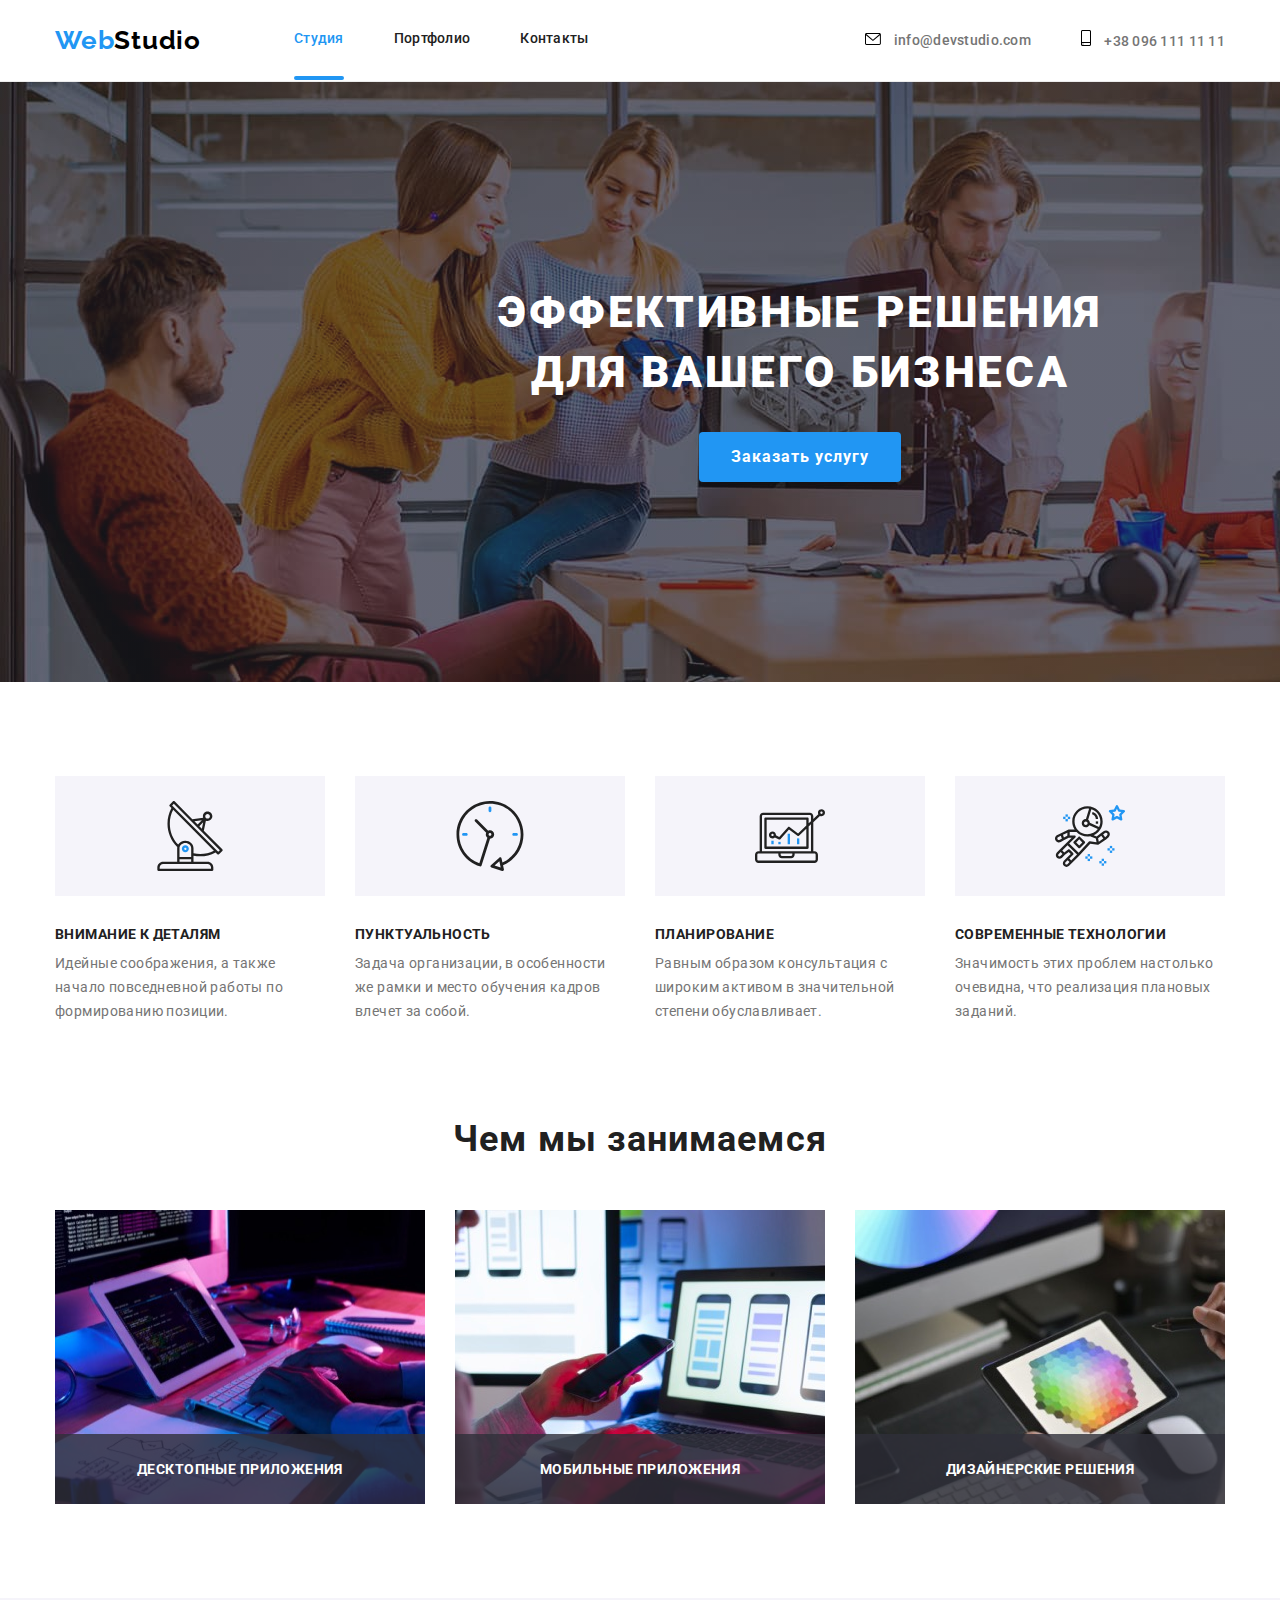
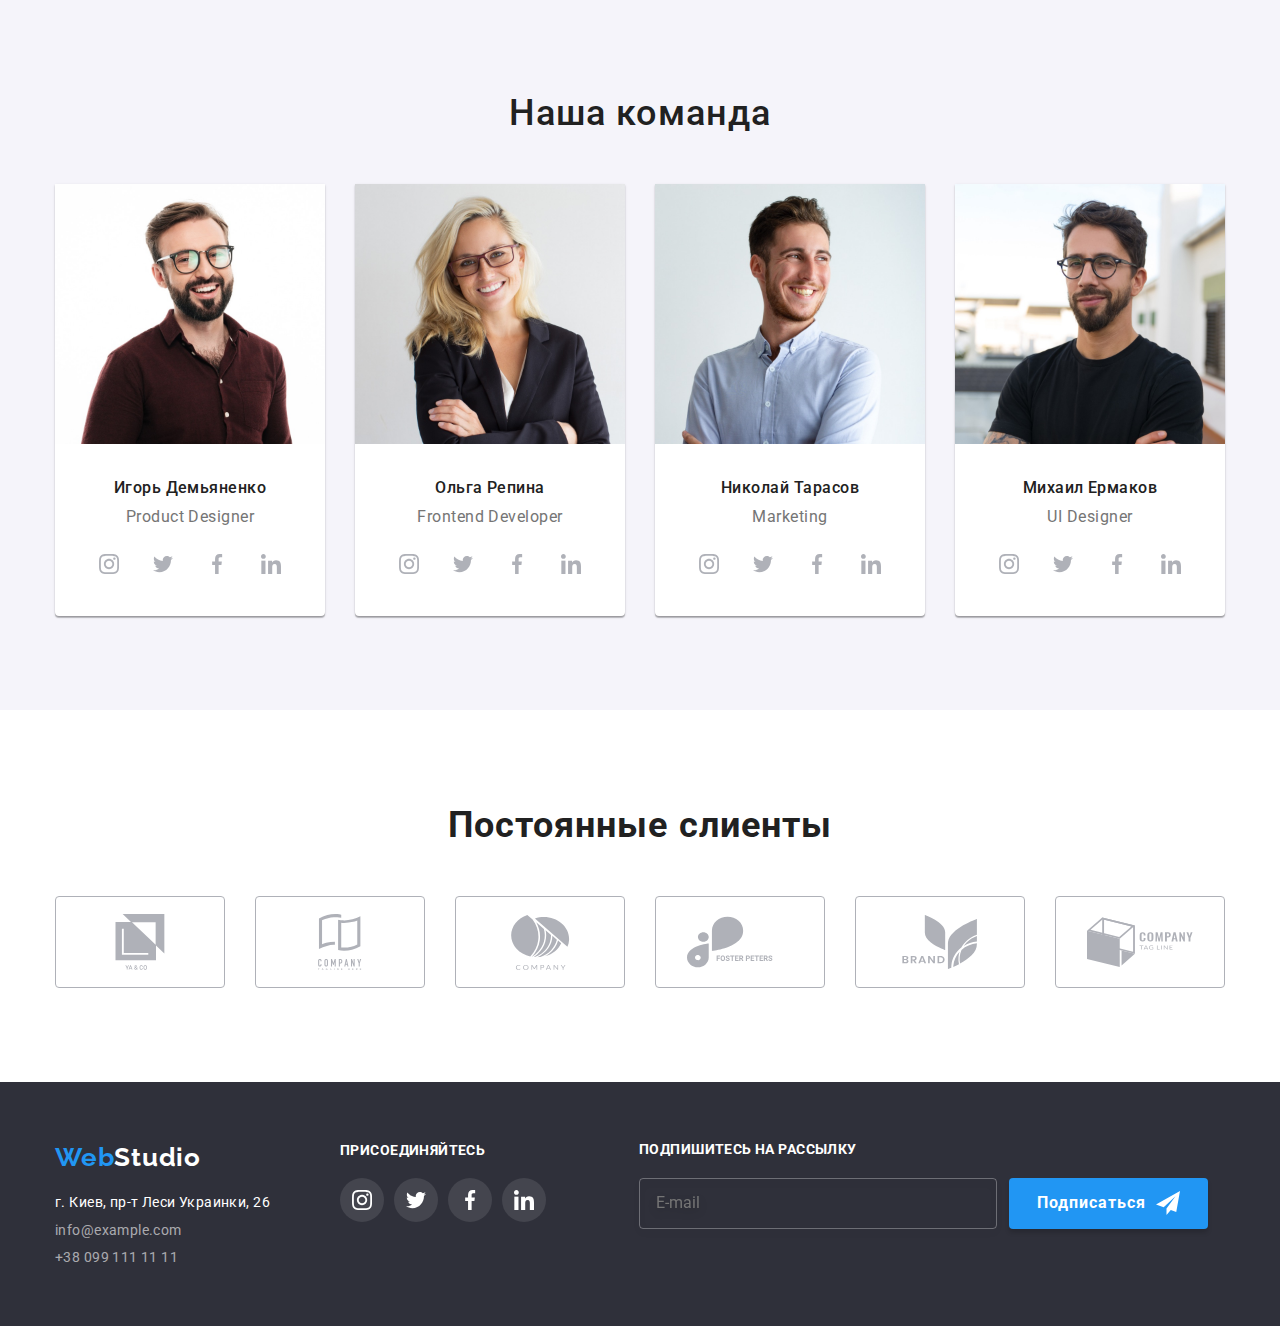
==== index.html @ 5ada660c "Added_All_Fotos" ====
<!DOCTYPE html>
<html lang="ru">
  <head>
    <meta charset="UTF-8" />
    <meta http-equiv="X-UA-Compatible" content="IE=edge" />
    <meta name="viewport" content="width=device-width, initial-scale=1.0" />
    <title>goit-markup-hw-06</title>
    <link
      rel="stylesheet"
      href="https://cdnjs.cloudflare.com/ajax/libs/modern-normalize/1.0.0/modern-normalize.min.css"
    />
    <link rel="preconnect" href="https://fonts.gstatic.com" />
    <link
      href="https://fonts.googleapis.com/css2?family=Raleway:wght@700&family=Roboto:wght@400;500;700;900&display=swap"
      rel="stylesheet"
    />
    <link rel="stylesheet" href="./css/styles.css" />
    <link rel="stylesheet" href="./css/main.min.css" />
  </head>
  <!-- <template class="my-icons">
    <svg class="icon">
      <use href="./images/icons.svg#icon-mail"></use>
    </svg>
    <svg class="icon">
      <use href="./images/icons.svg#icon-phone"></use>
    </svg>
    <svg class="icon">
      <use href="./images/icons.svg#icon-instagram"></use>
    </svg>
    <svg class="icon">
      <use href="./images/icons.svg#icon-twitter"></use>
    </svg>
    <svg class="icon">
      <use href="./images/icons.svg#icon-facebook"></use>
    </svg>
    <svg class="icon">
      <use href="./images/icons.svg#icon-linkedin"></use>
    </svg>
    <svg class="icon">
      <use href="./images/icons.svg#icon-antenna"></use>
    </svg>
    <svg class="icon">
      <use href="./images/icons.svg#icon-clock"></use>
    </svg>
    <svg class="icon">
      <use href="./images/icons.svg#icon-diagram"></use>
    </svg>
    <svg class="icon">
      <use href="./images/icons.svg#icon-astronaut"></use>
    </svg>
    <svg class="icon">
      <use href="./images/icons.svg#icon-yaco"></use>
    </svg>
    <svg class="icon">
      <use href="./images/icons.svg#icon-taglineHere"></use>
    </svg>
    <svg class="icon">
      <use href="./images/icons.svg#icon-company"></use>
    </svg>
    <svg class="icon">
      <use href="./images/icons.svg#icon-fosterPeters"></use>
    </svg>
    <svg class="icon">
      <use href="./images/icons.svg#icon-brand"></use>
    </svg>
    <svg class="icon">
      <use href="./images/icons.svg#icon-tagline"></use>
    </svg>
    <svg class="icon">
      <use href="./images/icons.svg#icon-close-modal"></use>
    </svg>
    <svg class="icon">
      <use href="./images/icons.svg#icon-name-modal"></use>
    </svg>
    <svg class="icon">
      <use href="./images/icons.svg#icon-phone-modal"></use>
    </svg>
    <svg class="icon">
      <use href="./images/icons.svg#icon-mail-modal"></use>
    </svg>
    <svg class="icon">
      <use href="./images/icons.svg#icon-square"></use>
    </svg>
    <svg class="icon">
      <use href="./images/icons.svg#icon-subscribe"></use>
    </svg>
  </template> -->
  <body>
    <header class="header">
      <div class="container header__container">
        <a href="#" class="logo header__logo logo__studio_color_black"
          ><span class="logo__first-part">Web</span>Studio</a
        >
        <nav>
          <ul class="nav__list aiming-transform">
            <li class="nav__item">
              <a href="" class="nav__link nav__link--current-page">Студия</a>
            </li>
            <li class="nav__item">
              <a href="./portfolio.html" class="nav__link">Портфолио</a>
            </li>
            <li class="nav__item">
              <a href="#" class="nav__link">Контакты</a>
            </li>
          </ul>
        </nav>
        <ul class="contacts__list aiming-transform">
          <li class="contacts__item">
            <a href="mailto:info@devstudio.com" class="contacts__link"
              ><svg class="contacts__icon" width="16px" height="12px">
                <use href="./images/icons/icons.svg#icon-mail"></use>
              </svg>
              info@devstudio.com</a
            >
          </li>
          <li class="contacts__item">
            <a href="tel:+380961111111" class="contacts__link"
              ><svg class="contacts__icon" width="10px" height="16px">
                <use href="./images/icons/icons.svg#icon-phone"></use>
              </svg>
              +38 096 111 11 11</a
            >
          </li>
        </ul>
      </div>
    </header>
    <main>
      <section class="hero">
        <div class="container">
          <h1 class="hero__title">Эффективные решения для вашего бизнеса</h1>
          <button
            class="primary-button primary-button--padding-hero aiming-transform"
            type="button"
            data-modal-open
          >
            Заказать услугу
          </button>
        </div>
      </section>
      <section class="features">
        <div class="container">
          <h2 class="visually-hidden">наши особенности</h2>
          <ul class="features__list">
            <li class="features__item">
              <div class="features__card">
                <svg class="features__icon" width="70px" height="70px">
                  <use href="./images/icons/icons.svg#icon-antenna"></use>
                </svg>
              </div>
              <h3 class="features__title">Внимание к деталям</h3>
              <p class="features__text">
                Идейные соображения, а также начало повседневной работы по формированию позиции.
              </p>
            </li>
            <li class="features__item">
              <div class="features__card">
                <svg class="features__icon" width="70px" height="70px">
                  <use href="./images/icons/icons.svg#icon-clock"></use>
                </svg>
              </div>
              <h3 class="features__title">Пунктуальность</h3>
              <p class="features__text">
                Задача организации, в особенности же рамки и место обучения кадров влечет за собой.
              </p>
            </li>
            <li class="features__item">
              <div class="features__card">
                <svg class="features__icon" width="70px" height="70px">
                  <use href="./images/icons/icons.svg#icon-diagram"></use>
                </svg>
              </div>
              <h3 class="features__title">Планирование</h3>
              <p class="features__text">
                Равным образом консультация с широким активом в значительной степени обуславливает.
              </p>
            </li>
            <li class="features__item">
              <div class="features__card">
                <svg class="features__icon" width="70px" height="70px">
                  <use href="./images/icons/icons.svg#icon-astronaut"></use>
                </svg>
              </div>
              <h3 class="features__title">Современные технологии</h3>
              <p class="features__text">
                Значимость этих проблем настолько очевидна, что реализация плановых заданий.
              </p>
            </li>
          </ul>
        </div>
      </section>
      <section class="about-us">
        <div class="container">
          <h2 class="about-us__title">Чем мы занимаемся</h2>
          <ul class="about-us__list">
            <li class="about-us__item">
              <img
                class="about-us__img"
                src="./images/desktop_1x/box1.jpg"
                alt="Десктопные приложения"
                width="370"
                height="294"
              />
              <p class="about-us__card-title">Десктопные приложения</p>
            </li>
            <li class="about-us__item">
              <img
                class="about-us__img"
                src="./images/desktop_1x/box2.jpg"
                alt="Мобильные приложения"
                width="370"
                height="294"
              />
              <p class="about-us__card-title">Мобильные приложения</p>
            </li>
            <li class="about-us__item">
              <img
                class="about-us__img"
                src="./images/desktop_1x/box3.jpg"
                alt="Дизайнерские решения"
                width="370"
                height="294"
              />
              <p class="about-us__card-title">Дизайнерские решения</p>
            </li>
          </ul>
        </div>
      </section>
      <section class="our-team">
        <div class="container">
          <h2 class="our-team__title">Наша команда</h2>
          <ul class="our-team__list">
            <li class="our-team__item">
              <img
                class="oua-team__img"
                src="./images/desktop_1x/igordemyanenko.jpg"
                alt="Игорь Демьяненко"
                width="270"
              />
              <div class="our-team__wrapper">
                <h3 class="our-team__name">Игорь Демьяненко</h3>
                <p class="our-team__prof">Product Designer</p>
                <ul class="social-icon-list">
                  <li class="social-icon-list__item">
                    <a
                      class="social-icon-list__icon social-icon-list__icon--light aiming-transform"
                      href=""
                    >
                      <svg width="20" height="20">
                        <use href="./images/icons/icons.svg#icon-instagram"></use>
                      </svg>
                    </a>
                  </li>
                  <li class="social-icon-list__item">
                    <a
                      class="social-icon-list__icon social-icon-list__icon--light aiming-transform"
                      href=""
                    >
                      <svg width="20" height="20">
                        <use href="./images/icons/icons.svg#icon-twitter"></use>
                      </svg>
                    </a>
                  </li>
                  <li class="social-icon-list__item">
                    <a
                      class="social-icon-list__icon social-icon-list__icon--light aiming-transform"
                      href=""
                    >
                      <svg width="20" height="20">
                        <use href="./images/icons/icons.svg#icon-facebook"></use>
                      </svg>
                    </a>
                  </li>
                  <li class="social-icon-list__item">
                    <a
                      class="social-icon-list__icon social-icon-list__icon--light aiming-transform"
                      href=""
                    >
                      <svg width="20" height="20">
                        <use href="./images/icons/icons.svg#icon-linkedin"></use>
                      </svg>
                    </a>
                  </li>
                </ul>
              </div>
            </li>
            <li class="our-team__item">
              <img
                class="oua-team__img"
                src="./images/desktop_1x/olgarepina.jpg"
                alt="Ольга Репина"
                width="270"
              />
              <div class="our-team__wrapper">
                <h3 class="our-team__name">Ольга Репина</h3>
                <p class="our-team__prof">Frontend Developer</p>
                <ul class="social-icon-list">
                  <li class="social-icon-list__item">
                    <a
                      class="social-icon-list__icon social-icon-list__icon--light aiming-transform"
                      href=""
                    >
                      <svg width="20" height="20">
                        <use href="./images/icons/icons.svg#icon-instagram"></use>
                      </svg>
                    </a>
                  </li>
                  <li class="social-icon-list__item">
                    <a
                      class="social-icon-list__icon social-icon-list__icon--light aiming-transform"
                      href=""
                    >
                      <svg width="20" height="20">
                        <use href="./images/icons/icons.svg#icon-twitter"></use>
                      </svg>
                    </a>
                  </li>
                  <li class="social-icon-list__item">
                    <a
                      class="social-icon-list__icon social-icon-list__icon--light aiming-transform"
                      href=""
                    >
                      <svg width="20" height="20">
                        <use href="./images/icons/icons.svg#icon-facebook"></use>
                      </svg>
                    </a>
                  </li>
                  <li class="social-icon-list__item">
                    <a
                      class="social-icon-list__icon social-icon-list__icon--light aiming-transform"
                      href=""
                    >
                      <svg width="20" height="20">
                        <use href="./images/icons/icons.svg#icon-linkedin"></use>
                      </svg>
                    </a>
                  </li>
                </ul>
              </div>
            </li>
            <li class="our-team__item">
              <img
                class="oua-team__img"
                src="./images/desktop_1x/nikolaytarasov.jpg"
                alt="Николай Тарасов"
                width="270"
              />
              <div class="our-team__wrapper">
                <h3 class="our-team__name">Николай Тарасов</h3>
                <p class="our-team__prof">Marketing</p>
                <ul class="social-icon-list">
                  <li class="social-icon-list__item">
                    <a
                      class="social-icon-list__icon social-icon-list__icon--light aiming-transform"
                      href=""
                    >
                      <svg width="20" height="20">
                        <use href="./images/icons/icons.svg#icon-instagram"></use>
                      </svg>
                    </a>
                  </li>
                  <li class="social-icon-list__item">
                    <a
                      class="social-icon-list__icon social-icon-list__icon--light aiming-transform"
                      href=""
                    >
                      <svg width="20" height="20">
                        <use href="./images/icons/icons.svg#icon-twitter"></use>
                      </svg>
                    </a>
                  </li>
                  <li class="social-icon-list__item">
                    <a
                      class="social-icon-list__icon social-icon-list__icon--light aiming-transform"
                      href=""
                    >
                      <svg width="20" height="20">
                        <use href="./images/icons/icons.svg#icon-facebook"></use>
                      </svg>
                    </a>
                  </li>
                  <li class="social-icon-list__item">
                    <a
                      class="social-icon-list__icon social-icon-list__icon--light aiming-transform"
                      href=""
                    >
                      <svg width="20" height="20">
                        <use href="./images/icons/icons.svg#icon-linkedin"></use>
                      </svg>
                    </a>
                  </li>
                </ul>
              </div>
            </li>
            <li class="our-team__item">
              <img
                class="oua-team__img"
                src="./images/desktop_1x/mikhailermakov.jpg"
                alt="Михаил Ермаков"
                width="270"
              />
              <div class="our-team__wrapper">
                <h3 class="our-team__name">Михаил Ермаков</h3>
                <p class="our-team__prof">UI Designer</p>
                <ul class="social-icon-list">
                  <li class="social-icon-list__item">
                    <a
                      class="social-icon-list__icon social-icon-list__icon--light aiming-transform"
                      href=""
                    >
                      <svg width="20" height="20">
                        <use href="./images/icons/icons.svg#icon-instagram"></use>
                      </svg>
                    </a>
                  </li>
                  <li class="social-icon-list__item">
                    <a
                      class="social-icon-list__icon social-icon-list__icon--light aiming-transform"
                      href=""
                    >
                      <svg width="20" height="20">
                        <use href="./images/icons/icons.svg#icon-twitter"></use>
                      </svg>
                    </a>
                  </li>
                  <li class="social-icon-list__item">
                    <a
                      class="social-icon-list__icon social-icon-list__icon--light aiming-transform"
                      href=""
                    >
                      <svg width="20" height="20">
                        <use href="./images/icons/icons.svg#icon-facebook"></use>
                      </svg>
                    </a>
                  </li>
                  <li class="social-icon-list__item">
                    <a
                      class="social-icon-list__icon social-icon-list__icon--light aiming-transform"
                      href=""
                    >
                      <svg width="20" height="20">
                        <use href="./images/icons/icons.svg#icon-linkedin"></use>
                      </svg>
                    </a>
                  </li>
                </ul>
              </div>
            </li>
          </ul>
        </div>
      </section>
      <section class="regular-customers">
        <div class="container">
          <h2 class="regular-customers__title">Постоянные слиенты</h2>
          <ul class="regular-customers__list">
            <li class="regular-customers__item">
              <a class="regular-customers__icon aiming-transform" href="">
                <svg width="106px" height="56px">
                  <use href="./images/icons/icons.svg#icon-yaco"></use>
                </svg>
              </a>
            </li>
            <li class="regular-customers__item">
              <a class="regular-customers__icon aiming-transform" href="">
                <svg width="106px" height="56px">
                  <use href="./images/icons/icons.svg#icon-taglineHere"></use>
                </svg>
              </a>
            </li>
            <li class="regular-customers__item">
              <a class="regular-customers__icon aiming-transform" href="">
                <svg width="106px" height="56px">
                  <use href="./images/icons/icons.svg#icon-company"></use>
                </svg>
              </a>
            </li>
            <li class="regular-customers__item">
              <a class="regular-customers__icon aiming-transform" href="">
                <svg width="106px" height="56px">
                  <use href="./images/icons/icons.svg#icon-fosterPeters"></use>
                </svg>
              </a>
            </li>
            <li class="regular-customers__item">
              <a class="regular-customers__icon aiming-transform" href="">
                <svg width="106px" height="56px">
                  <use href="./images/icons/icons.svg#icon-brand"></use>
                </svg>
              </a>
            </li>
            <li class="regular-customers__item">
              <a class="regular-customers__icon aiming-transform" href="">
                <svg width="106px" height="56px">
                  <use href="./images/icons/icons.svg#icon-tagline"></use>
                </svg>
              </a>
            </li>
          </ul>
        </div>
      </section>
    </main>
    <footer class="footer">
      <div class="container footer__container">
        <div class="footer-logo-contacts">
          <a href="#" class="logo footer__logo logo__studio_color_white"
            ><span class="logo__first-part">Web</span>Studio</a
          >
          <address class="footer-address">
            <ul class="footer__list">
              <li class="footer__item">
                <a
                  class="footer__link aiming-transform"
                  href="https://goo.gl/maps/GkJHz6BWag29Yt4w9"
                  target="_blank"
                  rel="noopener noreferrer"
                >
                  г. Киев, пр-т Леси Украинки, 26
                </a>
              </li>
              <li class="footer__item">
                <a
                  class="footer__link aiming-transform footer__link--transparency"
                  href="mailto:info@example.com"
                  >info@example.com</a
                >
              </li>
              <li class="footer__item">
                <a
                  class="footer__link aiming-transform footer__link--transparency"
                  href="tel:+380991111111"
                  >+38 099 111 11 11</a
                >
              </li>
            </ul>
          </address>
        </div>
        <div class="footer-social">
          <h3 class="footer-social__title">присоединяйтесь</h3>
          <ul class="social-icon-list">
            <li class="social-icon-list__item">
              <a
                class="social-icon-list__icon social-icon-list__icon--dark aiming-transform"
                href=""
              >
                <svg width="20" height="20">
                  <use href="./images/icons/icons.svg#icon-instagram"></use>
                </svg>
              </a>
            </li>
            <li class="social-icon-list__item">
              <a
                class="social-icon-list__icon social-icon-list__icon--dark aiming-transform"
                href=""
              >
                <svg width="20" height="20">
                  <use href="./images/icons/icons.svg#icon-twitter"></use>
                </svg>
              </a>
            </li>
            <li class="social-icon-list__item">
              <a
                class="social-icon-list__icon social-icon-list__icon--dark aiming-transform"
                href=""
              >
                <svg width="20" height="20">
                  <use href="./images/icons/icons.svg#icon-facebook"></use>
                </svg>
              </a>
            </li>
            <li class="social-icon-list__item">
              <a
                class="social-icon-list__icon social-icon-list__icon--dark aiming-transform"
                href=""
              >
                <svg width="20" height="20">
                  <use href="./images/icons/icons.svg#icon-linkedin"></use>
                </svg>
              </a>
            </li>
          </ul>
        </div>
        <form class="subscribe-form" action="#">
          <b class="subscribe-form__title">Подпишитесь на рассылку</b>
          <div class="subscribe-form__box">
            <label for="footer-user-meil"></label>
            <input
              class="subscribe-form__area-input"
              type="email"
              name="footer-user-meil"
              id="footer-user-meil"
              placeholder="E-mail"
              required
            />
            <button
              class="primary-button primary-button--padding-footer aiming-transform"
              type="submit"
            >
              Подписаться
              <svg class="subscribe-form__icon" width="24" height="24">
                <use href="./images/icons/icons.svg#icon-subscribe"></use>
              </svg>
            </button>
          </div>
        </form>
      </div>
    </footer>
    <div class="backdrop is-hidden" data-modal>
      <div class="backdrop__modal">
        <button class="button-close-modal" type="button" data-modal-close>
          <svg class="button-close-modal__icon">
            <use href="./images/icons/icons.svg#icon-close-modal"></use>
          </svg>
        </button>
        <form action="#" method="GET" class="contact-form" autocomplete="off">
          <b class="contact-form__title">Оставьте свои данные, мы вам перезвоним</b>
          <div class="contact-form__name">
            <label class="contact-form__label" for="user-name">Имя</label>
            <input
              class="contact-form__input"
              name="user-name"
              id="user-name"
              type="text"
              placeholder=""
              required
            />
            <svg class="contact-form__icon" width="12" height="12">
              <use href="./images/icons/icons.svg#icon-name-modal"></use>
            </svg>
          </div>
          <div class="contact-form__phone">
            <label class="contact-form__label" for="user-phone">Телефон</label>
            <input
              class="contact-form__input"
              name="user-phone"
              id="user-phone"
              type="tel"
              placeholder=""
              required
            />
            <svg class="contact-form__icon" width="14" height="14">
              <use href="./images/icons/icons.svg#icon-phone-modal"></use>
            </svg>
          </div>
          <div class="contact-form__email">
            <label class="contact-form__label" for="user-email">Почта</label>
            <input
              class="contact-form__input"
              name="user-email"
              id="user-email"
              type="email"
              placeholder=""
              required
            />
            <svg class="contact-form__icon" width="16" height="12">
              <use href="./images/icons/icons.svg#icon-mail-modal"></use>
            </svg>
          </div>
          <div class="contact-form__textarea">
            <label class="contact-form__label">Коментарий</label>
            <textarea
              class="contact-form__coment"
              name="user-coment"
              placeholder="Введите текст"
            ></textarea>
          </div>
          <div class="contact-form-checkbox">
            <label class="contact-form-checkbox__agreement">
              <input
                class="contact-form-checkbox__checkbox"
                type="checkbox"
                name="agreement"
                required
              />
              <span class="contact-form-checkbox__icon aiming-transform"></span>
              Соглашаюсь с рассылкой и принимаю
              <a class="contact-form-checkbox__link-policy-conf" href="#">Условия договора</a>
            </label>
          </div>
          <div class="button-send">
            <button class="primary-button primary-button--padding-moodal-form" type="submit">
              Отправить
            </button>
          </div>
        </form>
      </div>
    </div>
    <script src="./js/modal.js"></script>
  </body>
</html>
---- css/styles.css ----

---- css/main.min.css ----
:root{--black-color: #000;--aiming-color: #2196f3;--main-text-color: #212121;--description-text-color: #757575;--background-color: #2f303a;--body-color: #ffffff;--border-line-color: #eeeeee;--background-button-hover: #188ce8;--background-color-our-team-section: #f5f4fa;--header-border-color: #ececec;--social-lincs-client-color: #afb1b8;--main-fonts: "Roboto", sans-serif;--logo-fonts: "Raleway", sans-serif;--cubic: cubic-bezier(0.4, 0, 0.2, 1)}html{box-sizing:border-box}*,*::before,*::after{box-sizing:inherit}body{font-family:var(--main-fonts);font-style:normal;color:var(--main-text-color)}ul{list-style:none;margin:0;padding:0}a{text-decoration:none}h1,h2,h3,h4,h5,h6,p{margin:0}input{font-family:inherit}.container{width:1200px;margin:0 auto;padding:0 15px}section{padding:94px 0;margin:0 auto}.visually-hidden{position:absolute;clip:rect(0 0 0 0);width:1px;height:1px;margin:-1px}.aiming-transform{transition-property:color, fill, background-color, border, box-shadow, opacity, transform;transition-duration:250ms;transition-timing-function:var(--cubic)}.features__card,.about-us__card-title,.social-icon-list__icon,.regular-customers__icon,.contact-form-checkbox__agreement,.contact-form-checkbox__checkbox:checked+.contact-form-checkbox__icon,.button-send,.button-close-modal,.primary-button{display:flex;align-items:center;justify-content:center}.header{display:flex;align-items:center;padding-top:25px;padding-bottom:25px;border-bottom:1px solid var(--header-border-color)}.header__container{display:flex;align-items:center;justify-content:space-between}.header__logo{margin-right:93px}.nav__list{display:flex;justify-content:space-between}.nav__item:not(:last-child){margin-right:50px}.nav__link{font-style:normal;font-weight:500;font-size:14px;line-height:1.143;letter-spacing:.02em;color:var(--main-text-color)}.nav__link:hover,.nav__link:focus{color:var(--aiming-color)}.contacts__list{display:flex;justify-content:space-between;margin-left:auto;align-items:center}.contacts__item:not(:last-child){margin-right:50px}.contacts__icon{margin-right:10px}.contacts__link{font-style:normal;font-weight:500;font-size:14px;line-height:1.143;letter-spacing:.02em;color:var(--description-text-color)}.contacts__link .contacts__icon,.contacts__link .contacts__icon{transition:250ms var(--cubic)}.contacts__link:hover .contacts__icon,.contacts__link:focus .contacts__icon{fill:var(--aiming-color)}.contacts__link:hover,.contacts__link:focus{color:var(--aiming-color)}.logo{font-family:var(--logo-fonts);font-style:normal;font-weight:700;font-size:26px;line-height:1.192;letter-spacing:.03em}.logo__first-part{color:var(--aiming-color)}.header__logo{margin-right:93px}.footer__logo{margin-bottom:20px}.logo__studio_color_black{color:var(--black-color)}.logo__studio_color_white{color:var(--body-color)}.nav__link--current-page{color:var(--aiming-color)}.nav__link--current-page::after{display:flex;content:'';width:100%;border:2px solid;border-radius:2px;background:var(--body-color);margin-right:20px;color:var(--aiming-color);position:relative;top:28px}.hero{text-align:center;padding-top:200px;padding-bottom:200px;width:1600px;margin-left:auto;margin-right:auto;background-color:var(--background-color);background-size:contain;background-position:center;background-repeat:no-repeat;background-image:linear-gradient(rgba(47,48,58,0.4), rgba(47,48,58,0.4)),url("../images/desktop_1x/heroBackground.jpg")}.hero__title{align-items:center;font-weight:900;font-size:44px;line-height:1.364;letter-spacing:.06em;text-align:center;text-transform:uppercase;margin:auto auto 30px auto;width:696px;color:var(--body-color)}.features{padding-bottom:0px}.features__list{display:flex;justify-content:space-between}.features__item{flex-basis:calc((100% - 90px) / 4)}.features__card{margin-bottom:30px;height:120px;box-sizing:border-box;background-color:var(--background-color-our-team-section)}.features__title{font-weight:700;font-size:14px;line-height:1.143;letter-spacing:.03em;margin-bottom:10px;color:var(--main-text-color);text-transform:uppercase}.features__text{font-weight:400;font-size:14px;line-height:1.714;letter-spacing:.03em;color:var(--description-text-color)}.about-us__title{font-weight:700;font-size:36px;line-height:1.167;letter-spacing:.03em;text-align:center;color:var(--main-text-color);margin-bottom:50px}.about-us__list{display:flex;justify-content:space-between;padding-left:0px;flex-wrap:wrap}.about-us__item{flex-basis:calc((100% - 60px) / 3);position:relative}.about-us__img{display:block}.about-us__card-title{position:absolute;bottom:0;margin:0;width:100%;height:70px;font-weight:700;font-size:14px;line-height:1.172;letter-spacing:.03em;text-transform:uppercase;color:var(--body-color);background-color:rgba(47,48,58,0.8)}.our-team{background-color:var(--background-color-our-team-section)}.our-team__title{font-weight:500;font-size:36px;line-height:1.167;letter-spacing:.03em;text-align:center;margin-bottom:50px}.our-team__list{display:flex;justify-content:space-between;flex-wrap:wrap}.our-team__item{flex-basis:calc((100% - 90px) / 4);background-color:var(--body-color);box-shadow:0px 1px 3px rgba(0,0,0,0.12),0px 1px 1px rgba(0,0,0,0.14),0px 2px 1px rgba(0,0,0,0.2);border-radius:0px 0px 4px 4px}.our-team__wrapper{padding-top:30px;padding-bottom:30px}.our-team__name{font-weight:500;font-size:16px;line-height:1.187;letter-spacing:.03em;text-align:center;margin-bottom:10px}.our-team__prof{font-weight:400;font-size:16px;line-height:1.187;letter-spacing:.03em;text-align:center;color:var(--description-text-color);margin-bottom:16px}.social-icon-list{margin:0 auto;display:flex;justify-content:center}.social-icon-list__item:not(:last-child){margin-right:10px}.social-icon-list__icon{width:44px;height:44px;border-radius:50%}.social-icon-list__icon--light{fill:var(--social-lincs-client-color);background-color:var(--body-color)}.social-icon-list__icon--light:hover,.social-icon-list__icon--light:focus{background-color:var(--aiming-color);fill:var(--body-color)}.social-icon-list__icon--dark{fill:var(--body-color);background-color:rgba(255,255,255,0.1)}.social-icon-list__icon--dark:hover,.social-icon-list__icon--dark:focus{background-color:var(--aiming-color)}.regular-customers__title{font-weight:700;font-size:36px;line-height:1.167;letter-spacing:.03em;text-align:center;margin-bottom:50px}.regular-customers__list{display:flex;justify-content:center}.regular-customers__item:not(:last-child){margin-right:30px}.regular-customers__icon{box-sizing:border-box;border:1px solid var(--social-lincs-client-color);border-radius:4px;fill:var(--social-lincs-client-color);width:170px;height:92px}.regular-customers__icon:hover,.regular-customers__icon:focus{border:1px solid var(--aiming-color);fill:var(--aiming-color)}.footer{background-color:var(--background-color);padding-top:60px;padding-bottom:60px}.footer__container{display:flex;align-items:flex-start}.footer-logo-contacts{display:flex;align-items:flex-start;flex-direction:column;margin-right:70px}.footer__item:not(:last-child){margin-bottom:9px}.footer__link{font-style:normal;font-family:var(--main-fonts);color:var(--body-color);font-weight:400;font-size:14px;line-height:1.143;letter-spacing:.03em}.footer__link:hover,.footer__link:focus{color:var(--aiming-color)}.footer__link--transparency{color:rgba(255,255,255,0.6)}.footer-social{margin-right:93px}.footer-social__title{font-weight:700;font-size:14px;line-height:1.143;letter-spacing:.03em;text-transform:uppercase;width:145px;color:var(--body-color);margin-bottom:20px}.contact-form{text-align:left;padding:40px}.contact-form__title{display:inline-block;text-align:center;margin-bottom:12px;font-weight:700;font-size:20px;line-height:1.15;letter-spacing:.03em;text-align:center}.contact-form-label{font-weight:400;font-size:12px;line-height:1.16;letter-spacing:.01em;color:var(--description-text-color);margin-bottom:4px;text-align:left}.contact-form__name,.contact-form__phone,.contact-form__email{position:relative;margin-bottom:10px}.contact-form__textarea{margin-bottom:20px}.contact-form-checkbox{margin-bottom:30px}.contact-form__icon{position:absolute;top:65%;left:15px;transform:translateY(-50%)}.contact-form__input{display:block;width:100%;height:40px;margin:0;padding:14px 42px;border:1px solid rgba(33,33,33,0.2);border-radius:4px;outline:none}.contact-form__input:focus{border-color:var(--aiming-color)}.contact-form__input:focus+.contact-form__icon{fill:var(--aiming-color)}.contact-form__coment{width:100%;min-height:120px;padding:12px 16px;resize:none;font-weight:400;font-size:14px;line-height:1.14;letter-spacing:.01em;border:1px solid rgba(33,33,33,0.2);border-radius:4px;outline:none}.contact-form__coment:focus{border-color:var(--aiming-color)}.contact-form-checkbox__agreement{font-weight:400;font-size:14px;line-height:1.71;letter-spacing:.03em;color:var(--text-color)}.contact-form-checkbox__agreement:hover .contact-form-checkbox__icon,.contact-form-checkbox__agreement:focus .contact-form-checkbox__icon{border-color:var(--aiming-color)}.contact-form-checkbox__checkbox{position:absolute;width:1px;height:1px;margin:-1px;border:0;padding:0;clip:rect(0 0 0 0);overflow:hidden;outline:none}.contact-form-checkbox__checkbox:checked+.contact-form-checkbox__icon{border-color:transparent;background-color:var(--aiming-color);background-image:url(../images/icons/agreement.svg);background-size:contain;background-origin:border-box;background-repeat:no-repeat}.contact-form-checkbox__checkbox:focus+.contact-form-checkbox__icon{border-color:var(--aiming-color)}.contact-form-checkbox__icon{display:inline-block;width:16px;height:15px;border:2px solid var(--main-text-color);border-radius:2px;margin-right:7px;cursor:pointer}.contact-form-checkbox__link-policy-conf{display:inline-block;font-weight:400;font-size:14px;line-height:1.71;letter-spacing:.03em;text-decoration-line:underline;color:var(--aiming-color);margin-left:4px;cursor:pointer}.portfolio-button__list{display:flex;justify-content:center;margin-bottom:50px}.portfolio-button__item:not(:last-child){margin-right:8px}.portfolio-card__list{display:flex;flex-wrap:wrap}.portfolio-card__item{display:flex;background:var(--body-color);flex-basis:calc((100% - 60px) / 3);margin-bottom:30px}.portfolio-card__item:nth-child(3n-2){margin-right:30px}.portfolio-card__item:nth-child(3n-1){margin-right:30px}.portfolio-card__item:nth-last-child(-n+4){margin-bottom:0px}.portfolio-card__link{transition:box-shadow 250ms var(--cubic)}.portfolio-card__link:hover,.portfolio-card__link:focus{box-shadow:0px 1px 1px rgba(0,0,0,0.12),0px 4px 4px rgba(0,0,0,0.06),1px 4px 6px rgba(0,0,0,0.16)}.portfolio-card__link:hover .portfolio-card-hover-wrapper,.portfolio-card__link:focus .portfolio-card-hover-wrapper{opacity:1;transform:translate(0%);transition:transform 250ms var(--cubic)}.portfolio-card__thumb{position:relative;overflow:hidden}.portfolio-card__img{display:block;flex-basis:370px;height:auto}.portfolio-card__caption{padding:20px 24px;border-right:1px solid var(--border-line-color);border-bottom:1px solid var(--border-line-color);border-left:1px solid var(--border-line-color)}.portfolio-card__title{font-weight:700;font-size:18px;line-height:2;letter-spacing:.06em;color:var(--main-text-color);margin-bottom:4px}.portfolio-card__text{font-weight:400;font-size:16px;line-height:1.875;letter-spacing:.03em;color:var(--description-text-color)}.portfolio-card-hover-wrapper{position:absolute;width:100%;height:100%;top:0;background-color:rgba(33,150,243,0.9);padding:63px 24px;transform:translateY(100%);opacity:0}.portfolio-card-list__item .portfolio-card-hover-wrapper__text{font-weight:400;font-size:18px;line-height:1.556;letter-spacing:.03em;color:var(--body-color)}.backdrop{position:fixed;top:0;left:0;width:100%;height:100%;background:rgba(0,0,0,0.2);visibility:visible;opacity:1;transition:opacity 250ms var(--cubic) visibility 250ms var(--cubic)}.backdrop__modal{position:absolute;top:50%;left:50%;transform:translate(-50%, -50%);width:528px;min-height:581px;background-color:var(--body-color);box-shadow:0px 1px 3px rgba(0,0,0,0.12),0px 1px 1px rgba(0,0,0,0.14),0px 2px 1px rgba(0,0,0,0.2);border-radius:4px}.backdrop__modal .button-close-modal{position:absolute;top:8px;right:8px}.backdrop.is-hidden{visibility:hidden;opacity:0;pointer-events:none;transition:opacity 250ms var(--cubic) visibility 250ms var(--cubic)}.button-close-modal{width:30px;height:30px;border:1px solid rgba(0,0,0,0.1);box-sizing:border-box;border-radius:50%;background-color:var(--body-color)}.button-close-modal__icon{width:18px;height:18px;transition:fill 250ms var(--cubic)}.button-close-modal:hover .button-close-modal__icon,.button-close-modal:focus .button-close-modal__icon{fill:var(--aiming-color)}.subscribe-form__title{display:block;margin-bottom:20px;font-weight:700;font-size:14px;line-height:1.14;letter-spacing:.03em;text-transform:uppercase;color:var(--body-color)}.subscribe-form__box{display:flex}.subscribe-form__area-input{width:358px;padding:15px 16px;margin-right:12px;border:1px solid rgba(255,255,255,0.3);filter:drop-shadow(0px 4px 4px rgba(0,0,0,0.15));border-radius:4px;color:var(--body-color);background-color:transparent;cursor:pointer;outline:none}.subscribe-form__area-input:focus{border-color:var(--aiming-color)}.subscribe-form__icon{fill:var(--body-color);margin-left:10px}.primary-button{font-weight:700;font-size:16px;line-height:1.875;letter-spacing:.06em;background-color:var(--aiming-color);color:var(--body-color);box-shadow:0px 4px 4px rgba(0,0,0,0.15);border:none;border-radius:4px;cursor:pointer}.primary-button:hover,.primary-button:focus{background-color:var(--background-button-hover)}.primary-button--padding-hero{padding:10px 32px;display:inline-block}.primary-button--padding-footer{padding:10px 28px}.primary-button--padding-moodal-form{padding:10px 55px}.button-portfolio{display:flex;font-weight:500;font-size:16px;line-height:1.625;letter-spacing:.03em;padding:6px 22px;background-color:var(--background-color-our-team-section);border:none;border-radius:4px;cursor:pointer}.button-portfolio:hover,.button-portfolio:focus{background-color:var(--aiming-color);color:var(--body-color);box-shadow:0px 3px 1px rgba(0,0,0,0.1),0px 1px 2px rgba(0,0,0,0.08),0px 2px 2px rgba(0,0,0,0.12)}
/*# sourceMappingURL=main.min.css.map */
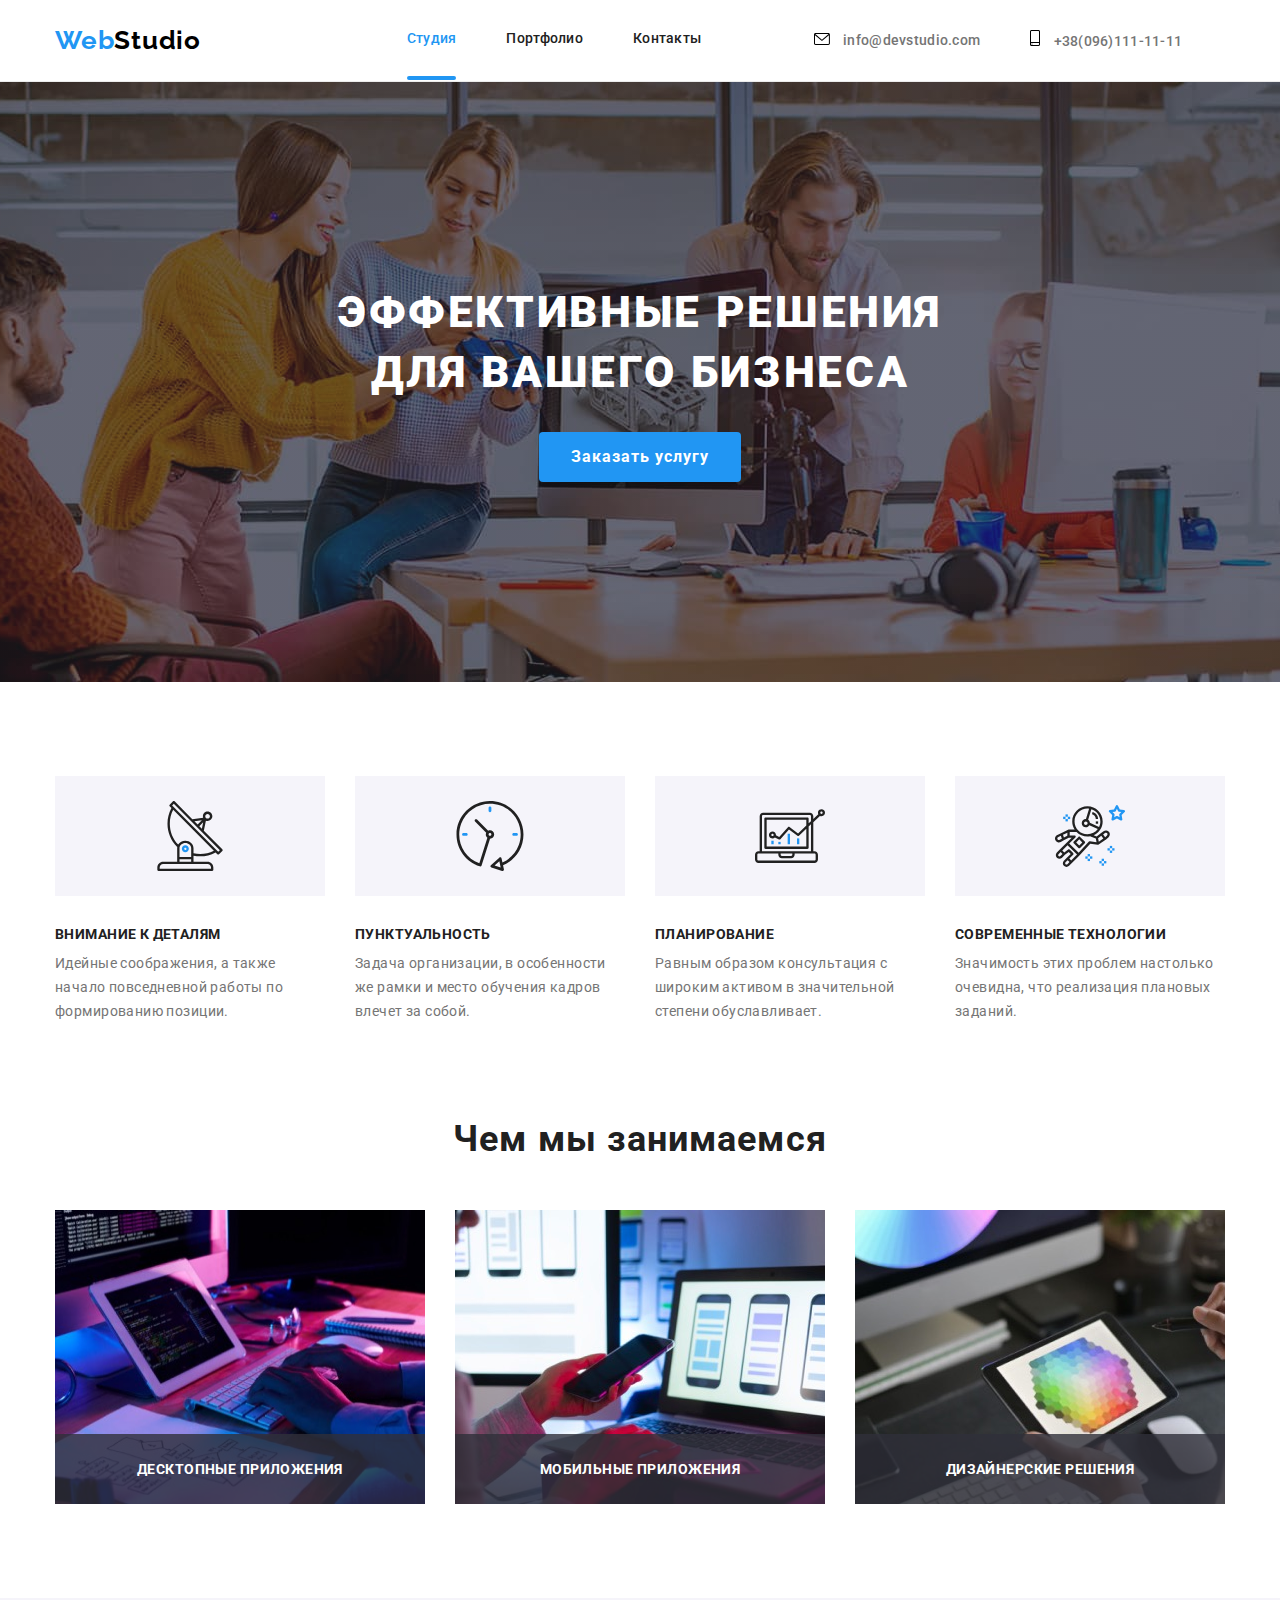
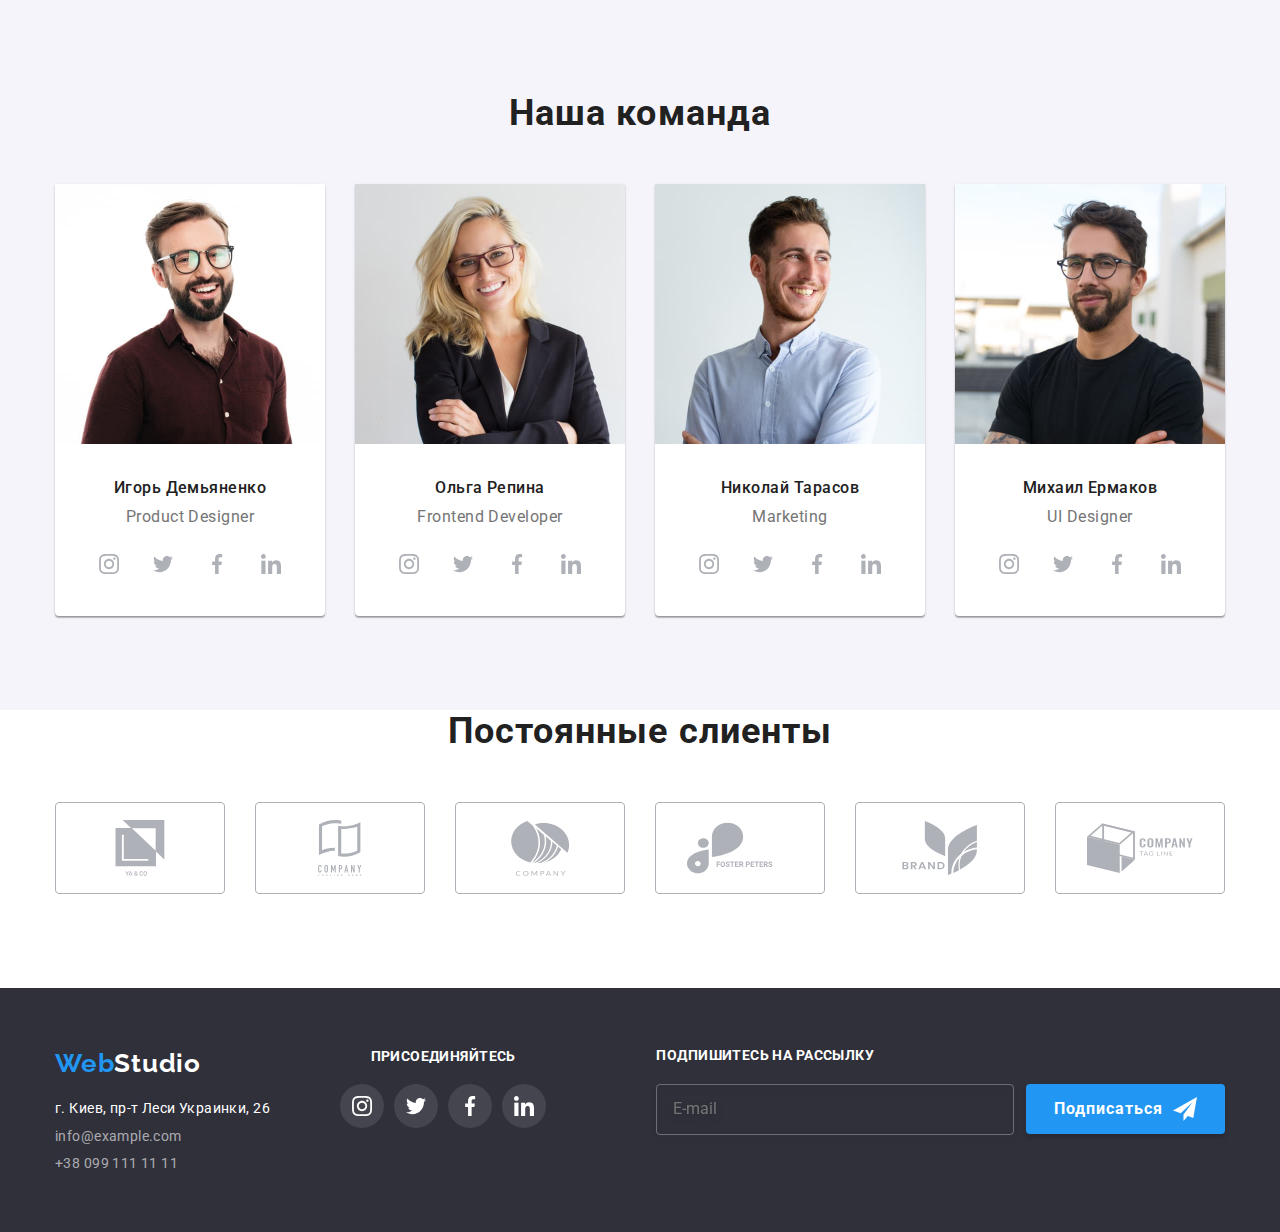
==== commit e760c36f: "reaches_the_goal_hw8_v1" ====
--- a/index.html
+++ b/index.html
@@ -84,6 +84,9 @@
     <svg class="icon">
       <use href="./images/icons.svg#icon-subscribe"></use>
     </svg>
+    <svg class="icon">
+      <use href="./images/icons.svg#icon-menu_open"></use>
+    </svg>
   </template> -->
   <body>
     <header class="header">
@@ -118,10 +121,65 @@
               ><svg class="contacts__icon" width="10px" height="16px">
                 <use href="./images/icons/icons.svg#icon-phone"></use>
               </svg>
-              +38 096 111 11 11</a
+              +38(096)111-11-11</a
             >
           </li>
         </ul>
+        <div class="container__button-open">
+          <button class="button-menu-open" type="button">
+            <svg class="button-menu-open__icon">
+              <use href="./images/icons/icons.svg#icon-menu_open"></use>
+            </svg>
+          </button>
+        </div>
+      </div>
+      <div class="mobile-nav is-hidden">
+        <div class="container mobile-nav__container">
+          <button class="button-close-mobile" type="button">
+            <svg class="button-close-mobile__icon">
+              <use href="./images/icons/icons.svg#icon-close-modal"></use>
+            </svg>
+          </button>
+          <nav>
+            <ul class="mobile-nav__list">
+              <li class="mobile-nav__item">
+                <a href="" class="mobile-nav__link mobile-nav__link--current-page">Студия</a>
+              </li>
+              <li class="mobile-nav__item">
+                <a href="./portfolio.html" class="mobile-nav__link">Портфолио</a>
+              </li>
+              <li class="mobile-nav__item">
+                <a href="" class="mobile-nav__link">Контакты</a>
+              </li>
+            </ul>
+          </nav>
+          <div class="mobile-contacts-social">
+            <ul class="mobile-contacts__list">
+              <li class="mobile-contacts__item">
+                <a href="tel:+380961111111" class="mobile-contacts__link"> +38(096)111-11-11</a>
+              </li>
+              <li class="mobile-contacts__item">
+                <a href="mailto:info@devstudio.com" class="mobile-contacts__link">
+                  info@devstudio.com</a
+                >
+              </li>
+            </ul>
+            <ul class="mobile-social__list">
+              <li class="mobile-social__item">
+                <a href="" class="mobile-social__link">Instagram</a>
+              </li>
+              <li class="mobile-social__item">
+                <a href="" class="mobile-social__link">Twitter</a>
+              </li>
+              <li class="mobile-social__item">
+                <a href="" class="mobile-social__link">Facebook</a>
+              </li>
+              <li class="mobile-social__item">
+                <a href="" class="mobile-social__link">LinkedIn</a>
+              </li>
+            </ul>
+          </div>
+        </div>
       </div>
     </header>
     <main>
@@ -230,12 +288,38 @@
           <h2 class="our-team__title">Наша команда</h2>
           <ul class="our-team__list">
             <li class="our-team__item">
-              <img
-                class="oua-team__img"
-                src="./images/desktop_1x/igordemyanenko.jpg"
-                alt="Игорь Демьяненко"
-                width="270"
-              />
+              <picture>
+                <source
+                  srcset="
+                    ./images/desktop_1x/igordemyanenko.jpg 1x,
+                    ./images/desktop_2x/igordemyanenko.jpg 2x
+                  "
+                  media="(min-width: 1200px)"
+                  type="image/jpeg"
+                />
+                <source
+                  srcset="
+                    ./images/tablet_1x/igordemyanenko.jpg 1x,
+                    ./images/tablet_2x/igordemyanenko.jpg 2x
+                  "
+                  media="(min-width: 768px)"
+                  type="image/jpeg"
+                />
+                <source
+                  srcset="
+                    ./images/mobile_1x/igordemyanenko.jpg 1x,
+                    ./images/mobile_2x/igordemyanenko.jpg 2x
+                  "
+                  media="(min-width: 480px)"
+                  type="image/jpeg"
+                />
+                <img
+                  class="oua-team__img"
+                  src="./images/desktop_1x/igordemyanenko.jpg"
+                  alt="Игорь Демьяненко"
+                  width="270"
+                />
+              </picture>
               <div class="our-team__wrapper">
                 <h3 class="our-team__name">Игорь Демьяненко</h3>
                 <p class="our-team__prof">Product Designer</p>
@@ -284,12 +368,44 @@
               </div>
             </li>
             <li class="our-team__item">
-              <img
+              <picture>
+                <source
+                  srcset="
+                    ./images/desktop_1x/olgarepina.jpg 1x,
+                    ./images/desktop_2x/olgarepina.jpg 2x
+                  "
+                  media="(min-width: 1200px)"
+                  type="image/jpeg"
+                />
+                <source
+                  srcset="
+                    ./images/tablet_1x/olgarepina.jpg 1x,
+                    ./images/tablet_2x/olgarepina.jpg 2x
+                  "
+                  media="(min-width: 768px)"
+                  type="image/jpeg"
+                />
+                <source
+                  srcset="
+                    ./images/mobile_1x/olgarepina.jpg 1x,
+                    ./images/mobile_2x/olgarepina.jpg 2x
+                  "
+                  media="(min-width: 480px)"
+                  type="image/jpeg"
+                />
+                <img
+                  class="oua-team__img"
+                  src="./images/desktop_1x/olgarepina.jpg"
+                  alt="Ольга Репина"
+                  width="270"
+                />
+              </picture>
+              <!-- <img
                 class="oua-team__img"
                 src="./images/desktop_1x/olgarepina.jpg"
                 alt="Ольга Репина"
                 width="270"
-              />
+              /> -->
               <div class="our-team__wrapper">
                 <h3 class="our-team__name">Ольга Репина</h3>
                 <p class="our-team__prof">Frontend Developer</p>
@@ -338,12 +454,45 @@
               </div>
             </li>
             <li class="our-team__item">
-              <img
+              <picture>
+                <source
+                  srcset="
+                    ./images/desktop_1x/nikolaytarasov.jpg 1x,
+                    ./images/desktop_2x/nikolaytarasov.jpg 2x
+                  "
+                  media="(min-width: 1200px)"
+                  type="image/jpeg"
+                />
+                <source
+                  srcset="
+                    ./images/tablet_1x/nikolaytarasov.jpg 1x,
+                    ./images/tablet_2x/nikolaytarasov.jpg 2x
+                  "
+                  media="(min-width: 768px)"
+                  type="image/jpeg"
+                />
+                <source
+                  srcset="
+                    ./images/mobile_1x/nikolaytarasov.jpg 1x,
+                    ./images/mobile_2x/nikolaytarasov.jpg 2x
+                  "
+                  media="(min-width: 480px)"
+                  type="image/jpeg"
+                  sizes="(min-width: 480px)"
+                />
+                <img
+                  class="oua-team__img"
+                  src="./images/desktop_1x/nikolaytarasov.jpg"
+                  alt="Николай Тарасов"
+                  width="270"
+                />
+              </picture>
+              <!-- <img
                 class="oua-team__img"
                 src="./images/desktop_1x/nikolaytarasov.jpg"
                 alt="Николай Тарасов"
                 width="270"
-              />
+              /> -->
               <div class="our-team__wrapper">
                 <h3 class="our-team__name">Николай Тарасов</h3>
                 <p class="our-team__prof">Marketing</p>
@@ -392,12 +541,45 @@
               </div>
             </li>
             <li class="our-team__item">
-              <img
+              <picture>
+                <source
+                  srcset="
+                    ./images/desktop_1x/mikhailermakov.jpg 1x,
+                    ./images/desktop_2x/mikhailermakov.jpg 2x
+                  "
+                  media="(min-width: 1200px)"
+                  type="image/jpeg"
+                />
+                <source
+                  srcset="
+                    ./images/tablet_1x/mikhailermakov.jpg 1x,
+                    ./images/tablet_2x/mikhailermakov.jpg 2x
+                  "
+                  media="(min-width: 768px)"
+                  type="image/jpeg"
+                />
+                <source
+                  srcset="
+                    ./images/mobile_1x/mikhailermakov.jpg 1x,
+                    ./images/mobile_2x/mikhailermakov.jpg 2x
+                  "
+                  media="(min-width: 480px)"
+                  type="image/jpeg"
+                  sizes="(min-width: 480px)"
+                />
+                <img
+                  class="oua-team__img"
+                  src="./images/desktop_1x/mikhailermakov.jpg"
+                  alt="Михаил Ермаков"
+                  width="270"
+                />
+              </picture>
+              <!-- <img
                 class="oua-team__img"
                 src="./images/desktop_1x/mikhailermakov.jpg"
                 alt="Михаил Ермаков"
                 width="270"
-              />
+              /> -->
               <div class="our-team__wrapper">
                 <h3 class="our-team__name">Михаил Ермаков</h3>
                 <p class="our-team__prof">UI Designer</p>
@@ -500,83 +682,85 @@
     </main>
     <footer class="footer">
       <div class="container footer__container">
-        <div class="footer-logo-contacts">
-          <a href="#" class="logo footer__logo logo__studio_color_white"
-            ><span class="logo__first-part">Web</span>Studio</a
-          >
-          <address class="footer-address">
-            <ul class="footer__list">
-              <li class="footer__item">
+        <div class="logo-contacts-social">
+          <div class="footer-logo-contacts">
+            <a href="#" class="logo footer__logo logo__studio_color_white"
+              ><span class="logo__first-part">Web</span>Studio</a
+            >
+            <address class="footer-address">
+              <ul class="footer__list">
+                <li class="footer__item">
+                  <a
+                    class="footer__link aiming-transform"
+                    href="https://goo.gl/maps/GkJHz6BWag29Yt4w9"
+                    target="_blank"
+                    rel="noopener noreferrer"
+                  >
+                    г. Киев, пр-т Леси Украинки, 26
+                  </a>
+                </li>
+                <li class="footer__item">
+                  <a
+                    class="footer__link aiming-transform footer__link--transparency"
+                    href="mailto:info@example.com"
+                    >info@example.com</a
+                  >
+                </li>
+                <li class="footer__item">
+                  <a
+                    class="footer__link aiming-transform footer__link--transparency"
+                    href="tel:+380991111111"
+                    >+38 099 111 11 11</a
+                  >
+                </li>
+              </ul>
+            </address>
+          </div>
+          <div class="footer-social">
+            <h3 class="footer-social__title">присоединяйтесь</h3>
+            <ul class="social-icon-list">
+              <li class="social-icon-list__item">
                 <a
-                  class="footer__link aiming-transform"
-                  href="https://goo.gl/maps/GkJHz6BWag29Yt4w9"
-                  target="_blank"
-                  rel="noopener noreferrer"
+                  class="social-icon-list__icon social-icon-list__icon--dark aiming-transform"
+                  href=""
                 >
-                  г. Киев, пр-т Леси Украинки, 26
+                  <svg width="20" height="20">
+                    <use href="./images/icons/icons.svg#icon-instagram"></use>
+                  </svg>
                 </a>
               </li>
-              <li class="footer__item">
+              <li class="social-icon-list__item">
                 <a
-                  class="footer__link aiming-transform footer__link--transparency"
-                  href="mailto:info@example.com"
-                  >info@example.com</a
+                  class="social-icon-list__icon social-icon-list__icon--dark aiming-transform"
+                  href=""
                 >
-              </li>
-              <li class="footer__item">
+                  <svg width="20" height="20">
+                    <use href="./images/icons/icons.svg#icon-twitter"></use>
+                  </svg>
+                </a>
+              </li>
+              <li class="social-icon-list__item">
                 <a
-                  class="footer__link aiming-transform footer__link--transparency"
-                  href="tel:+380991111111"
-                  >+38 099 111 11 11</a
+                  class="social-icon-list__icon social-icon-list__icon--dark aiming-transform"
+                  href=""
                 >
+                  <svg width="20" height="20">
+                    <use href="./images/icons/icons.svg#icon-facebook"></use>
+                  </svg>
+                </a>
+              </li>
+              <li class="social-icon-list__item">
+                <a
+                  class="social-icon-list__icon social-icon-list__icon--dark aiming-transform"
+                  href=""
+                >
+                  <svg width="20" height="20">
+                    <use href="./images/icons/icons.svg#icon-linkedin"></use>
+                  </svg>
+                </a>
               </li>
             </ul>
-          </address>
-        </div>
-        <div class="footer-social">
-          <h3 class="footer-social__title">присоединяйтесь</h3>
-          <ul class="social-icon-list">
-            <li class="social-icon-list__item">
-              <a
-                class="social-icon-list__icon social-icon-list__icon--dark aiming-transform"
-                href=""
-              >
-                <svg width="20" height="20">
-                  <use href="./images/icons/icons.svg#icon-instagram"></use>
-                </svg>
-              </a>
-            </li>
-            <li class="social-icon-list__item">
-              <a
-                class="social-icon-list__icon social-icon-list__icon--dark aiming-transform"
-                href=""
-              >
-                <svg width="20" height="20">
-                  <use href="./images/icons/icons.svg#icon-twitter"></use>
-                </svg>
-              </a>
-            </li>
-            <li class="social-icon-list__item">
-              <a
-                class="social-icon-list__icon social-icon-list__icon--dark aiming-transform"
-                href=""
-              >
-                <svg width="20" height="20">
-                  <use href="./images/icons/icons.svg#icon-facebook"></use>
-                </svg>
-              </a>
-            </li>
-            <li class="social-icon-list__item">
-              <a
-                class="social-icon-list__icon social-icon-list__icon--dark aiming-transform"
-                href=""
-              >
-                <svg width="20" height="20">
-                  <use href="./images/icons/icons.svg#icon-linkedin"></use>
-                </svg>
-              </a>
-            </li>
-          </ul>
+          </div>
         </div>
         <form class="subscribe-form" action="#">
           <b class="subscribe-form__title">Подпишитесь на рассылку</b>
@@ -671,7 +855,7 @@
                 required
               />
               <span class="contact-form-checkbox__icon aiming-transform"></span>
-              Соглашаюсь с рассылкой и принимаю
+              <p class="contact-form-checkbox__title">Соглашаюсь с рассылкой и принимаю</p>
               <a class="contact-form-checkbox__link-policy-conf" href="#">Условия договора</a>
             </label>
           </div>
@@ -684,5 +868,6 @@
       </div>
     </div>
     <script src="./js/modal.js"></script>
+    <script src="./js/menu.js"></script>
   </body>
 </html>
--- a/css/main.min.css
+++ b/css/main.min.css
@@ -1,2 +1,2 @@
-:root{--black-color: #000;--aiming-color: #2196f3;--main-text-color: #212121;--description-text-color: #757575;--background-color: #2f303a;--body-color: #ffffff;--border-line-color: #eeeeee;--background-button-hover: #188ce8;--background-color-our-team-section: #f5f4fa;--header-border-color: #ececec;--social-lincs-client-color: #afb1b8;--main-fonts: "Roboto", sans-serif;--logo-fonts: "Raleway", sans-serif;--cubic: cubic-bezier(0.4, 0, 0.2, 1)}html{box-sizing:border-box}*,*::before,*::after{box-sizing:inherit}body{font-family:var(--main-fonts);font-style:normal;color:var(--main-text-color)}ul{list-style:none;margin:0;padding:0}a{text-decoration:none}h1,h2,h3,h4,h5,h6,p{margin:0}input{font-family:inherit}.container{width:1200px;margin:0 auto;padding:0 15px}section{padding:94px 0;margin:0 auto}.visually-hidden{position:absolute;clip:rect(0 0 0 0);width:1px;height:1px;margin:-1px}.aiming-transform{transition-property:color, fill, background-color, border, box-shadow, opacity, transform;transition-duration:250ms;transition-timing-function:var(--cubic)}.features__card,.about-us__card-title,.social-icon-list__icon,.regular-customers__icon,.contact-form-checkbox__agreement,.contact-form-checkbox__checkbox:checked+.contact-form-checkbox__icon,.button-send,.button-close-modal,.primary-button{display:flex;align-items:center;justify-content:center}.header{display:flex;align-items:center;padding-top:25px;padding-bottom:25px;border-bottom:1px solid var(--header-border-color)}.header__container{display:flex;align-items:center;justify-content:space-between}.header__logo{margin-right:93px}.nav__list{display:flex;justify-content:space-between}.nav__item:not(:last-child){margin-right:50px}.nav__link{font-style:normal;font-weight:500;font-size:14px;line-height:1.143;letter-spacing:.02em;color:var(--main-text-color)}.nav__link:hover,.nav__link:focus{color:var(--aiming-color)}.contacts__list{display:flex;justify-content:space-between;margin-left:auto;align-items:center}.contacts__item:not(:last-child){margin-right:50px}.contacts__icon{margin-right:10px}.contacts__link{font-style:normal;font-weight:500;font-size:14px;line-height:1.143;letter-spacing:.02em;color:var(--description-text-color)}.contacts__link .contacts__icon,.contacts__link .contacts__icon{transition:250ms var(--cubic)}.contacts__link:hover .contacts__icon,.contacts__link:focus .contacts__icon{fill:var(--aiming-color)}.contacts__link:hover,.contacts__link:focus{color:var(--aiming-color)}.logo{font-family:var(--logo-fonts);font-style:normal;font-weight:700;font-size:26px;line-height:1.192;letter-spacing:.03em}.logo__first-part{color:var(--aiming-color)}.header__logo{margin-right:93px}.footer__logo{margin-bottom:20px}.logo__studio_color_black{color:var(--black-color)}.logo__studio_color_white{color:var(--body-color)}.nav__link--current-page{color:var(--aiming-color)}.nav__link--current-page::after{display:flex;content:'';width:100%;border:2px solid;border-radius:2px;background:var(--body-color);margin-right:20px;color:var(--aiming-color);position:relative;top:28px}.hero{text-align:center;padding-top:200px;padding-bottom:200px;width:1600px;margin-left:auto;margin-right:auto;background-color:var(--background-color);background-size:contain;background-position:center;background-repeat:no-repeat;background-image:linear-gradient(rgba(47,48,58,0.4), rgba(47,48,58,0.4)),url("../images/desktop_1x/heroBackground.jpg")}.hero__title{align-items:center;font-weight:900;font-size:44px;line-height:1.364;letter-spacing:.06em;text-align:center;text-transform:uppercase;margin:auto auto 30px auto;width:696px;color:var(--body-color)}.features{padding-bottom:0px}.features__list{display:flex;justify-content:space-between}.features__item{flex-basis:calc((100% - 90px) / 4)}.features__card{margin-bottom:30px;height:120px;box-sizing:border-box;background-color:var(--background-color-our-team-section)}.features__title{font-weight:700;font-size:14px;line-height:1.143;letter-spacing:.03em;margin-bottom:10px;color:var(--main-text-color);text-transform:uppercase}.features__text{font-weight:400;font-size:14px;line-height:1.714;letter-spacing:.03em;color:var(--description-text-color)}.about-us__title{font-weight:700;font-size:36px;line-height:1.167;letter-spacing:.03em;text-align:center;color:var(--main-text-color);margin-bottom:50px}.about-us__list{display:flex;justify-content:space-between;padding-left:0px;flex-wrap:wrap}.about-us__item{flex-basis:calc((100% - 60px) / 3);position:relative}.about-us__img{display:block}.about-us__card-title{position:absolute;bottom:0;margin:0;width:100%;height:70px;font-weight:700;font-size:14px;line-height:1.172;letter-spacing:.03em;text-transform:uppercase;color:var(--body-color);background-color:rgba(47,48,58,0.8)}.our-team{background-color:var(--background-color-our-team-section)}.our-team__title{font-weight:500;font-size:36px;line-height:1.167;letter-spacing:.03em;text-align:center;margin-bottom:50px}.our-team__list{display:flex;justify-content:space-between;flex-wrap:wrap}.our-team__item{flex-basis:calc((100% - 90px) / 4);background-color:var(--body-color);box-shadow:0px 1px 3px rgba(0,0,0,0.12),0px 1px 1px rgba(0,0,0,0.14),0px 2px 1px rgba(0,0,0,0.2);border-radius:0px 0px 4px 4px}.our-team__wrapper{padding-top:30px;padding-bottom:30px}.our-team__name{font-weight:500;font-size:16px;line-height:1.187;letter-spacing:.03em;text-align:center;margin-bottom:10px}.our-team__prof{font-weight:400;font-size:16px;line-height:1.187;letter-spacing:.03em;text-align:center;color:var(--description-text-color);margin-bottom:16px}.social-icon-list{margin:0 auto;display:flex;justify-content:center}.social-icon-list__item:not(:last-child){margin-right:10px}.social-icon-list__icon{width:44px;height:44px;border-radius:50%}.social-icon-list__icon--light{fill:var(--social-lincs-client-color);background-color:var(--body-color)}.social-icon-list__icon--light:hover,.social-icon-list__icon--light:focus{background-color:var(--aiming-color);fill:var(--body-color)}.social-icon-list__icon--dark{fill:var(--body-color);background-color:rgba(255,255,255,0.1)}.social-icon-list__icon--dark:hover,.social-icon-list__icon--dark:focus{background-color:var(--aiming-color)}.regular-customers__title{font-weight:700;font-size:36px;line-height:1.167;letter-spacing:.03em;text-align:center;margin-bottom:50px}.regular-customers__list{display:flex;justify-content:center}.regular-customers__item:not(:last-child){margin-right:30px}.regular-customers__icon{box-sizing:border-box;border:1px solid var(--social-lincs-client-color);border-radius:4px;fill:var(--social-lincs-client-color);width:170px;height:92px}.regular-customers__icon:hover,.regular-customers__icon:focus{border:1px solid var(--aiming-color);fill:var(--aiming-color)}.footer{background-color:var(--background-color);padding-top:60px;padding-bottom:60px}.footer__container{display:flex;align-items:flex-start}.footer-logo-contacts{display:flex;align-items:flex-start;flex-direction:column;margin-right:70px}.footer__item:not(:last-child){margin-bottom:9px}.footer__link{font-style:normal;font-family:var(--main-fonts);color:var(--body-color);font-weight:400;font-size:14px;line-height:1.143;letter-spacing:.03em}.footer__link:hover,.footer__link:focus{color:var(--aiming-color)}.footer__link--transparency{color:rgba(255,255,255,0.6)}.footer-social{margin-right:93px}.footer-social__title{font-weight:700;font-size:14px;line-height:1.143;letter-spacing:.03em;text-transform:uppercase;width:145px;color:var(--body-color);margin-bottom:20px}.contact-form{text-align:left;padding:40px}.contact-form__title{display:inline-block;text-align:center;margin-bottom:12px;font-weight:700;font-size:20px;line-height:1.15;letter-spacing:.03em;text-align:center}.contact-form-label{font-weight:400;font-size:12px;line-height:1.16;letter-spacing:.01em;color:var(--description-text-color);margin-bottom:4px;text-align:left}.contact-form__name,.contact-form__phone,.contact-form__email{position:relative;margin-bottom:10px}.contact-form__textarea{margin-bottom:20px}.contact-form-checkbox{margin-bottom:30px}.contact-form__icon{position:absolute;top:65%;left:15px;transform:translateY(-50%)}.contact-form__input{display:block;width:100%;height:40px;margin:0;padding:14px 42px;border:1px solid rgba(33,33,33,0.2);border-radius:4px;outline:none}.contact-form__input:focus{border-color:var(--aiming-color)}.contact-form__input:focus+.contact-form__icon{fill:var(--aiming-color)}.contact-form__coment{width:100%;min-height:120px;padding:12px 16px;resize:none;font-weight:400;font-size:14px;line-height:1.14;letter-spacing:.01em;border:1px solid rgba(33,33,33,0.2);border-radius:4px;outline:none}.contact-form__coment:focus{border-color:var(--aiming-color)}.contact-form-checkbox__agreement{font-weight:400;font-size:14px;line-height:1.71;letter-spacing:.03em;color:var(--text-color)}.contact-form-checkbox__agreement:hover .contact-form-checkbox__icon,.contact-form-checkbox__agreement:focus .contact-form-checkbox__icon{border-color:var(--aiming-color)}.contact-form-checkbox__checkbox{position:absolute;width:1px;height:1px;margin:-1px;border:0;padding:0;clip:rect(0 0 0 0);overflow:hidden;outline:none}.contact-form-checkbox__checkbox:checked+.contact-form-checkbox__icon{border-color:transparent;background-color:var(--aiming-color);background-image:url(../images/icons/agreement.svg);background-size:contain;background-origin:border-box;background-repeat:no-repeat}.contact-form-checkbox__checkbox:focus+.contact-form-checkbox__icon{border-color:var(--aiming-color)}.contact-form-checkbox__icon{display:inline-block;width:16px;height:15px;border:2px solid var(--main-text-color);border-radius:2px;margin-right:7px;cursor:pointer}.contact-form-checkbox__link-policy-conf{display:inline-block;font-weight:400;font-size:14px;line-height:1.71;letter-spacing:.03em;text-decoration-line:underline;color:var(--aiming-color);margin-left:4px;cursor:pointer}.portfolio-button__list{display:flex;justify-content:center;margin-bottom:50px}.portfolio-button__item:not(:last-child){margin-right:8px}.portfolio-card__list{display:flex;flex-wrap:wrap}.portfolio-card__item{display:flex;background:var(--body-color);flex-basis:calc((100% - 60px) / 3);margin-bottom:30px}.portfolio-card__item:nth-child(3n-2){margin-right:30px}.portfolio-card__item:nth-child(3n-1){margin-right:30px}.portfolio-card__item:nth-last-child(-n+4){margin-bottom:0px}.portfolio-card__link{transition:box-shadow 250ms var(--cubic)}.portfolio-card__link:hover,.portfolio-card__link:focus{box-shadow:0px 1px 1px rgba(0,0,0,0.12),0px 4px 4px rgba(0,0,0,0.06),1px 4px 6px rgba(0,0,0,0.16)}.portfolio-card__link:hover .portfolio-card-hover-wrapper,.portfolio-card__link:focus .portfolio-card-hover-wrapper{opacity:1;transform:translate(0%);transition:transform 250ms var(--cubic)}.portfolio-card__thumb{position:relative;overflow:hidden}.portfolio-card__img{display:block;flex-basis:370px;height:auto}.portfolio-card__caption{padding:20px 24px;border-right:1px solid var(--border-line-color);border-bottom:1px solid var(--border-line-color);border-left:1px solid var(--border-line-color)}.portfolio-card__title{font-weight:700;font-size:18px;line-height:2;letter-spacing:.06em;color:var(--main-text-color);margin-bottom:4px}.portfolio-card__text{font-weight:400;font-size:16px;line-height:1.875;letter-spacing:.03em;color:var(--description-text-color)}.portfolio-card-hover-wrapper{position:absolute;width:100%;height:100%;top:0;background-color:rgba(33,150,243,0.9);padding:63px 24px;transform:translateY(100%);opacity:0}.portfolio-card-list__item .portfolio-card-hover-wrapper__text{font-weight:400;font-size:18px;line-height:1.556;letter-spacing:.03em;color:var(--body-color)}.backdrop{position:fixed;top:0;left:0;width:100%;height:100%;background:rgba(0,0,0,0.2);visibility:visible;opacity:1;transition:opacity 250ms var(--cubic) visibility 250ms var(--cubic)}.backdrop__modal{position:absolute;top:50%;left:50%;transform:translate(-50%, -50%);width:528px;min-height:581px;background-color:var(--body-color);box-shadow:0px 1px 3px rgba(0,0,0,0.12),0px 1px 1px rgba(0,0,0,0.14),0px 2px 1px rgba(0,0,0,0.2);border-radius:4px}.backdrop__modal .button-close-modal{position:absolute;top:8px;right:8px}.backdrop.is-hidden{visibility:hidden;opacity:0;pointer-events:none;transition:opacity 250ms var(--cubic) visibility 250ms var(--cubic)}.button-close-modal{width:30px;height:30px;border:1px solid rgba(0,0,0,0.1);box-sizing:border-box;border-radius:50%;background-color:var(--body-color)}.button-close-modal__icon{width:18px;height:18px;transition:fill 250ms var(--cubic)}.button-close-modal:hover .button-close-modal__icon,.button-close-modal:focus .button-close-modal__icon{fill:var(--aiming-color)}.subscribe-form__title{display:block;margin-bottom:20px;font-weight:700;font-size:14px;line-height:1.14;letter-spacing:.03em;text-transform:uppercase;color:var(--body-color)}.subscribe-form__box{display:flex}.subscribe-form__area-input{width:358px;padding:15px 16px;margin-right:12px;border:1px solid rgba(255,255,255,0.3);filter:drop-shadow(0px 4px 4px rgba(0,0,0,0.15));border-radius:4px;color:var(--body-color);background-color:transparent;cursor:pointer;outline:none}.subscribe-form__area-input:focus{border-color:var(--aiming-color)}.subscribe-form__icon{fill:var(--body-color);margin-left:10px}.primary-button{font-weight:700;font-size:16px;line-height:1.875;letter-spacing:.06em;background-color:var(--aiming-color);color:var(--body-color);box-shadow:0px 4px 4px rgba(0,0,0,0.15);border:none;border-radius:4px;cursor:pointer}.primary-button:hover,.primary-button:focus{background-color:var(--background-button-hover)}.primary-button--padding-hero{padding:10px 32px;display:inline-block}.primary-button--padding-footer{padding:10px 28px}.primary-button--padding-moodal-form{padding:10px 55px}.button-portfolio{display:flex;font-weight:500;font-size:16px;line-height:1.625;letter-spacing:.03em;padding:6px 22px;background-color:var(--background-color-our-team-section);border:none;border-radius:4px;cursor:pointer}.button-portfolio:hover,.button-portfolio:focus{background-color:var(--aiming-color);color:var(--body-color);box-shadow:0px 3px 1px rgba(0,0,0,0.1),0px 1px 2px rgba(0,0,0,0.08),0px 2px 2px rgba(0,0,0,0.12)}
+:root{--black-color: #000;--aiming-color: #2196f3;--main-text-color: #212121;--description-text-color: #757575;--background-color: #2f303a;--body-color: #ffffff;--border-line-color: #eeeeee;--background-button-hover: #188ce8;--background-color-our-team-section: #f5f4fa;--header-border-color: #ececec;--social-lincs-client-color: #afb1b8;--main-fonts: "Roboto", sans-serif;--logo-fonts: "Raleway", sans-serif;--cubic: cubic-bezier(0.4, 0, 0.2, 1)}html{-webkit-box-sizing:border-box;box-sizing:border-box}*,*::before,*::after{-webkit-box-sizing:inherit;box-sizing:inherit}body{font-family:var(--main-fonts);font-style:normal;color:var(--main-text-color)}ul{list-style:none;margin:0;padding:0}a{text-decoration:none}h1,h2,h3,h4,h5,h6,p{margin:0}input{font-family:inherit}.container{width:100%;margin:0 auto;padding:0 15px}@media screen and (min-width: 480px){.container{max-width:480px}}@media screen and (min-width: 768px){.container{max-width:768px}}@media screen and (min-width: 1200px){.container{max-width:1200px}}section{margin-bottom:60px;margin-right:auto;margin-left:auto}@media screen and (min-width: 768px){section{margin-bottom:60px}}@media screen and (min-width: 1200px){section{margin-bottom:94px}}.visually-hidden{position:absolute;clip:rect(0 0 0 0);width:1px;height:1px;margin:-1px}.aiming-transform{-webkit-transition-property:color, fill, background-color, border, opacity, -webkit-box-shadow, -webkit-transform;transition-property:color, fill, background-color, border, opacity, -webkit-box-shadow, -webkit-transform;transition-property:color, fill, background-color, border, box-shadow, opacity, transform;transition-property:color, fill, background-color, border, box-shadow, opacity, transform, -webkit-box-shadow, -webkit-transform;-webkit-transition-duration:250ms;transition-duration:250ms;-webkit-transition-timing-function:var(--cubic);transition-timing-function:var(--cubic)}.button-menu-open,.button-close-mobile,.features__card,.about-us__card-title,.social-icon-list__icon,.regular-customers__icon,.contact-form-checkbox__agreement,.contact-form-checkbox__checkbox:checked+.contact-form-checkbox__icon,.button-send,.button-close-modal,.primary-button{display:-webkit-box;display:-ms-flexbox;display:flex;-webkit-box-align:center;-ms-flex-align:center;align-items:center;-webkit-box-pack:center;-ms-flex-pack:center;justify-content:center}.header{display:-webkit-box;display:-ms-flexbox;display:flex;-webkit-box-align:center;-ms-flex-align:center;align-items:center;padding-top:16px;padding-bottom:16px;border-bottom:1px solid var(--header-border-color)}@media screen and (min-width: 768px){.header{-webkit-box-pack:justify;-ms-flex-pack:justify;justify-content:space-between;padding-top:15px;padding-bottom:15px;margin:0 auto}}@media screen and (min-width: 1200px){.header{padding-top:25px;padding-bottom:25px}}.header__container{display:-webkit-box;display:-ms-flexbox;display:flex;-webkit-box-align:center;-ms-flex-align:center;align-items:center;-webkit-box-pack:justify;-ms-flex-pack:justify;justify-content:space-between}@media screen and (min-width: 768px){.header__container{width:100%}}@media screen and (min-width: 1200px){.header__container{width:100%}}.nav__list{display:none}@media screen and (min-width: 768px){.nav__list{display:-webkit-box;display:-ms-flexbox;display:flex;-webkit-box-pack:justify;-ms-flex-pack:justify;justify-content:space-between}}@media screen and (min-width: 1200px){.nav__list{display:-webkit-box;display:-ms-flexbox;display:flex;-webkit-box-pack:justify;-ms-flex-pack:justify;justify-content:space-between}}.nav__item:not(:last-child){margin-right:50px}.nav__link{font-style:normal;font-weight:500;font-size:14px;line-height:1.143;letter-spacing:.02em;color:var(--main-text-color)}.nav__link:hover,.nav__link:focus{color:var(--aiming-color)}.contacts__list{display:none;width:163px}@media screen and (min-width: 768px){.contacts__list{display:-webkit-box;display:-ms-flexbox;display:flex;-ms-flex-wrap:wrap;flex-wrap:wrap}}@media screen and (min-width: 1200px){.contacts__list{display:-webkit-box;display:-ms-flexbox;display:flex;-webkit-box-pack:justify;-ms-flex-pack:justify;justify-content:space-between;-webkit-box-align:center;-ms-flex-align:center;align-items:center;width:auto}}.contacts__item:not(:last-child){margin-bottom:10px}@media screen and (min-width: 1200px){.contacts__item:not(:last-child){margin-bottom:0;margin-right:50px}}@media screen and (min-width: 768px){.contacts__icon{margin-right:8px}}@media screen and (min-width: 1200px){.contacts__icon{margin-right:10px}}.contacts__link{font-style:normal;font-weight:500;font-size:14px;line-height:1.143;letter-spacing:.02em;color:var(--description-text-color)}.contacts__link .contacts__icon,.contacts__link .contacts__icon{-webkit-transition:250ms var(--cubic);transition:250ms var(--cubic)}.contacts__link:hover .contacts__icon,.contacts__link:focus .contacts__icon{fill:var(--aiming-color)}.contacts__link:hover,.contacts__link:focus{color:var(--aiming-color)}@media screen and (min-width: 768px){.container__button-open{margin-left:-70px}}@media screen and (min-width: 1200px){.container__button-open{margin-bottom:0}}.button-menu-open{-webkit-box-sizing:border-box;box-sizing:border-box;background-color:var(--body-color);border:none;width:40px;height:40px}@media screen and (min-width: 768px){.button-menu-open{display:none}}.button-menu-open__icon{width:24px;height:16px;-webkit-transition:fill 250ms var(--cubic);transition:fill 250ms var(--cubic)}.button-menu-open:hover .button-menu-open__icon,.button-menu-open:focus .button-menu-open__icon{fill:var(--aiming-color)}.button-close-mobile{width:40px;height:40px;-webkit-box-sizing:border-box;box-sizing:border-box;border:none;background-color:var(--body-color)}.button-close-mobile__icon{width:18px;height:18px;-webkit-transition:fill 250ms var(--cubic);transition:fill 250ms var(--cubic)}.button-close-mobile:hover .button-close-mobile__icon,.button-close-mobile:focus .button-close-mobile__icon{fill:var(--aiming-color)}.mobile-nav.is-hidden{visibility:hidden;opacity:0;pointer-events:none;-webkit-transition:opacity 250ms var(--cubic) visibility 250ms var(--cubic);transition:opacity 250ms var(--cubic) visibility 250ms var(--cubic)}.mobile-nav__container{position:relative;display:-webkit-box;display:-ms-flexbox;display:flex;-webkit-box-orient:vertical;-webkit-box-direction:normal;-ms-flex-direction:column;flex-direction:column;-webkit-box-pack:justify;-ms-flex-pack:justify;justify-content:space-between;position:fixed;height:100%}.mobile-nav{position:absolute;background-color:var(--body-color);top:0;width:100vw;height:100vh;margin-bottom:auto;z-index:1}.mobile-nav .button-close-mobile{position:absolute;top:15px;right:10px}.mobile-nav__list{padding-top:48px;padding-left:25px}.mobile-nav__item{margin-bottom:35px}.mobile-nav__link{font-style:normal;font-weight:500;font-size:40px;line-height:1.175;letter-spacing:.02em;color:var(--main-text-color)}.mobile-nav__link:hover,.mobile-nav__link:focus{color:var(--aiming-color)}.mobile-contacts__list{padding-left:25px;margin-bottom:64px}.mobile-contacts__item{margin-bottom:32px}.mobile-contacts__link{text-decoration:none;font-style:normal;font-weight:500;font-size:24px;line-height:1.167;letter-spacing:.02em;color:var(--main-text-color)}.mobile-contacts__link:hover,.mobile-contacts__link:focus{color:var(--aiming-color)}.mobile-social__list{display:-webkit-box;display:-ms-flexbox;display:flex;margin-bottom:40px;margin-left:15px;-ms-flex-wrap:wrap;flex-wrap:wrap}.mobile-social__item{margin-left:10px;margin-bottom:10px;padding-right:10px;border-right:1px solid rgba(33,33,33,0.2)}.mobile-social__item:last-child{border-right:none}.mobile-social__link{-webkit-box-sizing:border-box;box-sizing:border-box;display:inline-block;text-decoration:none;font-style:normal;font-weight:500;font-size:18px;line-height:1.222;letter-spacing:.02em;color:var(--aiming-color)}.mobile-nav__link--current-page{color:var(--aiming-color)}.logo{font-family:var(--logo-fonts);font-style:normal;font-weight:700;font-size:24px;line-height:1.192;letter-spacing:.03em}@media screen and (min-width: 1200px){.logo{font-weight:700;font-size:26px;line-height:1.192;letter-spacing:.03em}}.logo__first-part{color:var(--aiming-color)}@media screen and (min-width: 768px){.header__logo{margin-right:30px}}@media screen and (min-width: 1200px){.header__logo{margin-right:93px}}.footer__logo{display:block;margin-bottom:20px}.logo__studio_color_black{color:var(--black-color)}.logo__studio_color_white{color:var(--body-color)}.nav__link--current-page{color:var(--aiming-color)}.nav__link--current-page::after{display:-webkit-box;display:-ms-flexbox;display:flex;content:'';width:100%;border:2px solid;border-radius:2px;background:var(--body-color);margin-right:20px;color:var(--aiming-color);position:relative;top:28px}.hero{text-align:center;padding-top:200px;padding-bottom:200px;margin-right:auto;margin-left:auto;background-color:var(--background-color);background-size:cover;background-position:center;background-repeat:no-repeat}@media screen and (min-device-pixel-ratio: 1), (-webkit-min-device-pixel-ratio: 1), screen and (-webkit-min-device-pixel-ratio: 1), screen and (min-resolution: 96dpi), screen and (min-resolution: 1dppx){.hero{background-image:-webkit-gradient(linear, left top, left bottom, from(rgba(47,48,58,0.4)), to(rgba(47,48,58,0.4))),url("../images/mobile_1x/heroBackground.jpg");background-image:linear-gradient(rgba(47,48,58,0.4), rgba(47,48,58,0.4)),url("../images/mobile_1x/heroBackground.jpg")}}@media screen and (min-device-pixel-ratio: 1) and (min-width: 768px), (-webkit-min-device-pixel-ratio: 1), screen and (-webkit-min-device-pixel-ratio: 1), screen and (min-resolution: 96dpi), screen and (min-resolution: 1dppx){.hero{background-image:-webkit-gradient(linear, left top, left bottom, from(rgba(47,48,58,0.4)), to(rgba(47,48,58,0.4))),url("../images/tablet_1x/heroBackground.jpg");background-image:linear-gradient(rgba(47,48,58,0.4), rgba(47,48,58,0.4)),url("../images/tablet_1x/heroBackground.jpg")}}@media screen and (min-device-pixel-ratio: 1) and (min-width: 1200px), (-webkit-min-device-pixel-ratio: 1), screen and (-webkit-min-device-pixel-ratio: 1), screen and (min-resolution: 96dpi), screen and (min-resolution: 1dppx){.hero{background-image:-webkit-gradient(linear, left top, left bottom, from(rgba(47,48,58,0.4)), to(rgba(47,48,58,0.4))),url("../images/desktop_1x/heroBackground.jpg");background-image:linear-gradient(rgba(47,48,58,0.4), rgba(47,48,58,0.4)),url("../images/desktop_1x/heroBackground.jpg")}}.hero__title{font-weight:900;font-size:26px;line-height:1.615;letter-spacing:.06em;-webkit-box-align:center;-ms-flex-align:center;align-items:center;text-align:center;text-transform:uppercase;width:100%;margin:auto auto 30px auto;color:var(--body-color)}@media screen and (min-width: 480px){.hero__title{width:360px}}@media screen and (min-width: 768px){.hero__title{width:360px}}@media screen and (min-width: 1200px){.hero__title{font-weight:900;font-size:44px;line-height:1.364;letter-spacing:.06em;width:696px}}.features__list{margin-bottom:-30px}@media screen and (min-width: 768px){.features__list{display:-webkit-box;display:-ms-flexbox;display:flex;-ms-flex-wrap:wrap;flex-wrap:wrap;margin-left:-30px}}.features__item{width:100%;margin-bottom:30px}@media screen and (min-width: 768px){.features__item{-ms-flex-preferred-size:calc((100% - 60px) / 2);flex-basis:calc((100% - 60px) / 2);margin-left:30px}}@media screen and (min-width: 1200px){.features__item{-ms-flex-preferred-size:calc((100% - 120px) / 4);flex-basis:calc((100% - 120px) / 4);margin-left:30px}}.features__card{margin-bottom:30px;height:120px;-webkit-box-sizing:border-box;box-sizing:border-box;background-color:var(--background-color-our-team-section)}.features__title{font-weight:700;font-size:14px;line-height:1.143;letter-spacing:.03em;margin-bottom:10px;color:var(--main-text-color);text-transform:uppercase}@media screen and (min-width: 768px){.features__title{text-align:center}}@media screen and (min-width: 1200px){.features__title{text-align:left}}.features__text{font-weight:400;font-size:14px;line-height:1.714;letter-spacing:.03em;color:var(--description-text-color)}.about-us{display:none}@media screen and (min-width: 768px){.about-us{display:none}}@media screen and (min-width: 1200px){.about-us{display:block}}.about-us__title{font-weight:700;font-size:36px;line-height:1.167;letter-spacing:.03em;text-align:center;color:var(--main-text-color);margin-bottom:50px}.about-us__list{display:-webkit-box;display:-ms-flexbox;display:flex;-webkit-box-pack:justify;-ms-flex-pack:justify;justify-content:space-between;padding-left:0px;-ms-flex-wrap:wrap;flex-wrap:wrap}.about-us__item{-ms-flex-preferred-size:calc((100% - 60px) / 3);flex-basis:calc((100% - 60px) / 3);position:relative}.about-us__img{display:block}.about-us__card-title{position:absolute;bottom:0;margin:0;width:100%;height:70px;font-weight:700;font-size:14px;line-height:1.172;letter-spacing:.03em;text-transform:uppercase;color:var(--body-color);background-color:rgba(47,48,58,0.8)}.our-team{margin-bottom:0;padding-top:60px;padding-bottom:60px;background-color:var(--background-color-our-team-section)}@media screen and (min-width: 768px){.our-team{margin-bottom:0;padding-top:60px;padding-bottom:60px}}@media screen and (min-width: 1200px){.our-team{margin-bottom:0;padding-top:94px;padding-bottom:94px}}.our-team__title{font-weight:700;font-size:28px;line-height:1.179;letter-spacing:.03em;margin-bottom:30px;text-align:center}@media screen and (min-width: 1200px){.our-team__title{font-weight:700;font-size:36px;line-height:1.167;letter-spacing:.03em;margin-bottom:50px}}.our-team__list{margin-bottom:-30px}@media screen and (min-width: 768px){.our-team__list{display:-webkit-box;display:-ms-flexbox;display:flex;-ms-flex-wrap:wrap;flex-wrap:wrap;margin-left:-30px}}.our-team__item{margin-bottom:30px;background-color:var(--body-color);-webkit-box-shadow:0px 1px 3px rgba(0,0,0,0.12),0px 1px 1px rgba(0,0,0,0.14),0px 2px 1px rgba(0,0,0,0.2);box-shadow:0px 1px 3px rgba(0,0,0,0.12),0px 1px 1px rgba(0,0,0,0.14),0px 2px 1px rgba(0,0,0,0.2);border-radius:0px 0px 4px 4px}@media screen and (min-width: 768px){.our-team__item{-ms-flex-preferred-size:calc((100% - 60px)/2);flex-basis:calc((100% - 60px)/2);margin-left:30px}}@media screen and (min-width: 1200px){.our-team__item{-ms-flex-preferred-size:calc((100% - 120px)/4);flex-basis:calc((100% - 120px)/4);margin-left:30px}}.our-team__wrapper{padding-top:30px;padding-bottom:30px}.our-team__name{font-weight:500;font-size:16px;line-height:1.187;letter-spacing:.03em;text-align:center;margin-bottom:10px}.our-team__prof{font-weight:400;font-size:16px;line-height:1.187;letter-spacing:.03em;text-align:center;color:var(--description-text-color);margin-bottom:16px}.social-icon-list{margin:0 auto;display:-webkit-box;display:-ms-flexbox;display:flex;-webkit-box-pack:center;-ms-flex-pack:center;justify-content:center}.social-icon-list__item:not(:last-child){margin-right:10px}.social-icon-list__icon{width:44px;height:44px;border-radius:50%}.social-icon-list__icon--light{fill:var(--social-lincs-client-color);background-color:var(--body-color)}.social-icon-list__icon--light:hover,.social-icon-list__icon--light:focus{background-color:var(--aiming-color);fill:var(--body-color)}.social-icon-list__icon--dark{fill:var(--body-color);background-color:rgba(255,255,255,0.1)}.social-icon-list__icon--dark:hover,.social-icon-list__icon--dark:focus{background-color:var(--aiming-color)}.regular-customers__title{font-weight:700;font-size:36px;line-height:1.167;letter-spacing:.03em;text-align:center;margin-bottom:30px}@media screen and (min-width: 768px){.regular-customers__title{margin-bottom:30px}}@media screen and (min-width: 1200px){.regular-customers__title{margin-bottom:50px}}.regular-customers__list{display:-webkit-box;display:-ms-flexbox;display:flex;-ms-flex-wrap:wrap;flex-wrap:wrap;margin-right:-30px;margin-bottom:-30px}@media screen and (min-width: 768px){.regular-customers__list{display:-webkit-box;display:-ms-flexbox;display:flex}}@media screen and (min-width: 1200px){.regular-customers__list{display:-webkit-box;display:-ms-flexbox;display:flex}}.regular-customers__item{margin-right:30px;margin-bottom:30px;-ms-flex-preferred-size:calc((100% - 60px) / 2);flex-basis:calc((100% - 60px) / 2)}@media screen and (min-width: 768px){.regular-customers__item{-ms-flex-preferred-size:calc((100% - 90px) / 3);flex-basis:calc((100% - 90px) / 3)}}@media screen and (min-width: 1200px){.regular-customers__item{-ms-flex-preferred-size:calc((100% - 180px) / 6);flex-basis:calc((100% - 180px) / 6)}}.regular-customers__icon{-webkit-box-sizing:border-box;box-sizing:border-box;border:1px solid var(--social-lincs-client-color);border-radius:4px;fill:var(--social-lincs-client-color);width:100%;height:92px}.regular-customers__icon:hover,.regular-customers__icon:focus{border:1px solid var(--aiming-color);fill:var(--aiming-color)}.footer{background-color:var(--background-color);padding-top:60px;padding-bottom:60px}@media screen and (min-width: 1200px){.footer__container{display:-webkit-box;display:-ms-flexbox;display:flex;-webkit-box-pack:justify;-ms-flex-pack:justify;justify-content:space-between}}@media screen and (min-width: 768px){.logo-contacts-social{display:-webkit-box;display:-ms-flexbox;display:flex;-ms-flex-pack:distribute;justify-content:space-around}}@media screen and (min-width: 1200px){.logo-contacts-social{display:-webkit-box;display:-ms-flexbox;display:flex;-webkit-box-align:start;-ms-flex-align:start;align-items:flex-start}}.footer-logo-contacts{text-align:center;margin-bottom:60px}@media screen and (min-width: 768px){.footer-logo-contacts{text-align:center}}@media screen and (min-width: 1200px){.footer-logo-contacts{display:-webkit-box;display:-ms-flexbox;display:flex;-webkit-box-align:start;-ms-flex-align:start;align-items:flex-start;-webkit-box-orient:vertical;-webkit-box-direction:normal;-ms-flex-direction:column;flex-direction:column;text-align:start;margin-right:70px;margin-bottom:0px}}.footer__item:not(:last-child){margin-bottom:8px}@media screen and (min-width: 768px){.footer__item:not(:last-child){margin-bottom:8px}}@media screen and (min-width: 1200px){.footer__item:not(:last-child){margin-bottom:9px}}.footer__link{font-style:normal;font-family:var(--main-fonts);color:var(--body-color);font-weight:400;font-size:14px;line-height:1.143;letter-spacing:.03em}.footer__link:hover,.footer__link:focus{color:var(--aiming-color)}.footer__link--transparency{color:rgba(255,255,255,0.6)}.footer-social{margin-bottom:60px;display:-webkit-box;display:-ms-flexbox;display:flex;-webkit-box-align:center;-ms-flex-align:center;align-items:center;-webkit-box-orient:vertical;-webkit-box-direction:normal;-ms-flex-direction:column;flex-direction:column}@media screen and (min-width: 768px){.footer-social{margin-bottom:8px}}@media screen and (min-width: 1200px){.footer-social{margin-right:93px;margin-bottom:0}}.footer-social__title{font-weight:700;font-size:14px;line-height:1.143;letter-spacing:.03em;text-transform:uppercase;width:145px;color:var(--body-color);margin-bottom:20px}.contact-form{text-align:left;padding:20px 40px}@media screen and (min-width: 486px){.contact-form{padding:40px}}@media screen and (min-width: 768px){.contact-form{padding:40px}}@media screen and (min-width: 1200px){.contact-form{padding:40px}}.contact-form__title{display:inline-block;text-align:center;margin-bottom:12px;font-weight:700;font-size:16px;line-height:1.5;letter-spacing:.03em;text-align:center}@media screen and (min-width: 480px){.contact-form__title{font-weight:700;font-size:20px;line-height:1.5;letter-spacing:.03em}}@media screen and (min-width: 768px){.contact-form__title{font-weight:700;font-size:20px;line-height:1.5;letter-spacing:.03em}}@media screen and (min-width: 1200px){.contact-form__title{font-weight:700;font-size:20px;line-height:1.15;letter-spacing:.03em}}.contact-form-label{font-weight:400;font-size:12px;line-height:1.16;letter-spacing:.01em;color:var(--description-text-color);margin-bottom:4px;text-align:left}.contact-form__name,.contact-form__phone,.contact-form__email{position:relative;margin-bottom:10px}.contact-form__textarea{margin-bottom:5px}@media screen and (min-width: 432px){.contact-form__textarea{margin-bottom:20px}}@media screen and (min-width: 768px){.contact-form__textarea{margin-bottom:20px}}@media screen and (min-width: 1200px){.contact-form__textarea{margin-bottom:20px}}.contact-form-checkbox{margin-bottom:5px}@media screen and (min-width: 432px){.contact-form-checkbox{margin-bottom:30px}}@media screen and (min-width: 768px){.contact-form-checkbox{margin-bottom:30px}}@media screen and (min-width: 1200px){.contact-form-checkbox{margin-bottom:30px}}.contact-form__icon{position:absolute;top:65%;left:15px;-webkit-transform:translateY(-50%);transform:translateY(-50%)}.contact-form__input{display:block;width:100%;height:40px;margin:0;padding:14px 42px;border:1px solid rgba(33,33,33,0.2);border-radius:4px;outline:none}.contact-form__input:focus{border-color:var(--aiming-color)}.contact-form__input:focus+.contact-form__icon{fill:var(--aiming-color)}.contact-form__coment{width:100%;min-height:120px;padding:12px 16px;resize:none;font-weight:400;font-size:14px;line-height:1.14;letter-spacing:.01em;border:1px solid rgba(33,33,33,0.2);border-radius:4px;outline:none}.contact-form__coment:focus{border-color:var(--aiming-color)}.contact-form-checkbox__agreement{font-weight:400;font-size:14px;line-height:1.71;letter-spacing:.03em;color:var(--text-color)}.contact-form-checkbox__agreement:hover .contact-form-checkbox__icon,.contact-form-checkbox__agreement:focus .contact-form-checkbox__icon{border-color:var(--aiming-color)}.contact-form-checkbox__checkbox{position:absolute;width:1px;height:1px;margin:-1px;border:0;padding:0;clip:rect(0 0 0 0);overflow:hidden;outline:none}.contact-form-checkbox__checkbox:checked+.contact-form-checkbox__icon{border-color:transparent;background-color:var(--aiming-color);background-image:url(../images/icons/agreement.svg);background-size:contain;background-origin:border-box;background-repeat:no-repeat}.contact-form-checkbox__checkbox:focus+.contact-form-checkbox__icon{border-color:var(--aiming-color)}.contact-form-checkbox__icon{display:inline-block;width:16px;height:15px;border:2px solid var(--main-text-color);border-radius:2px;margin-right:7px;cursor:pointer}.contact-form-checkbox__title{font-weight:400;font-size:12px;line-height:1.167;letter-spacing:.03em}@media screen and (min-width: 768px){.contact-form-checkbox__title{font-weight:400;font-size:12px;line-height:1.167;letter-spacing:.03em}}@media screen and (min-width: 1200px){.contact-form-checkbox__title{font-weight:400;font-size:14px;line-height:1.71;letter-spacing:.03em}}.contact-form-checkbox__link-policy-conf{display:inline-block;font-weight:400;font-size:12px;line-height:1.167;letter-spacing:.03em;-webkit-text-decoration-line:underline;text-decoration-line:underline;color:var(--aiming-color);cursor:pointer}@media screen and (min-width: 768px){.contact-form-checkbox__link-policy-conf{font-weight:400;font-size:12px;line-height:1.167;letter-spacing:.03em}}@media screen and (min-width: 1200px){.contact-form-checkbox__link-policy-conf{font-weight:400;font-size:14px;line-height:1.71;letter-spacing:.03em;margin-left:4px}}.portfolio{margin-top:60px}@media screen and (min-width: 1200px){.portfolio{margin-top:94px}}.portfolio-button__list{display:-webkit-box;display:-ms-flexbox;display:flex;-ms-flex-wrap:wrap;flex-wrap:wrap;-webkit-box-pack:start;-ms-flex-pack:start;justify-content:flex-start;margin-bottom:25px;margin-right:-8px}@media screen and (min-width: 768px){.portfolio-button__list{display:-webkit-box;display:-ms-flexbox;display:flex;-webkit-box-pack:center;-ms-flex-pack:center;justify-content:center;margin-bottom:30px}}@media screen and (min-width: 1200px){.portfolio-button__list{display:-webkit-box;display:-ms-flexbox;display:flex;-webkit-box-pack:center;-ms-flex-pack:center;justify-content:center;margin-bottom:50px}}.portfolio-button__item{margin-right:8px}@media screen and (max-width: 768px){.portfolio-button__item{margin-bottom:15px}}.portfolio-card__list{display:-webkit-box;display:-ms-flexbox;display:flex;-ms-flex-wrap:wrap;flex-wrap:wrap;margin-right:-30px;margin-bottom:-30px}.portfolio-card__item{background:var(--body-color);max-width:450px;margin-bottom:30px}@media screen and (min-width: 768px){.portfolio-card__item{display:-webkit-box;display:-ms-flexbox;display:flex;-ms-flex-preferred-size:calc((100% - 60px)/2);flex-basis:calc((100% - 60px)/2);margin-right:30px;margin-bottom:30px;max-width:354px}}@media screen and (min-width: 1200px){.portfolio-card__item{display:-webkit-box;display:-ms-flexbox;display:flex;-ms-flex-preferred-size:calc((100% - 90px)/3);flex-basis:calc((100% - 90px)/3);margin-right:30px;margin-bottom:30px;max-width:370px}}.portfolio-card__link{-webkit-transition:-webkit-box-shadow 250ms var(--cubic);transition:-webkit-box-shadow 250ms var(--cubic);transition:box-shadow 250ms var(--cubic);transition:box-shadow 250ms var(--cubic), -webkit-box-shadow 250ms var(--cubic)}.portfolio-card__link:hover,.portfolio-card__link:focus{-webkit-box-shadow:0px 1px 1px rgba(0,0,0,0.12),0px 4px 4px rgba(0,0,0,0.06),1px 4px 6px rgba(0,0,0,0.16);box-shadow:0px 1px 1px rgba(0,0,0,0.12),0px 4px 4px rgba(0,0,0,0.06),1px 4px 6px rgba(0,0,0,0.16)}.portfolio-card__link:hover .portfolio-card-hover-wrapper,.portfolio-card__link:focus .portfolio-card-hover-wrapper{opacity:1;-webkit-transform:translate(0%);transform:translate(0%);-webkit-transition:-webkit-transform 250ms var(--cubic);transition:-webkit-transform 250ms var(--cubic);transition:transform 250ms var(--cubic);transition:transform 250ms var(--cubic), -webkit-transform 250ms var(--cubic)}.portfolio-card__thumb{position:relative;overflow:hidden}.portfolio-card__img{display:block;-ms-flex-preferred-size:370px;flex-basis:370px;height:auto}.portfolio-card__caption{padding:20px 24px;border-right:1px solid var(--border-line-color);border-bottom:1px solid var(--border-line-color);border-left:1px solid var(--border-line-color)}.portfolio-card__title{font-weight:700;font-size:18px;line-height:2;letter-spacing:.06em;color:var(--main-text-color);margin-bottom:4px}.portfolio-card__text{font-weight:400;font-size:16px;line-height:1.875;letter-spacing:.03em;color:var(--description-text-color)}.portfolio-card-hover-wrapper{position:absolute;width:100%;height:100%;top:0;background-color:rgba(33,150,243,0.9);padding:63px 24px;-webkit-transform:translateY(100%);transform:translateY(100%);opacity:0}.portfolio-card-hover-wrapper__text{font-weight:400;font-size:18px;line-height:1.556;letter-spacing:.03em;color:var(--body-color)}.backdrop{position:fixed;top:0;left:0;width:100%;height:100%;background:rgba(0,0,0,0.2);visibility:visible;opacity:1;-webkit-transition:opacity 250ms var(--cubic) visibility 250ms var(--cubic);transition:opacity 250ms var(--cubic) visibility 250ms var(--cubic)}.backdrop__modal{position:absolute;top:50%;left:50%;-webkit-transform:translate(-50%, -50%);transform:translate(-50%, -50%);width:90vw;height:560px;background-color:var(--body-color);-webkit-box-shadow:0px 1px 3px rgba(0,0,0,0.12),0px 1px 1px rgba(0,0,0,0.14),0px 2px 1px rgba(0,0,0,0.2);box-shadow:0px 1px 3px rgba(0,0,0,0.12),0px 1px 1px rgba(0,0,0,0.14),0px 2px 1px rgba(0,0,0,0.2);border-radius:4px}@media screen and (min-width: 486px){.backdrop__modal{width:450px;height:609px}}@media screen and (min-width: 768px){.backdrop__modal{width:450px;height:609px}}@media screen and (min-width: 1200px){.backdrop__modal{width:528px;height:581px}}.backdrop__modal .button-close-modal{position:absolute;top:8px;right:8px}.backdrop.is-hidden{visibility:hidden;opacity:0;pointer-events:none;-webkit-transition:opacity 250ms var(--cubic) visibility 250ms var(--cubic);transition:opacity 250ms var(--cubic) visibility 250ms var(--cubic)}.button-close-modal{width:30px;height:30px;border:1px solid rgba(0,0,0,0.1);-webkit-box-sizing:border-box;box-sizing:border-box;border-radius:50%;background-color:var(--body-color)}.button-close-modal__icon{width:18px;height:18px;-webkit-transition:fill 250ms var(--cubic);transition:fill 250ms var(--cubic)}.button-close-modal:hover .button-close-modal__icon,.button-close-modal:focus .button-close-modal__icon{fill:var(--aiming-color)}.subscribe-form{display:-webkit-box;display:-ms-flexbox;display:flex;-webkit-box-align:center;-ms-flex-align:center;align-items:center;-webkit-box-orient:vertical;-webkit-box-direction:normal;-ms-flex-direction:column;flex-direction:column}@media screen and (min-width: 1200px){.subscribe-form{-webkit-box-align:start;-ms-flex-align:start;align-items:start}}.subscribe-form__title{display:block;margin-bottom:20px;font-weight:700;font-size:14px;line-height:1.14;letter-spacing:.03em;text-transform:uppercase;color:var(--body-color)}.subscribe-form__box{display:-webkit-box;display:-ms-flexbox;display:flex;-webkit-box-align:center;-ms-flex-align:center;align-items:center;-webkit-box-orient:vertical;-webkit-box-direction:normal;-ms-flex-direction:column;flex-direction:column;width:100%}@media screen and (min-width: 1200px){.subscribe-form__box{-webkit-box-orient:horizontal;-webkit-box-direction:normal;-ms-flex-direction:row;flex-direction:row}}.subscribe-form__area-input{width:100%;padding:15px 16px;border:1px solid rgba(255,255,255,0.3);-webkit-filter:drop-shadow(0px 4px 4px rgba(0,0,0,0.15));filter:drop-shadow(0px 4px 4px rgba(0,0,0,0.15));border-radius:4px;color:var(--body-color);background-color:transparent;cursor:pointer;outline:none;margin-bottom:20px}@media screen and (min-width: 768px){.subscribe-form__area-input{width:450px}}@media screen and (min-width: 1200px){.subscribe-form__area-input{width:358px;margin-right:12px;margin-bottom:0}}.subscribe-form__area-input:focus{border-color:var(--aiming-color)}.subscribe-form__icon{fill:var(--body-color);margin-left:10px}.primary-button{font-weight:700;font-size:16px;line-height:1.875;letter-spacing:.06em;background-color:var(--aiming-color);color:var(--body-color);-webkit-box-shadow:0px 4px 4px rgba(0,0,0,0.15);box-shadow:0px 4px 4px rgba(0,0,0,0.15);border:none;border-radius:4px;cursor:pointer}.primary-button:hover,.primary-button:focus{background-color:var(--background-button-hover)}.primary-button--padding-hero{padding:10px 32px;display:inline-block}.primary-button--padding-footer{padding:10px 28px}.primary-button--padding-moodal-form{padding:10px 55px}.button-portfolio{display:-webkit-box;display:-ms-flexbox;display:flex;font-weight:500;font-size:16px;line-height:1.625;letter-spacing:.03em;padding:6px 22px;background-color:var(--background-color-our-team-section);border:none;border-radius:4px;cursor:pointer}.button-portfolio:hover,.button-portfolio:focus{background-color:var(--aiming-color);color:var(--body-color);-webkit-box-shadow:0px 3px 1px rgba(0,0,0,0.1),0px 1px 2px rgba(0,0,0,0.08),0px 2px 2px rgba(0,0,0,0.12);box-shadow:0px 3px 1px rgba(0,0,0,0.1),0px 1px 2px rgba(0,0,0,0.08),0px 2px 2px rgba(0,0,0,0.12)}
 /*# sourceMappingURL=main.min.css.map */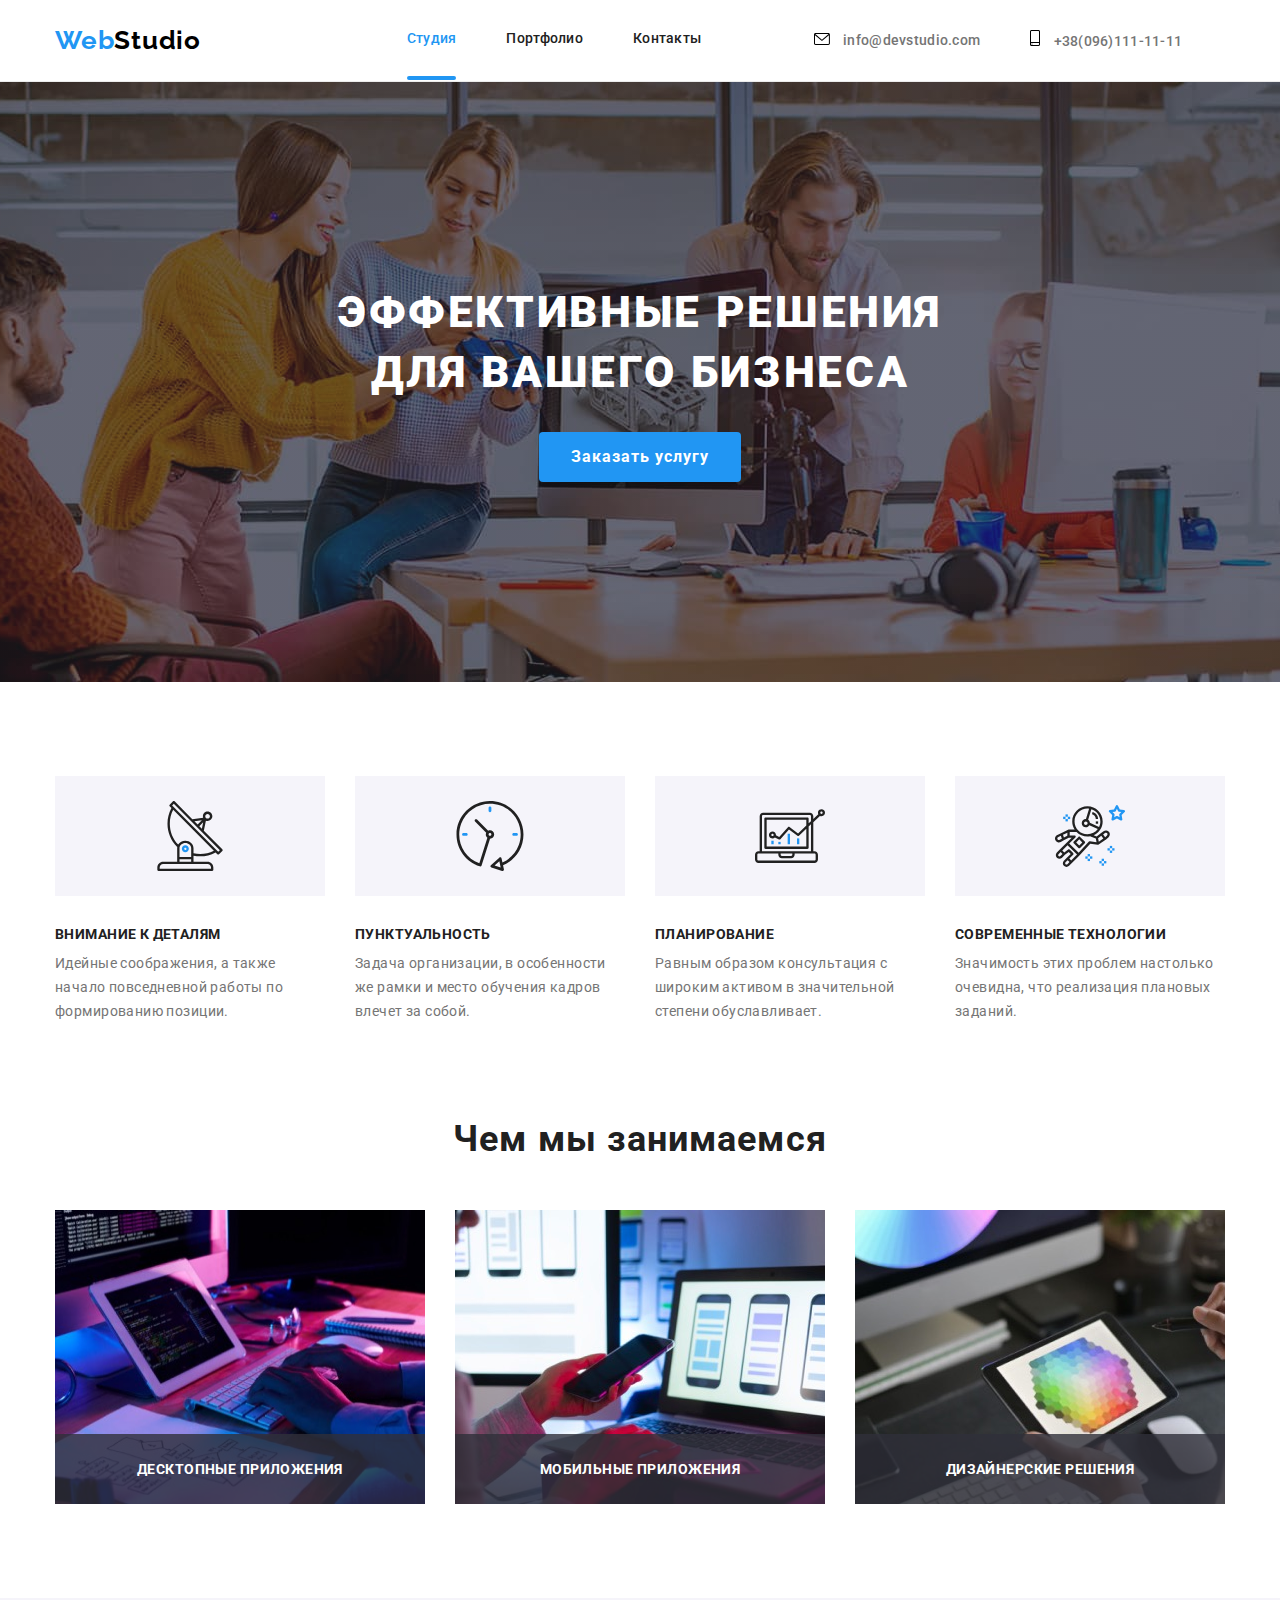
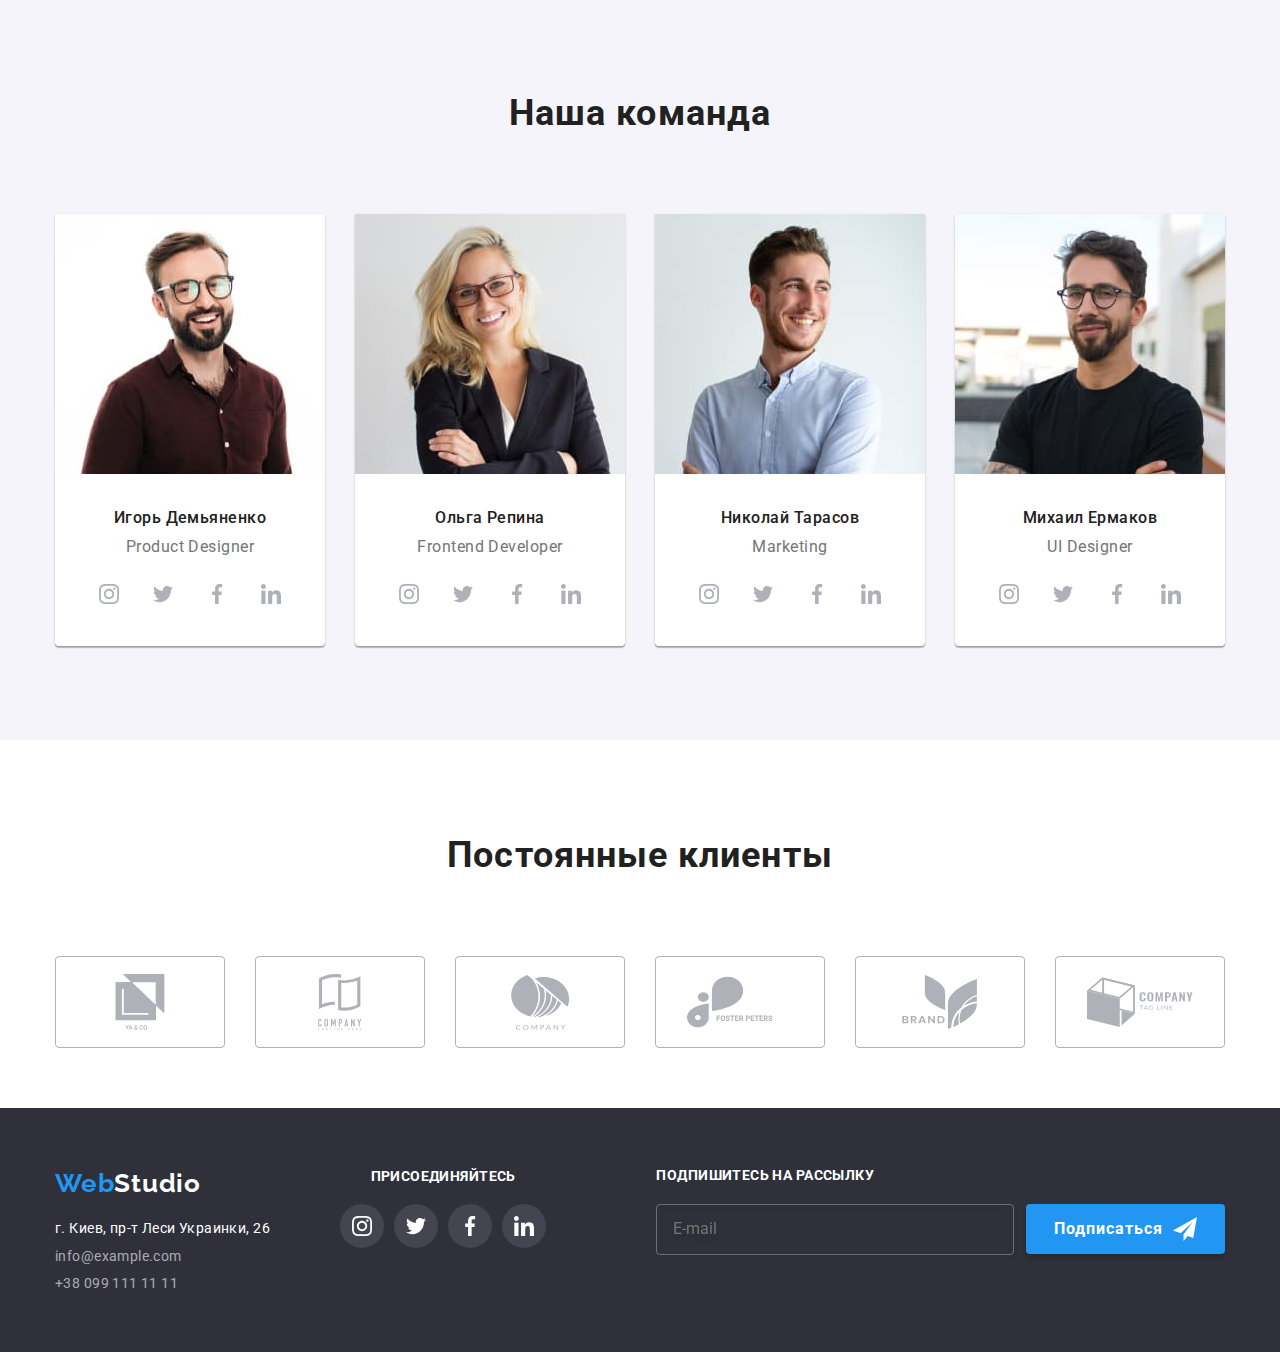
==== commit 6ac02782: "reaches_the_goal_hw8_v2" ====
--- a/index.html
+++ b/index.html
@@ -4,7 +4,7 @@
     <meta charset="UTF-8" />
     <meta http-equiv="X-UA-Compatible" content="IE=edge" />
     <meta name="viewport" content="width=device-width, initial-scale=1.0" />
-    <title>goit-markup-hw-06</title>
+    <title>goit-markup-hw-08</title>
     <link
       rel="stylesheet"
       href="https://cdnjs.cloudflare.com/ajax/libs/modern-normalize/1.0.0/modern-normalize.min.css"
@@ -136,7 +136,7 @@
       <div class="mobile-nav is-hidden">
         <div class="container mobile-nav__container">
           <button class="button-close-mobile" type="button">
-            <svg class="button-close-mobile__icon">
+            <svg class="button-close-mobile__icon" width="40px" height="40px">
               <use href="./images/icons/icons.svg#icon-close-modal"></use>
             </svg>
           </button>
@@ -156,7 +156,12 @@
           <div class="mobile-contacts-social">
             <ul class="mobile-contacts__list">
               <li class="mobile-contacts__item">
-                <a href="tel:+380961111111" class="mobile-contacts__link"> +38(096)111-11-11</a>
+                <a
+                  href="tel:+380961111111"
+                  class="mobile-contacts__link mobile-contacts__link--aiming-color"
+                >
+                  +38(096)111-11-11</a
+                >
               </li>
               <li class="mobile-contacts__item">
                 <a href="mailto:info@devstudio.com" class="mobile-contacts__link">
@@ -253,7 +258,7 @@
             <li class="about-us__item">
               <img
                 class="about-us__img"
-                src="./images/desktop_1x/box1.jpg"
+                src="./images/desktop_1x/box1_D1x.jpg"
                 alt="Десктопные приложения"
                 width="370"
                 height="294"
@@ -263,7 +268,7 @@
             <li class="about-us__item">
               <img
                 class="about-us__img"
-                src="./images/desktop_1x/box2.jpg"
+                src="./images/desktop_1x/box2_D1x.jpg"
                 alt="Мобильные приложения"
                 width="370"
                 height="294"
@@ -273,7 +278,7 @@
             <li class="about-us__item">
               <img
                 class="about-us__img"
-                src="./images/desktop_1x/box3.jpg"
+                src="./images/desktop_1x/box3_D1x.jpg"
                 alt="Дизайнерские решения"
                 width="370"
                 height="294"
@@ -291,33 +296,32 @@
               <picture>
                 <source
                   srcset="
-                    ./images/desktop_1x/igordemyanenko.jpg 1x,
-                    ./images/desktop_2x/igordemyanenko.jpg 2x
+                    ./images/desktop_1x/igordemyanenko_D1x.jpg 1x,
+                    ./images/desktop_2x/igordemyanenko_D2x.jpg 2x
                   "
                   media="(min-width: 1200px)"
                   type="image/jpeg"
                 />
                 <source
                   srcset="
-                    ./images/tablet_1x/igordemyanenko.jpg 1x,
-                    ./images/tablet_2x/igordemyanenko.jpg 2x
+                    ./images/tablet_1x/igordemyanenko_T1x.jpg 1x,
+                    ./images/tablet_2x/igordemyanenko_T2x.jpg 2x
                   "
                   media="(min-width: 768px)"
                   type="image/jpeg"
                 />
                 <source
                   srcset="
-                    ./images/mobile_1x/igordemyanenko.jpg 1x,
-                    ./images/mobile_2x/igordemyanenko.jpg 2x
+                    ./images/mobile_1x/igordemyanenko_M1x.jpg 1x,
+                    ./images/mobile_2x/igordemyanenko_M2x.jpg 2x
                   "
                   media="(min-width: 480px)"
                   type="image/jpeg"
                 />
                 <img
                   class="oua-team__img"
-                  src="./images/desktop_1x/igordemyanenko.jpg"
+                  src="./images/desktop_1x/igordemyanenko_D1x.jpg"
                   alt="Игорь Демьяненко"
-                  width="270"
                 />
               </picture>
               <div class="our-team__wrapper">
@@ -371,33 +375,32 @@
               <picture>
                 <source
                   srcset="
-                    ./images/desktop_1x/olgarepina.jpg 1x,
-                    ./images/desktop_2x/olgarepina.jpg 2x
+                    ./images/desktop_1x/olgarepina_D1x.jpg 1x,
+                    ./images/desktop_2x/olgarepina_Dx.jpg  2x
                   "
                   media="(min-width: 1200px)"
                   type="image/jpeg"
                 />
                 <source
                   srcset="
-                    ./images/tablet_1x/olgarepina.jpg 1x,
-                    ./images/tablet_2x/olgarepina.jpg 2x
+                    ./images/tablet_1x/olgarepina_T1x.jpg 1x,
+                    ./images/tablet_2x/olgarepina_T2x.jpg 2x
                   "
                   media="(min-width: 768px)"
                   type="image/jpeg"
                 />
                 <source
                   srcset="
-                    ./images/mobile_1x/olgarepina.jpg 1x,
-                    ./images/mobile_2x/olgarepina.jpg 2x
+                    ./images/mobile_1x/olgarepina_M1x.jpg 1x,
+                    ./images/mobile_2x/olgarepina_M2x.jpg 2x
                   "
                   media="(min-width: 480px)"
                   type="image/jpeg"
                 />
                 <img
                   class="oua-team__img"
-                  src="./images/desktop_1x/olgarepina.jpg"
+                  src="./images/desktop_1x/olgarepina_D1x.jpg"
                   alt="Ольга Репина"
-                  width="270"
                 />
               </picture>
               <!-- <img
@@ -457,24 +460,24 @@
               <picture>
                 <source
                   srcset="
-                    ./images/desktop_1x/nikolaytarasov.jpg 1x,
-                    ./images/desktop_2x/nikolaytarasov.jpg 2x
+                    ./images/desktop_1x/nikolaytarasov_D1x.jpg 1x,
+                    ./images/desktop_2x/nikolaytarasov_D2x.jpg 2x
                   "
                   media="(min-width: 1200px)"
                   type="image/jpeg"
                 />
                 <source
                   srcset="
-                    ./images/tablet_1x/nikolaytarasov.jpg 1x,
-                    ./images/tablet_2x/nikolaytarasov.jpg 2x
+                    ./images/tablet_1x/nikolaytarasov_T1x.jpg 1x,
+                    ./images/tablet_2x/nikolaytarasov_T2x.jpg 2x
                   "
                   media="(min-width: 768px)"
                   type="image/jpeg"
                 />
                 <source
                   srcset="
-                    ./images/mobile_1x/nikolaytarasov.jpg 1x,
-                    ./images/mobile_2x/nikolaytarasov.jpg 2x
+                    ./images/mobile_1x/nikolaytarasov_M1x.jpg 1x,
+                    ./images/mobile_2x/nikolaytarasov_M2x.jpg 2x
                   "
                   media="(min-width: 480px)"
                   type="image/jpeg"
@@ -482,17 +485,10 @@
                 />
                 <img
                   class="oua-team__img"
-                  src="./images/desktop_1x/nikolaytarasov.jpg"
+                  src="./images/desktop_1x/nikolaytarasov_D1x.jpg"
                   alt="Николай Тарасов"
-                  width="270"
                 />
               </picture>
-              <!-- <img
-                class="oua-team__img"
-                src="./images/desktop_1x/nikolaytarasov.jpg"
-                alt="Николай Тарасов"
-                width="270"
-              /> -->
               <div class="our-team__wrapper">
                 <h3 class="our-team__name">Николай Тарасов</h3>
                 <p class="our-team__prof">Marketing</p>
@@ -544,24 +540,24 @@
               <picture>
                 <source
                   srcset="
-                    ./images/desktop_1x/mikhailermakov.jpg 1x,
-                    ./images/desktop_2x/mikhailermakov.jpg 2x
+                    ./images/desktop_1x/mikhailermakov_D1x.jpg 1x,
+                    ./images/desktop_2x/mikhailermakov_D2x.jpg 2x
                   "
                   media="(min-width: 1200px)"
                   type="image/jpeg"
                 />
                 <source
                   srcset="
-                    ./images/tablet_1x/mikhailermakov.jpg 1x,
-                    ./images/tablet_2x/mikhailermakov.jpg 2x
+                    ./images/tablet_1x/mikhailermakov_T1x.jpg 1x,
+                    ./images/tablet_2x/mikhailermakov_T2x.jpg 2x
                   "
                   media="(min-width: 768px)"
                   type="image/jpeg"
                 />
                 <source
                   srcset="
-                    ./images/mobile_1x/mikhailermakov.jpg 1x,
-                    ./images/mobile_2x/mikhailermakov.jpg 2x
+                    ./images/mobile_1x/mikhailermakov_M1x.jpg 1x,
+                    ./images/mobile_2x/mikhailermakov_M2x.jpg 2x
                   "
                   media="(min-width: 480px)"
                   type="image/jpeg"
@@ -569,9 +565,8 @@
                 />
                 <img
                   class="oua-team__img"
-                  src="./images/desktop_1x/mikhailermakov.jpg"
+                  src="./images/tablet_1x/mikhailermakov_D1x.jpg"
                   alt="Михаил Ермаков"
-                  width="270"
                 />
               </picture>
               <!-- <img
@@ -632,7 +627,7 @@
       </section>
       <section class="regular-customers">
         <div class="container">
-          <h2 class="regular-customers__title">Постоянные слиенты</h2>
+          <h2 class="regular-customers__title">Постоянные клиенты</h2>
           <ul class="regular-customers__list">
             <li class="regular-customers__item">
               <a class="regular-customers__icon aiming-transform" href="">
--- a/css/main.min.css
+++ b/css/main.min.css
@@ -1,2 +1,2 @@
-:root{--black-color: #000;--aiming-color: #2196f3;--main-text-color: #212121;--description-text-color: #757575;--background-color: #2f303a;--body-color: #ffffff;--border-line-color: #eeeeee;--background-button-hover: #188ce8;--background-color-our-team-section: #f5f4fa;--header-border-color: #ececec;--social-lincs-client-color: #afb1b8;--main-fonts: "Roboto", sans-serif;--logo-fonts: "Raleway", sans-serif;--cubic: cubic-bezier(0.4, 0, 0.2, 1)}html{-webkit-box-sizing:border-box;box-sizing:border-box}*,*::before,*::after{-webkit-box-sizing:inherit;box-sizing:inherit}body{font-family:var(--main-fonts);font-style:normal;color:var(--main-text-color)}ul{list-style:none;margin:0;padding:0}a{text-decoration:none}h1,h2,h3,h4,h5,h6,p{margin:0}input{font-family:inherit}.container{width:100%;margin:0 auto;padding:0 15px}@media screen and (min-width: 480px){.container{max-width:480px}}@media screen and (min-width: 768px){.container{max-width:768px}}@media screen and (min-width: 1200px){.container{max-width:1200px}}section{margin-bottom:60px;margin-right:auto;margin-left:auto}@media screen and (min-width: 768px){section{margin-bottom:60px}}@media screen and (min-width: 1200px){section{margin-bottom:94px}}.visually-hidden{position:absolute;clip:rect(0 0 0 0);width:1px;height:1px;margin:-1px}.aiming-transform{-webkit-transition-property:color, fill, background-color, border, opacity, -webkit-box-shadow, -webkit-transform;transition-property:color, fill, background-color, border, opacity, -webkit-box-shadow, -webkit-transform;transition-property:color, fill, background-color, border, box-shadow, opacity, transform;transition-property:color, fill, background-color, border, box-shadow, opacity, transform, -webkit-box-shadow, -webkit-transform;-webkit-transition-duration:250ms;transition-duration:250ms;-webkit-transition-timing-function:var(--cubic);transition-timing-function:var(--cubic)}.button-menu-open,.button-close-mobile,.features__card,.about-us__card-title,.social-icon-list__icon,.regular-customers__icon,.contact-form-checkbox__agreement,.contact-form-checkbox__checkbox:checked+.contact-form-checkbox__icon,.button-send,.button-close-modal,.primary-button{display:-webkit-box;display:-ms-flexbox;display:flex;-webkit-box-align:center;-ms-flex-align:center;align-items:center;-webkit-box-pack:center;-ms-flex-pack:center;justify-content:center}.header{display:-webkit-box;display:-ms-flexbox;display:flex;-webkit-box-align:center;-ms-flex-align:center;align-items:center;padding-top:16px;padding-bottom:16px;border-bottom:1px solid var(--header-border-color)}@media screen and (min-width: 768px){.header{-webkit-box-pack:justify;-ms-flex-pack:justify;justify-content:space-between;padding-top:15px;padding-bottom:15px;margin:0 auto}}@media screen and (min-width: 1200px){.header{padding-top:25px;padding-bottom:25px}}.header__container{display:-webkit-box;display:-ms-flexbox;display:flex;-webkit-box-align:center;-ms-flex-align:center;align-items:center;-webkit-box-pack:justify;-ms-flex-pack:justify;justify-content:space-between}@media screen and (min-width: 768px){.header__container{width:100%}}@media screen and (min-width: 1200px){.header__container{width:100%}}.nav__list{display:none}@media screen and (min-width: 768px){.nav__list{display:-webkit-box;display:-ms-flexbox;display:flex;-webkit-box-pack:justify;-ms-flex-pack:justify;justify-content:space-between}}@media screen and (min-width: 1200px){.nav__list{display:-webkit-box;display:-ms-flexbox;display:flex;-webkit-box-pack:justify;-ms-flex-pack:justify;justify-content:space-between}}.nav__item:not(:last-child){margin-right:50px}.nav__link{font-style:normal;font-weight:500;font-size:14px;line-height:1.143;letter-spacing:.02em;color:var(--main-text-color)}.nav__link:hover,.nav__link:focus{color:var(--aiming-color)}.contacts__list{display:none;width:163px}@media screen and (min-width: 768px){.contacts__list{display:-webkit-box;display:-ms-flexbox;display:flex;-ms-flex-wrap:wrap;flex-wrap:wrap}}@media screen and (min-width: 1200px){.contacts__list{display:-webkit-box;display:-ms-flexbox;display:flex;-webkit-box-pack:justify;-ms-flex-pack:justify;justify-content:space-between;-webkit-box-align:center;-ms-flex-align:center;align-items:center;width:auto}}.contacts__item:not(:last-child){margin-bottom:10px}@media screen and (min-width: 1200px){.contacts__item:not(:last-child){margin-bottom:0;margin-right:50px}}@media screen and (min-width: 768px){.contacts__icon{margin-right:8px}}@media screen and (min-width: 1200px){.contacts__icon{margin-right:10px}}.contacts__link{font-style:normal;font-weight:500;font-size:14px;line-height:1.143;letter-spacing:.02em;color:var(--description-text-color)}.contacts__link .contacts__icon,.contacts__link .contacts__icon{-webkit-transition:250ms var(--cubic);transition:250ms var(--cubic)}.contacts__link:hover .contacts__icon,.contacts__link:focus .contacts__icon{fill:var(--aiming-color)}.contacts__link:hover,.contacts__link:focus{color:var(--aiming-color)}@media screen and (min-width: 768px){.container__button-open{margin-left:-70px}}@media screen and (min-width: 1200px){.container__button-open{margin-bottom:0}}.button-menu-open{-webkit-box-sizing:border-box;box-sizing:border-box;background-color:var(--body-color);border:none;width:40px;height:40px}@media screen and (min-width: 768px){.button-menu-open{display:none}}.button-menu-open__icon{width:24px;height:16px;-webkit-transition:fill 250ms var(--cubic);transition:fill 250ms var(--cubic)}.button-menu-open:hover .button-menu-open__icon,.button-menu-open:focus .button-menu-open__icon{fill:var(--aiming-color)}.button-close-mobile{width:40px;height:40px;-webkit-box-sizing:border-box;box-sizing:border-box;border:none;background-color:var(--body-color)}.button-close-mobile__icon{width:18px;height:18px;-webkit-transition:fill 250ms var(--cubic);transition:fill 250ms var(--cubic)}.button-close-mobile:hover .button-close-mobile__icon,.button-close-mobile:focus .button-close-mobile__icon{fill:var(--aiming-color)}.mobile-nav.is-hidden{visibility:hidden;opacity:0;pointer-events:none;-webkit-transition:opacity 250ms var(--cubic) visibility 250ms var(--cubic);transition:opacity 250ms var(--cubic) visibility 250ms var(--cubic)}.mobile-nav__container{position:relative;display:-webkit-box;display:-ms-flexbox;display:flex;-webkit-box-orient:vertical;-webkit-box-direction:normal;-ms-flex-direction:column;flex-direction:column;-webkit-box-pack:justify;-ms-flex-pack:justify;justify-content:space-between;position:fixed;height:100%}.mobile-nav{position:absolute;background-color:var(--body-color);top:0;width:100vw;height:100vh;margin-bottom:auto;z-index:1}.mobile-nav .button-close-mobile{position:absolute;top:15px;right:10px}.mobile-nav__list{padding-top:48px;padding-left:25px}.mobile-nav__item{margin-bottom:35px}.mobile-nav__link{font-style:normal;font-weight:500;font-size:40px;line-height:1.175;letter-spacing:.02em;color:var(--main-text-color)}.mobile-nav__link:hover,.mobile-nav__link:focus{color:var(--aiming-color)}.mobile-contacts__list{padding-left:25px;margin-bottom:64px}.mobile-contacts__item{margin-bottom:32px}.mobile-contacts__link{text-decoration:none;font-style:normal;font-weight:500;font-size:24px;line-height:1.167;letter-spacing:.02em;color:var(--main-text-color)}.mobile-contacts__link:hover,.mobile-contacts__link:focus{color:var(--aiming-color)}.mobile-social__list{display:-webkit-box;display:-ms-flexbox;display:flex;margin-bottom:40px;margin-left:15px;-ms-flex-wrap:wrap;flex-wrap:wrap}.mobile-social__item{margin-left:10px;margin-bottom:10px;padding-right:10px;border-right:1px solid rgba(33,33,33,0.2)}.mobile-social__item:last-child{border-right:none}.mobile-social__link{-webkit-box-sizing:border-box;box-sizing:border-box;display:inline-block;text-decoration:none;font-style:normal;font-weight:500;font-size:18px;line-height:1.222;letter-spacing:.02em;color:var(--aiming-color)}.mobile-nav__link--current-page{color:var(--aiming-color)}.logo{font-family:var(--logo-fonts);font-style:normal;font-weight:700;font-size:24px;line-height:1.192;letter-spacing:.03em}@media screen and (min-width: 1200px){.logo{font-weight:700;font-size:26px;line-height:1.192;letter-spacing:.03em}}.logo__first-part{color:var(--aiming-color)}@media screen and (min-width: 768px){.header__logo{margin-right:30px}}@media screen and (min-width: 1200px){.header__logo{margin-right:93px}}.footer__logo{display:block;margin-bottom:20px}.logo__studio_color_black{color:var(--black-color)}.logo__studio_color_white{color:var(--body-color)}.nav__link--current-page{color:var(--aiming-color)}.nav__link--current-page::after{display:-webkit-box;display:-ms-flexbox;display:flex;content:'';width:100%;border:2px solid;border-radius:2px;background:var(--body-color);margin-right:20px;color:var(--aiming-color);position:relative;top:28px}.hero{text-align:center;padding-top:200px;padding-bottom:200px;margin-right:auto;margin-left:auto;background-color:var(--background-color);background-size:cover;background-position:center;background-repeat:no-repeat}@media screen and (min-device-pixel-ratio: 1), (-webkit-min-device-pixel-ratio: 1), screen and (-webkit-min-device-pixel-ratio: 1), screen and (min-resolution: 96dpi), screen and (min-resolution: 1dppx){.hero{background-image:-webkit-gradient(linear, left top, left bottom, from(rgba(47,48,58,0.4)), to(rgba(47,48,58,0.4))),url("../images/mobile_1x/heroBackground.jpg");background-image:linear-gradient(rgba(47,48,58,0.4), rgba(47,48,58,0.4)),url("../images/mobile_1x/heroBackground.jpg")}}@media screen and (min-device-pixel-ratio: 1) and (min-width: 768px), (-webkit-min-device-pixel-ratio: 1), screen and (-webkit-min-device-pixel-ratio: 1), screen and (min-resolution: 96dpi), screen and (min-resolution: 1dppx){.hero{background-image:-webkit-gradient(linear, left top, left bottom, from(rgba(47,48,58,0.4)), to(rgba(47,48,58,0.4))),url("../images/tablet_1x/heroBackground.jpg");background-image:linear-gradient(rgba(47,48,58,0.4), rgba(47,48,58,0.4)),url("../images/tablet_1x/heroBackground.jpg")}}@media screen and (min-device-pixel-ratio: 1) and (min-width: 1200px), (-webkit-min-device-pixel-ratio: 1), screen and (-webkit-min-device-pixel-ratio: 1), screen and (min-resolution: 96dpi), screen and (min-resolution: 1dppx){.hero{background-image:-webkit-gradient(linear, left top, left bottom, from(rgba(47,48,58,0.4)), to(rgba(47,48,58,0.4))),url("../images/desktop_1x/heroBackground.jpg");background-image:linear-gradient(rgba(47,48,58,0.4), rgba(47,48,58,0.4)),url("../images/desktop_1x/heroBackground.jpg")}}.hero__title{font-weight:900;font-size:26px;line-height:1.615;letter-spacing:.06em;-webkit-box-align:center;-ms-flex-align:center;align-items:center;text-align:center;text-transform:uppercase;width:100%;margin:auto auto 30px auto;color:var(--body-color)}@media screen and (min-width: 480px){.hero__title{width:360px}}@media screen and (min-width: 768px){.hero__title{width:360px}}@media screen and (min-width: 1200px){.hero__title{font-weight:900;font-size:44px;line-height:1.364;letter-spacing:.06em;width:696px}}.features__list{margin-bottom:-30px}@media screen and (min-width: 768px){.features__list{display:-webkit-box;display:-ms-flexbox;display:flex;-ms-flex-wrap:wrap;flex-wrap:wrap;margin-left:-30px}}.features__item{width:100%;margin-bottom:30px}@media screen and (min-width: 768px){.features__item{-ms-flex-preferred-size:calc((100% - 60px) / 2);flex-basis:calc((100% - 60px) / 2);margin-left:30px}}@media screen and (min-width: 1200px){.features__item{-ms-flex-preferred-size:calc((100% - 120px) / 4);flex-basis:calc((100% - 120px) / 4);margin-left:30px}}.features__card{margin-bottom:30px;height:120px;-webkit-box-sizing:border-box;box-sizing:border-box;background-color:var(--background-color-our-team-section)}.features__title{font-weight:700;font-size:14px;line-height:1.143;letter-spacing:.03em;margin-bottom:10px;color:var(--main-text-color);text-transform:uppercase}@media screen and (min-width: 768px){.features__title{text-align:center}}@media screen and (min-width: 1200px){.features__title{text-align:left}}.features__text{font-weight:400;font-size:14px;line-height:1.714;letter-spacing:.03em;color:var(--description-text-color)}.about-us{display:none}@media screen and (min-width: 768px){.about-us{display:none}}@media screen and (min-width: 1200px){.about-us{display:block}}.about-us__title{font-weight:700;font-size:36px;line-height:1.167;letter-spacing:.03em;text-align:center;color:var(--main-text-color);margin-bottom:50px}.about-us__list{display:-webkit-box;display:-ms-flexbox;display:flex;-webkit-box-pack:justify;-ms-flex-pack:justify;justify-content:space-between;padding-left:0px;-ms-flex-wrap:wrap;flex-wrap:wrap}.about-us__item{-ms-flex-preferred-size:calc((100% - 60px) / 3);flex-basis:calc((100% - 60px) / 3);position:relative}.about-us__img{display:block}.about-us__card-title{position:absolute;bottom:0;margin:0;width:100%;height:70px;font-weight:700;font-size:14px;line-height:1.172;letter-spacing:.03em;text-transform:uppercase;color:var(--body-color);background-color:rgba(47,48,58,0.8)}.our-team{margin-bottom:0;padding-top:60px;padding-bottom:60px;background-color:var(--background-color-our-team-section)}@media screen and (min-width: 768px){.our-team{margin-bottom:0;padding-top:60px;padding-bottom:60px}}@media screen and (min-width: 1200px){.our-team{margin-bottom:0;padding-top:94px;padding-bottom:94px}}.our-team__title{font-weight:700;font-size:28px;line-height:1.179;letter-spacing:.03em;margin-bottom:30px;text-align:center}@media screen and (min-width: 1200px){.our-team__title{font-weight:700;font-size:36px;line-height:1.167;letter-spacing:.03em;margin-bottom:50px}}.our-team__list{margin-bottom:-30px}@media screen and (min-width: 768px){.our-team__list{display:-webkit-box;display:-ms-flexbox;display:flex;-ms-flex-wrap:wrap;flex-wrap:wrap;margin-left:-30px}}.our-team__item{margin-bottom:30px;background-color:var(--body-color);-webkit-box-shadow:0px 1px 3px rgba(0,0,0,0.12),0px 1px 1px rgba(0,0,0,0.14),0px 2px 1px rgba(0,0,0,0.2);box-shadow:0px 1px 3px rgba(0,0,0,0.12),0px 1px 1px rgba(0,0,0,0.14),0px 2px 1px rgba(0,0,0,0.2);border-radius:0px 0px 4px 4px}@media screen and (min-width: 768px){.our-team__item{-ms-flex-preferred-size:calc((100% - 60px)/2);flex-basis:calc((100% - 60px)/2);margin-left:30px}}@media screen and (min-width: 1200px){.our-team__item{-ms-flex-preferred-size:calc((100% - 120px)/4);flex-basis:calc((100% - 120px)/4);margin-left:30px}}.our-team__wrapper{padding-top:30px;padding-bottom:30px}.our-team__name{font-weight:500;font-size:16px;line-height:1.187;letter-spacing:.03em;text-align:center;margin-bottom:10px}.our-team__prof{font-weight:400;font-size:16px;line-height:1.187;letter-spacing:.03em;text-align:center;color:var(--description-text-color);margin-bottom:16px}.social-icon-list{margin:0 auto;display:-webkit-box;display:-ms-flexbox;display:flex;-webkit-box-pack:center;-ms-flex-pack:center;justify-content:center}.social-icon-list__item:not(:last-child){margin-right:10px}.social-icon-list__icon{width:44px;height:44px;border-radius:50%}.social-icon-list__icon--light{fill:var(--social-lincs-client-color);background-color:var(--body-color)}.social-icon-list__icon--light:hover,.social-icon-list__icon--light:focus{background-color:var(--aiming-color);fill:var(--body-color)}.social-icon-list__icon--dark{fill:var(--body-color);background-color:rgba(255,255,255,0.1)}.social-icon-list__icon--dark:hover,.social-icon-list__icon--dark:focus{background-color:var(--aiming-color)}.regular-customers__title{font-weight:700;font-size:36px;line-height:1.167;letter-spacing:.03em;text-align:center;margin-bottom:30px}@media screen and (min-width: 768px){.regular-customers__title{margin-bottom:30px}}@media screen and (min-width: 1200px){.regular-customers__title{margin-bottom:50px}}.regular-customers__list{display:-webkit-box;display:-ms-flexbox;display:flex;-ms-flex-wrap:wrap;flex-wrap:wrap;margin-right:-30px;margin-bottom:-30px}@media screen and (min-width: 768px){.regular-customers__list{display:-webkit-box;display:-ms-flexbox;display:flex}}@media screen and (min-width: 1200px){.regular-customers__list{display:-webkit-box;display:-ms-flexbox;display:flex}}.regular-customers__item{margin-right:30px;margin-bottom:30px;-ms-flex-preferred-size:calc((100% - 60px) / 2);flex-basis:calc((100% - 60px) / 2)}@media screen and (min-width: 768px){.regular-customers__item{-ms-flex-preferred-size:calc((100% - 90px) / 3);flex-basis:calc((100% - 90px) / 3)}}@media screen and (min-width: 1200px){.regular-customers__item{-ms-flex-preferred-size:calc((100% - 180px) / 6);flex-basis:calc((100% - 180px) / 6)}}.regular-customers__icon{-webkit-box-sizing:border-box;box-sizing:border-box;border:1px solid var(--social-lincs-client-color);border-radius:4px;fill:var(--social-lincs-client-color);width:100%;height:92px}.regular-customers__icon:hover,.regular-customers__icon:focus{border:1px solid var(--aiming-color);fill:var(--aiming-color)}.footer{background-color:var(--background-color);padding-top:60px;padding-bottom:60px}@media screen and (min-width: 1200px){.footer__container{display:-webkit-box;display:-ms-flexbox;display:flex;-webkit-box-pack:justify;-ms-flex-pack:justify;justify-content:space-between}}@media screen and (min-width: 768px){.logo-contacts-social{display:-webkit-box;display:-ms-flexbox;display:flex;-ms-flex-pack:distribute;justify-content:space-around}}@media screen and (min-width: 1200px){.logo-contacts-social{display:-webkit-box;display:-ms-flexbox;display:flex;-webkit-box-align:start;-ms-flex-align:start;align-items:flex-start}}.footer-logo-contacts{text-align:center;margin-bottom:60px}@media screen and (min-width: 768px){.footer-logo-contacts{text-align:center}}@media screen and (min-width: 1200px){.footer-logo-contacts{display:-webkit-box;display:-ms-flexbox;display:flex;-webkit-box-align:start;-ms-flex-align:start;align-items:flex-start;-webkit-box-orient:vertical;-webkit-box-direction:normal;-ms-flex-direction:column;flex-direction:column;text-align:start;margin-right:70px;margin-bottom:0px}}.footer__item:not(:last-child){margin-bottom:8px}@media screen and (min-width: 768px){.footer__item:not(:last-child){margin-bottom:8px}}@media screen and (min-width: 1200px){.footer__item:not(:last-child){margin-bottom:9px}}.footer__link{font-style:normal;font-family:var(--main-fonts);color:var(--body-color);font-weight:400;font-size:14px;line-height:1.143;letter-spacing:.03em}.footer__link:hover,.footer__link:focus{color:var(--aiming-color)}.footer__link--transparency{color:rgba(255,255,255,0.6)}.footer-social{margin-bottom:60px;display:-webkit-box;display:-ms-flexbox;display:flex;-webkit-box-align:center;-ms-flex-align:center;align-items:center;-webkit-box-orient:vertical;-webkit-box-direction:normal;-ms-flex-direction:column;flex-direction:column}@media screen and (min-width: 768px){.footer-social{margin-bottom:8px}}@media screen and (min-width: 1200px){.footer-social{margin-right:93px;margin-bottom:0}}.footer-social__title{font-weight:700;font-size:14px;line-height:1.143;letter-spacing:.03em;text-transform:uppercase;width:145px;color:var(--body-color);margin-bottom:20px}.contact-form{text-align:left;padding:20px 40px}@media screen and (min-width: 486px){.contact-form{padding:40px}}@media screen and (min-width: 768px){.contact-form{padding:40px}}@media screen and (min-width: 1200px){.contact-form{padding:40px}}.contact-form__title{display:inline-block;text-align:center;margin-bottom:12px;font-weight:700;font-size:16px;line-height:1.5;letter-spacing:.03em;text-align:center}@media screen and (min-width: 480px){.contact-form__title{font-weight:700;font-size:20px;line-height:1.5;letter-spacing:.03em}}@media screen and (min-width: 768px){.contact-form__title{font-weight:700;font-size:20px;line-height:1.5;letter-spacing:.03em}}@media screen and (min-width: 1200px){.contact-form__title{font-weight:700;font-size:20px;line-height:1.15;letter-spacing:.03em}}.contact-form-label{font-weight:400;font-size:12px;line-height:1.16;letter-spacing:.01em;color:var(--description-text-color);margin-bottom:4px;text-align:left}.contact-form__name,.contact-form__phone,.contact-form__email{position:relative;margin-bottom:10px}.contact-form__textarea{margin-bottom:5px}@media screen and (min-width: 432px){.contact-form__textarea{margin-bottom:20px}}@media screen and (min-width: 768px){.contact-form__textarea{margin-bottom:20px}}@media screen and (min-width: 1200px){.contact-form__textarea{margin-bottom:20px}}.contact-form-checkbox{margin-bottom:5px}@media screen and (min-width: 432px){.contact-form-checkbox{margin-bottom:30px}}@media screen and (min-width: 768px){.contact-form-checkbox{margin-bottom:30px}}@media screen and (min-width: 1200px){.contact-form-checkbox{margin-bottom:30px}}.contact-form__icon{position:absolute;top:65%;left:15px;-webkit-transform:translateY(-50%);transform:translateY(-50%)}.contact-form__input{display:block;width:100%;height:40px;margin:0;padding:14px 42px;border:1px solid rgba(33,33,33,0.2);border-radius:4px;outline:none}.contact-form__input:focus{border-color:var(--aiming-color)}.contact-form__input:focus+.contact-form__icon{fill:var(--aiming-color)}.contact-form__coment{width:100%;min-height:120px;padding:12px 16px;resize:none;font-weight:400;font-size:14px;line-height:1.14;letter-spacing:.01em;border:1px solid rgba(33,33,33,0.2);border-radius:4px;outline:none}.contact-form__coment:focus{border-color:var(--aiming-color)}.contact-form-checkbox__agreement{font-weight:400;font-size:14px;line-height:1.71;letter-spacing:.03em;color:var(--text-color)}.contact-form-checkbox__agreement:hover .contact-form-checkbox__icon,.contact-form-checkbox__agreement:focus .contact-form-checkbox__icon{border-color:var(--aiming-color)}.contact-form-checkbox__checkbox{position:absolute;width:1px;height:1px;margin:-1px;border:0;padding:0;clip:rect(0 0 0 0);overflow:hidden;outline:none}.contact-form-checkbox__checkbox:checked+.contact-form-checkbox__icon{border-color:transparent;background-color:var(--aiming-color);background-image:url(../images/icons/agreement.svg);background-size:contain;background-origin:border-box;background-repeat:no-repeat}.contact-form-checkbox__checkbox:focus+.contact-form-checkbox__icon{border-color:var(--aiming-color)}.contact-form-checkbox__icon{display:inline-block;width:16px;height:15px;border:2px solid var(--main-text-color);border-radius:2px;margin-right:7px;cursor:pointer}.contact-form-checkbox__title{font-weight:400;font-size:12px;line-height:1.167;letter-spacing:.03em}@media screen and (min-width: 768px){.contact-form-checkbox__title{font-weight:400;font-size:12px;line-height:1.167;letter-spacing:.03em}}@media screen and (min-width: 1200px){.contact-form-checkbox__title{font-weight:400;font-size:14px;line-height:1.71;letter-spacing:.03em}}.contact-form-checkbox__link-policy-conf{display:inline-block;font-weight:400;font-size:12px;line-height:1.167;letter-spacing:.03em;-webkit-text-decoration-line:underline;text-decoration-line:underline;color:var(--aiming-color);cursor:pointer}@media screen and (min-width: 768px){.contact-form-checkbox__link-policy-conf{font-weight:400;font-size:12px;line-height:1.167;letter-spacing:.03em}}@media screen and (min-width: 1200px){.contact-form-checkbox__link-policy-conf{font-weight:400;font-size:14px;line-height:1.71;letter-spacing:.03em;margin-left:4px}}.portfolio{margin-top:60px}@media screen and (min-width: 1200px){.portfolio{margin-top:94px}}.portfolio-button__list{display:-webkit-box;display:-ms-flexbox;display:flex;-ms-flex-wrap:wrap;flex-wrap:wrap;-webkit-box-pack:start;-ms-flex-pack:start;justify-content:flex-start;margin-bottom:25px;margin-right:-8px}@media screen and (min-width: 768px){.portfolio-button__list{display:-webkit-box;display:-ms-flexbox;display:flex;-webkit-box-pack:center;-ms-flex-pack:center;justify-content:center;margin-bottom:30px}}@media screen and (min-width: 1200px){.portfolio-button__list{display:-webkit-box;display:-ms-flexbox;display:flex;-webkit-box-pack:center;-ms-flex-pack:center;justify-content:center;margin-bottom:50px}}.portfolio-button__item{margin-right:8px}@media screen and (max-width: 768px){.portfolio-button__item{margin-bottom:15px}}.portfolio-card__list{display:-webkit-box;display:-ms-flexbox;display:flex;-ms-flex-wrap:wrap;flex-wrap:wrap;margin-right:-30px;margin-bottom:-30px}.portfolio-card__item{background:var(--body-color);max-width:450px;margin-bottom:30px}@media screen and (min-width: 768px){.portfolio-card__item{display:-webkit-box;display:-ms-flexbox;display:flex;-ms-flex-preferred-size:calc((100% - 60px)/2);flex-basis:calc((100% - 60px)/2);margin-right:30px;margin-bottom:30px;max-width:354px}}@media screen and (min-width: 1200px){.portfolio-card__item{display:-webkit-box;display:-ms-flexbox;display:flex;-ms-flex-preferred-size:calc((100% - 90px)/3);flex-basis:calc((100% - 90px)/3);margin-right:30px;margin-bottom:30px;max-width:370px}}.portfolio-card__link{-webkit-transition:-webkit-box-shadow 250ms var(--cubic);transition:-webkit-box-shadow 250ms var(--cubic);transition:box-shadow 250ms var(--cubic);transition:box-shadow 250ms var(--cubic), -webkit-box-shadow 250ms var(--cubic)}.portfolio-card__link:hover,.portfolio-card__link:focus{-webkit-box-shadow:0px 1px 1px rgba(0,0,0,0.12),0px 4px 4px rgba(0,0,0,0.06),1px 4px 6px rgba(0,0,0,0.16);box-shadow:0px 1px 1px rgba(0,0,0,0.12),0px 4px 4px rgba(0,0,0,0.06),1px 4px 6px rgba(0,0,0,0.16)}.portfolio-card__link:hover .portfolio-card-hover-wrapper,.portfolio-card__link:focus .portfolio-card-hover-wrapper{opacity:1;-webkit-transform:translate(0%);transform:translate(0%);-webkit-transition:-webkit-transform 250ms var(--cubic);transition:-webkit-transform 250ms var(--cubic);transition:transform 250ms var(--cubic);transition:transform 250ms var(--cubic), -webkit-transform 250ms var(--cubic)}.portfolio-card__thumb{position:relative;overflow:hidden}.portfolio-card__img{display:block;-ms-flex-preferred-size:370px;flex-basis:370px;height:auto}.portfolio-card__caption{padding:20px 24px;border-right:1px solid var(--border-line-color);border-bottom:1px solid var(--border-line-color);border-left:1px solid var(--border-line-color)}.portfolio-card__title{font-weight:700;font-size:18px;line-height:2;letter-spacing:.06em;color:var(--main-text-color);margin-bottom:4px}.portfolio-card__text{font-weight:400;font-size:16px;line-height:1.875;letter-spacing:.03em;color:var(--description-text-color)}.portfolio-card-hover-wrapper{position:absolute;width:100%;height:100%;top:0;background-color:rgba(33,150,243,0.9);padding:63px 24px;-webkit-transform:translateY(100%);transform:translateY(100%);opacity:0}.portfolio-card-hover-wrapper__text{font-weight:400;font-size:18px;line-height:1.556;letter-spacing:.03em;color:var(--body-color)}.backdrop{position:fixed;top:0;left:0;width:100%;height:100%;background:rgba(0,0,0,0.2);visibility:visible;opacity:1;-webkit-transition:opacity 250ms var(--cubic) visibility 250ms var(--cubic);transition:opacity 250ms var(--cubic) visibility 250ms var(--cubic)}.backdrop__modal{position:absolute;top:50%;left:50%;-webkit-transform:translate(-50%, -50%);transform:translate(-50%, -50%);width:90vw;height:560px;background-color:var(--body-color);-webkit-box-shadow:0px 1px 3px rgba(0,0,0,0.12),0px 1px 1px rgba(0,0,0,0.14),0px 2px 1px rgba(0,0,0,0.2);box-shadow:0px 1px 3px rgba(0,0,0,0.12),0px 1px 1px rgba(0,0,0,0.14),0px 2px 1px rgba(0,0,0,0.2);border-radius:4px}@media screen and (min-width: 486px){.backdrop__modal{width:450px;height:609px}}@media screen and (min-width: 768px){.backdrop__modal{width:450px;height:609px}}@media screen and (min-width: 1200px){.backdrop__modal{width:528px;height:581px}}.backdrop__modal .button-close-modal{position:absolute;top:8px;right:8px}.backdrop.is-hidden{visibility:hidden;opacity:0;pointer-events:none;-webkit-transition:opacity 250ms var(--cubic) visibility 250ms var(--cubic);transition:opacity 250ms var(--cubic) visibility 250ms var(--cubic)}.button-close-modal{width:30px;height:30px;border:1px solid rgba(0,0,0,0.1);-webkit-box-sizing:border-box;box-sizing:border-box;border-radius:50%;background-color:var(--body-color)}.button-close-modal__icon{width:18px;height:18px;-webkit-transition:fill 250ms var(--cubic);transition:fill 250ms var(--cubic)}.button-close-modal:hover .button-close-modal__icon,.button-close-modal:focus .button-close-modal__icon{fill:var(--aiming-color)}.subscribe-form{display:-webkit-box;display:-ms-flexbox;display:flex;-webkit-box-align:center;-ms-flex-align:center;align-items:center;-webkit-box-orient:vertical;-webkit-box-direction:normal;-ms-flex-direction:column;flex-direction:column}@media screen and (min-width: 1200px){.subscribe-form{-webkit-box-align:start;-ms-flex-align:start;align-items:start}}.subscribe-form__title{display:block;margin-bottom:20px;font-weight:700;font-size:14px;line-height:1.14;letter-spacing:.03em;text-transform:uppercase;color:var(--body-color)}.subscribe-form__box{display:-webkit-box;display:-ms-flexbox;display:flex;-webkit-box-align:center;-ms-flex-align:center;align-items:center;-webkit-box-orient:vertical;-webkit-box-direction:normal;-ms-flex-direction:column;flex-direction:column;width:100%}@media screen and (min-width: 1200px){.subscribe-form__box{-webkit-box-orient:horizontal;-webkit-box-direction:normal;-ms-flex-direction:row;flex-direction:row}}.subscribe-form__area-input{width:100%;padding:15px 16px;border:1px solid rgba(255,255,255,0.3);-webkit-filter:drop-shadow(0px 4px 4px rgba(0,0,0,0.15));filter:drop-shadow(0px 4px 4px rgba(0,0,0,0.15));border-radius:4px;color:var(--body-color);background-color:transparent;cursor:pointer;outline:none;margin-bottom:20px}@media screen and (min-width: 768px){.subscribe-form__area-input{width:450px}}@media screen and (min-width: 1200px){.subscribe-form__area-input{width:358px;margin-right:12px;margin-bottom:0}}.subscribe-form__area-input:focus{border-color:var(--aiming-color)}.subscribe-form__icon{fill:var(--body-color);margin-left:10px}.primary-button{font-weight:700;font-size:16px;line-height:1.875;letter-spacing:.06em;background-color:var(--aiming-color);color:var(--body-color);-webkit-box-shadow:0px 4px 4px rgba(0,0,0,0.15);box-shadow:0px 4px 4px rgba(0,0,0,0.15);border:none;border-radius:4px;cursor:pointer}.primary-button:hover,.primary-button:focus{background-color:var(--background-button-hover)}.primary-button--padding-hero{padding:10px 32px;display:inline-block}.primary-button--padding-footer{padding:10px 28px}.primary-button--padding-moodal-form{padding:10px 55px}.button-portfolio{display:-webkit-box;display:-ms-flexbox;display:flex;font-weight:500;font-size:16px;line-height:1.625;letter-spacing:.03em;padding:6px 22px;background-color:var(--background-color-our-team-section);border:none;border-radius:4px;cursor:pointer}.button-portfolio:hover,.button-portfolio:focus{background-color:var(--aiming-color);color:var(--body-color);-webkit-box-shadow:0px 3px 1px rgba(0,0,0,0.1),0px 1px 2px rgba(0,0,0,0.08),0px 2px 2px rgba(0,0,0,0.12);box-shadow:0px 3px 1px rgba(0,0,0,0.1),0px 1px 2px rgba(0,0,0,0.08),0px 2px 2px rgba(0,0,0,0.12)}
+:root{--black-color: #000;--aiming-color: #2196f3;--main-text-color: #212121;--description-text-color: #757575;--background-color: #2f303a;--body-color: #ffffff;--border-line-color: #eeeeee;--background-button-hover: #188ce8;--background-color-our-team-section: #f5f4fa;--header-border-color: #ececec;--social-lincs-client-color: #afb1b8;--main-fonts: "Roboto", sans-serif;--logo-fonts: "Raleway", sans-serif;--cubic: cubic-bezier(0.4, 0, 0.2, 1)}html{box-sizing:border-box}*,*::before,*::after{box-sizing:inherit}body{font-family:var(--main-fonts);font-style:normal;color:var(--main-text-color)}ul{list-style:none;margin:0;padding:0}a{text-decoration:none}h1,h2,h3,h4,h5,h6,p{margin:0}input{font-family:inherit}.container{width:100%;margin:0 auto;padding:0 15px}@media screen and (min-width: 480px){.container{max-width:480px}}@media screen and (min-width: 768px){.container{max-width:768px}}@media screen and (min-width: 1200px){.container{max-width:1200px}}section{margin-top:60px;margin-right:auto;margin-left:auto}@media screen and (min-width: 768px){section{margin-top:60px}}@media screen and (min-width: 1200px){section{margin-top:94px}}.visually-hidden{position:absolute;clip:rect(0 0 0 0);width:1px;height:1px;margin:-1px}.aiming-transform{transition-property:color, fill, background-color, border, box-shadow, opacity, transform;transition-duration:250ms;transition-timing-function:var(--cubic)}.button-menu-open,.button-close-mobile,.features__card,.about-us__card-title,.social-icon-list__icon,.regular-customers__icon,.contact-form-checkbox__agreement,.contact-form-checkbox__checkbox:checked+.contact-form-checkbox__icon,.button-send,.button-close-modal,.primary-button{display:flex;align-items:center;justify-content:center}.header{display:flex;align-items:center;padding-top:16px;padding-bottom:16px;border-bottom:1px solid var(--header-border-color)}@media screen and (min-width: 768px){.header{justify-content:space-between;padding-top:15px;padding-bottom:15px;margin:0 auto}}@media screen and (min-width: 1200px){.header{padding-top:25px;padding-bottom:25px}}.header__container{display:flex;align-items:center;justify-content:space-between}@media screen and (min-width: 768px){.header__container{width:100%}}@media screen and (min-width: 1200px){.header__container{width:100%}}.nav__list{display:none}@media screen and (min-width: 768px){.nav__list{display:flex;justify-content:space-between}}@media screen and (min-width: 1200px){.nav__list{display:flex;justify-content:space-between}}.nav__item:not(:last-child){margin-right:50px}.nav__link{font-style:normal;font-weight:500;font-size:14px;line-height:1.143;letter-spacing:.02em;color:var(--main-text-color)}.nav__link:hover,.nav__link:focus{color:var(--aiming-color)}.contacts__list{display:none;width:163px}@media screen and (min-width: 768px){.contacts__list{display:flex;flex-wrap:wrap}}@media screen and (min-width: 1200px){.contacts__list{display:flex;justify-content:space-between;align-items:center;width:auto}}.contacts__item:not(:last-child){margin-bottom:10px}@media screen and (min-width: 1200px){.contacts__item:not(:last-child){margin-bottom:0;margin-right:50px}}@media screen and (min-width: 768px){.contacts__icon{margin-right:8px}}@media screen and (min-width: 1200px){.contacts__icon{margin-right:10px}}.contacts__link{font-style:normal;font-weight:500;font-size:14px;line-height:1.143;letter-spacing:.02em;color:var(--description-text-color)}.contacts__link .contacts__icon,.contacts__link .contacts__icon{transition:250ms var(--cubic)}.contacts__link:hover .contacts__icon,.contacts__link:focus .contacts__icon{fill:var(--aiming-color)}.contacts__link:hover,.contacts__link:focus{color:var(--aiming-color)}@media screen and (min-width: 768px){.container__button-open{margin-left:-70px}}@media screen and (min-width: 1200px){.container__button-open{margin-bottom:0}}.button-menu-open{box-sizing:border-box;background-color:var(--body-color);border:none;width:40px;height:40px}@media screen and (min-width: 768px){.button-menu-open{display:none}}.button-menu-open__icon{transition:fill 250ms var(--cubic)}.button-menu-open:hover .button-menu-open__icon,.button-menu-open:focus .button-menu-open__icon{fill:var(--aiming-color)}.button-close-mobile{width:35px;height:35px;box-sizing:border-box;border:none;background-color:var(--body-color)}.button-close-mobile__icon{transition:fill 250ms var(--cubic)}.button-close-mobile:hover .button-close-mobile__icon,.button-close-mobile:focus .button-close-mobile__icon{fill:var(--aiming-color)}.mobile-nav.is-hidden{visibility:hidden;opacity:0;pointer-events:none;transition:opacity 250ms var(--cubic) visibility 250ms var(--cubic)}.mobile-nav__container{position:relative;display:flex;flex-direction:column;justify-content:space-between;position:fixed;height:100%}.mobile-nav{position:absolute;background-color:var(--body-color);top:0;width:100vw;height:100vh;margin-bottom:auto;z-index:10}.mobile-nav .button-close-mobile{position:absolute;top:16px;right:0}.mobile-nav__list{padding-top:48px;padding-left:25px}.mobile-nav__item{margin-bottom:35px}.mobile-nav__link{font-style:normal;font-weight:500;font-size:40px;line-height:1.175;letter-spacing:.02em;color:var(--main-text-color)}.mobile-nav__link:hover,.mobile-nav__link:focus{color:var(--aiming-color)}.mobile-contacts__list{padding-left:25px;margin-bottom:64px}.mobile-contacts__item{margin-bottom:32px}.mobile-contacts__link{text-decoration:none;font-style:normal;font-weight:500;font-size:24px;line-height:1.167;letter-spacing:.02em;color:var(--main-text-color)}.mobile-contacts__link:hover,.mobile-contacts__link:focus{color:var(--aiming-color)}.mobile-contacts__link--aiming-color{font-weight:500;font-size:34px;line-height:1.176;letter-spacing:.02em;color:var(--aiming-color)}.mobile-social__list{display:flex;margin-bottom:40px;margin-left:15px;flex-wrap:wrap}.mobile-social__item{margin-left:10px;margin-bottom:10px;padding-right:10px;border-right:1px solid rgba(33,33,33,0.2)}.mobile-social__item:last-child{border-right:none}.mobile-social__link{box-sizing:border-box;display:inline-block;text-decoration:none;font-style:normal;font-weight:500;font-size:18px;line-height:1.222;letter-spacing:.02em;color:var(--aiming-color)}.mobile-nav__link--current-page{color:var(--aiming-color)}.logo{font-family:var(--logo-fonts);font-style:normal;font-weight:700;font-size:24px;line-height:1.192;letter-spacing:.03em}@media screen and (min-width: 1200px){.logo{font-weight:700;font-size:26px;line-height:1.192;letter-spacing:.03em}}.logo__first-part{color:var(--aiming-color)}@media screen and (min-width: 768px){.header__logo{margin-right:30px}}@media screen and (min-width: 1200px){.header__logo{margin-right:93px}}.footer__logo{display:block;margin-bottom:20px}.logo__studio_color_black{color:var(--black-color)}.logo__studio_color_white{color:var(--body-color)}.nav__link--current-page{color:var(--aiming-color)}.nav__link--current-page::after{display:flex;content:'';width:100%;border:2px solid;border-radius:2px;background:var(--body-color);margin-right:20px;color:var(--aiming-color);position:relative;top:28px}.hero{margin-top:0;text-align:center;padding-top:200px;padding-bottom:200px;margin-right:auto;margin-left:auto;background-color:var(--background-color);background-size:cover;background-position:center;background-repeat:no-repeat}@media screen and (min-device-pixel-ratio: 1), (-webkit-min-device-pixel-ratio: 1), screen and (min-resolution: 96dpi), screen and (min-resolution: 1dppx){.hero{background-image:linear-gradient(rgba(47,48,58,0.4), rgba(47,48,58,0.4)),url("../images/mobile_1x/heroBackground_M1x.jpg")}}@media screen and (min-device-pixel-ratio: 1) and (min-width: 768px), (-webkit-min-device-pixel-ratio: 1), screen and (min-resolution: 96dpi), screen and (min-resolution: 1dppx){.hero{background-image:linear-gradient(rgba(47,48,58,0.4), rgba(47,48,58,0.4)),url("../images/tablet_1x/heroBackground_T1x.jpg")}}@media screen and (min-device-pixel-ratio: 1) and (min-width: 1200px), (-webkit-min-device-pixel-ratio: 1), screen and (min-resolution: 96dpi), screen and (min-resolution: 1dppx){.hero{background-image:linear-gradient(rgba(47,48,58,0.4), rgba(47,48,58,0.4)),url("../images/desktop_1x/heroBackground_D1x.jpg")}}.hero__title{font-weight:900;font-size:26px;line-height:1.615;letter-spacing:.06em;align-items:center;text-align:center;text-transform:uppercase;width:100%;margin:auto auto 30px auto;color:var(--body-color)}@media screen and (min-width: 480px){.hero__title{width:360px}}@media screen and (min-width: 768px){.hero__title{width:360px}}@media screen and (min-width: 1200px){.hero__title{font-weight:900;font-size:44px;line-height:1.364;letter-spacing:.06em;width:696px}}@media screen and (min-width: 768px){.features__list{display:flex;flex-wrap:wrap;margin-top:-30px;margin-left:-30px}}.features__item{width:100%;margin-top:30px}@media screen and (min-width: 768px){.features__item{flex-basis:calc((100% - 60px) / 2);margin-left:30px}}@media screen and (min-width: 1200px){.features__item{flex-basis:calc((100% - 120px) / 4);margin-left:30px}}.features__card{margin-bottom:30px;height:120px;box-sizing:border-box;background-color:var(--background-color-our-team-section)}.features__title{font-weight:700;font-size:14px;line-height:1.143;letter-spacing:.03em;margin-bottom:10px;color:var(--main-text-color);text-transform:uppercase}@media screen and (min-width: 768px){.features__title{text-align:center}}@media screen and (min-width: 1200px){.features__title{text-align:left}}.features__text{font-weight:400;font-size:14px;line-height:1.714;letter-spacing:.03em;color:var(--description-text-color)}.about-us{display:none}@media screen and (min-width: 768px){.about-us{display:none}}@media screen and (min-width: 1200px){.about-us{display:block}}.about-us__title{font-weight:700;font-size:36px;line-height:1.167;letter-spacing:.03em;text-align:center;color:var(--main-text-color)}.about-us__list{display:flex;justify-content:space-between;padding-left:0px;margin-top:50px;flex-wrap:wrap}.about-us__item{flex-basis:calc((100% - 60px) / 3);position:relative}.about-us__img{display:block}.about-us__card-title{position:absolute;bottom:0;margin:0;width:100%;height:70px;font-weight:700;font-size:14px;line-height:1.172;letter-spacing:.03em;text-transform:uppercase;color:var(--body-color);background-color:rgba(47,48,58,0.8)}.our-team{margin-bottom:0;padding-top:60px;padding-bottom:60px;background-color:var(--background-color-our-team-section)}@media screen and (min-width: 768px){.our-team{margin-bottom:0;padding-top:60px;padding-bottom:60px}}@media screen and (min-width: 1200px){.our-team{margin-bottom:0;padding-top:94px;padding-bottom:94px}}.our-team__title{font-weight:700;font-size:28px;line-height:1.179;letter-spacing:.03em;text-align:center}@media screen and (min-width: 1200px){.our-team__title{font-weight:700;font-size:36px;line-height:1.167;letter-spacing:.03em}}.our-team__list{margin-top:30px}@media screen and (min-width: 768px){.our-team__list{display:flex;flex-wrap:wrap;margin-top:0;margin-left:-30px}}@media screen and (min-width: 1200px){.our-team__list{margin-top:50px}}.our-team__item{margin-top:30px;background-color:var(--body-color);box-shadow:0px 1px 3px rgba(0,0,0,0.12),0px 1px 1px rgba(0,0,0,0.14),0px 2px 1px rgba(0,0,0,0.2);border-radius:0px 0px 4px 4px}@media screen and (min-width: 768px){.our-team__item{flex-basis:calc((100% - 60px)/2);margin-left:30px}}@media screen and (min-width: 1200px){.our-team__item{flex-basis:calc((100% - 120px)/4);margin-left:30px}}.our-team__wrapper{padding-top:30px;padding-bottom:30px}.our-team__name{font-weight:500;font-size:16px;line-height:1.187;letter-spacing:.03em;text-align:center;margin-bottom:10px}.our-team__prof{font-weight:400;font-size:16px;line-height:1.187;letter-spacing:.03em;text-align:center;color:var(--description-text-color);margin-bottom:16px}.social-icon-list{margin:0 auto;display:flex;justify-content:center}.social-icon-list__item:not(:last-child){margin-right:10px}.social-icon-list__icon{width:44px;height:44px;border-radius:50%}.social-icon-list__icon--light{fill:var(--social-lincs-client-color);background-color:var(--body-color)}.social-icon-list__icon--light:hover,.social-icon-list__icon--light:focus{background-color:var(--aiming-color);fill:var(--body-color)}.social-icon-list__icon--dark{fill:var(--body-color);background-color:rgba(255,255,255,0.1)}.social-icon-list__icon--dark:hover,.social-icon-list__icon--dark:focus{background-color:var(--aiming-color)}.regular-customers__title{font-weight:700;font-size:36px;line-height:1.167;letter-spacing:.03em;text-align:center}.regular-customers{margin-bottom:60px}.regular-customers__list{display:flex;flex-wrap:wrap;margin-left:-30px}@media screen and (min-width: 768px){.regular-customers__list{display:flex}}@media screen and (min-width: 1200px){.regular-customers__list{display:flex;margin-top:50px}}.regular-customers__item{margin-top:30px;margin-left:30px;flex-basis:calc((100% - 60px) / 2)}@media screen and (min-width: 768px){.regular-customers__item{flex-basis:calc((100% - 90px) / 3)}}@media screen and (min-width: 1200px){.regular-customers__item{flex-basis:calc((100% - 180px) / 6)}}.regular-customers__icon{box-sizing:border-box;border:1px solid var(--social-lincs-client-color);border-radius:4px;fill:var(--social-lincs-client-color);width:100%;height:92px}.regular-customers__icon:hover,.regular-customers__icon:focus{border:1px solid var(--aiming-color);fill:var(--aiming-color)}.footer{background-color:var(--background-color);padding-top:60px;padding-bottom:60px}@media screen and (min-width: 1200px){.footer__container{display:flex;justify-content:space-between}}@media screen and (min-width: 768px){.logo-contacts-social{display:flex;justify-content:space-around;margin-bottom:0}}@media screen and (min-width: 1200px){.logo-contacts-social{display:flex;align-items:flex-start;margin-bottom:0}}.footer-logo-contacts{text-align:center}@media screen and (min-width: 768px){.footer-logo-contacts{text-align:center}}@media screen and (min-width: 1200px){.footer-logo-contacts{display:flex;align-items:flex-start;flex-direction:column;text-align:start;margin-right:70px;margin-bottom:0px}}.footer__item:not(:last-child){margin-bottom:8px}@media screen and (min-width: 768px){.footer__item:not(:last-child){margin-bottom:8px}}@media screen and (min-width: 1200px){.footer__item:not(:last-child){margin-bottom:9px}}.footer__link{font-style:normal;font-family:var(--main-fonts);color:var(--body-color);font-weight:400;font-size:14px;line-height:1.143;letter-spacing:.03em}.footer__link:hover,.footer__link:focus{color:var(--aiming-color)}.footer__link--transparency{color:rgba(255,255,255,0.6)}.footer-social{display:flex;align-items:center;flex-direction:column;margin-top:60px}@media screen and (min-width: 768px){.footer-social{margin-top:0}}.footer-social__title{font-weight:700;font-size:14px;line-height:1.143;letter-spacing:.03em;text-transform:uppercase;width:145px;color:var(--body-color);margin-bottom:20px}.contact-form{text-align:left;padding:20px 40px}@media screen and (min-width: 486px){.contact-form{padding:40px}}@media screen and (min-width: 768px){.contact-form{padding:40px}}@media screen and (min-width: 1200px){.contact-form{padding:40px}}.contact-form__title{display:inline-block;text-align:center;margin-bottom:12px;font-weight:700;font-size:16px;line-height:1.5;letter-spacing:.03em;text-align:center}@media screen and (min-width: 480px){.contact-form__title{font-weight:700;font-size:20px;line-height:1.5;letter-spacing:.03em}}@media screen and (min-width: 768px){.contact-form__title{font-weight:700;font-size:20px;line-height:1.5;letter-spacing:.03em}}@media screen and (min-width: 1200px){.contact-form__title{font-weight:700;font-size:20px;line-height:1.15;letter-spacing:.03em}}.contact-form-label{font-weight:400;font-size:12px;line-height:1.16;letter-spacing:.01em;color:var(--description-text-color);margin-bottom:4px;text-align:left}.contact-form__name,.contact-form__phone,.contact-form__email{position:relative;margin-bottom:10px}.contact-form__textarea{margin-bottom:5px}@media screen and (min-width: 432px){.contact-form__textarea{margin-bottom:20px}}@media screen and (min-width: 768px){.contact-form__textarea{margin-bottom:20px}}@media screen and (min-width: 1200px){.contact-form__textarea{margin-bottom:20px}}.contact-form-checkbox{margin-bottom:5px}@media screen and (min-width: 432px){.contact-form-checkbox{margin-bottom:30px}}@media screen and (min-width: 768px){.contact-form-checkbox{margin-bottom:30px}}@media screen and (min-width: 1200px){.contact-form-checkbox{margin-bottom:30px}}.contact-form__icon{position:absolute;top:65%;left:15px;transform:translateY(-50%)}.contact-form__input{display:block;width:100%;height:40px;margin:0;padding:14px 42px;border:1px solid rgba(33,33,33,0.2);border-radius:4px;outline:none}.contact-form__input:focus{border-color:var(--aiming-color)}.contact-form__input:focus+.contact-form__icon{fill:var(--aiming-color)}.contact-form__coment{width:100%;min-height:120px;padding:12px 16px;resize:none;font-weight:400;font-size:14px;line-height:1.14;letter-spacing:.01em;border:1px solid rgba(33,33,33,0.2);border-radius:4px;outline:none}.contact-form__coment:focus{border-color:var(--aiming-color)}.contact-form-checkbox__agreement{font-weight:400;font-size:14px;line-height:1.71;letter-spacing:.03em;color:var(--text-color)}.contact-form-checkbox__agreement:hover .contact-form-checkbox__icon,.contact-form-checkbox__agreement:focus .contact-form-checkbox__icon{border-color:var(--aiming-color)}.contact-form-checkbox__checkbox{position:absolute;width:1px;height:1px;margin:-1px;border:0;padding:0;clip:rect(0 0 0 0);overflow:hidden;outline:none}.contact-form-checkbox__checkbox:checked+.contact-form-checkbox__icon{border-color:transparent;background-color:var(--aiming-color);background-image:url(../images/icons/agreement.svg);background-size:contain;background-origin:border-box;background-repeat:no-repeat}.contact-form-checkbox__checkbox:focus+.contact-form-checkbox__icon{border-color:var(--aiming-color)}.contact-form-checkbox__icon{display:inline-block;width:16px;height:15px;border:2px solid var(--main-text-color);border-radius:2px;margin-right:7px;cursor:pointer}.contact-form-checkbox__title{font-weight:400;font-size:12px;line-height:1.167;letter-spacing:.03em}@media screen and (min-width: 768px){.contact-form-checkbox__title{font-weight:400;font-size:12px;line-height:1.167;letter-spacing:.03em}}@media screen and (min-width: 1200px){.contact-form-checkbox__title{font-weight:400;font-size:14px;line-height:1.71;letter-spacing:.03em}}.contact-form-checkbox__link-policy-conf{display:inline-block;font-weight:400;font-size:12px;line-height:1.167;letter-spacing:.03em;text-decoration-line:underline;color:var(--aiming-color);cursor:pointer}@media screen and (min-width: 768px){.contact-form-checkbox__link-policy-conf{font-weight:400;font-size:12px;line-height:1.167;letter-spacing:.03em}}@media screen and (min-width: 1200px){.contact-form-checkbox__link-policy-conf{font-weight:400;font-size:14px;line-height:1.71;letter-spacing:.03em;margin-left:4px}}.portfolio{margin-top:60px;margin-bottom:60px}@media screen and (min-width: 1200px){.portfolio{margin-top:94px;margin-bottom:94px}}.portfolio-button__list{display:flex;flex-wrap:wrap;justify-content:flex-start;margin-left:-8px}@media screen and (min-width: 768px){.portfolio-button__list{display:flex;justify-content:center}}@media screen and (min-width: 1200px){.portfolio-button__list{display:flex;justify-content:center}}.portfolio-button__item{margin-left:8px}@media screen and (max-width: 768px){.portfolio-button__item{margin-top:15px}}.portfolio-card__list{display:flex;flex-wrap:wrap;margin-top:10px;margin-left:-30px}@media screen and (min-width: 768px){.portfolio-card__list{margin-top:0}}@media screen and (min-width: 1200px){.portfolio-card__list{margin-top:20px}}.portfolio-card__item{background:var(--body-color);max-width:450px;margin-top:30px}@media screen and (min-width: 768px){.portfolio-card__item{display:flex;flex-basis:calc((100% - 60px)/2);margin-left:30px;max-width:354px}}@media screen and (min-width: 1200px){.portfolio-card__item{display:flex;flex-basis:calc((100% - 90px)/3);margin-left:30px;max-width:370px}}.portfolio-card__link{transition:box-shadow 250ms var(--cubic)}.portfolio-card__link:hover,.portfolio-card__link:focus{box-shadow:0px 1px 1px rgba(0,0,0,0.12),0px 4px 4px rgba(0,0,0,0.06),1px 4px 6px rgba(0,0,0,0.16)}.portfolio-card__link:hover .portfolio-card-hover-wrapper,.portfolio-card__link:focus .portfolio-card-hover-wrapper{opacity:1;transform:translate(0%);transition:transform 250ms var(--cubic)}.portfolio-card__thumb{position:relative;overflow:hidden}.portfolio-card__img{display:block;flex-basis:370px;height:auto}.portfolio-card__caption{padding:20px 24px;border-right:1px solid var(--border-line-color);border-bottom:1px solid var(--border-line-color);border-left:1px solid var(--border-line-color)}.portfolio-card__title{font-weight:700;font-size:18px;line-height:2;letter-spacing:.06em;color:var(--main-text-color);margin-bottom:4px}.portfolio-card__text{font-weight:400;font-size:16px;line-height:1.875;letter-spacing:.03em;color:var(--description-text-color)}.portfolio-card-hover-wrapper{position:absolute;width:100%;height:100%;top:0;background-color:rgba(33,150,243,0.9);padding:63px 24px;transform:translateY(100%);opacity:0}.portfolio-card-hover-wrapper__text{font-weight:400;font-size:18px;line-height:1.556;letter-spacing:.03em;color:var(--body-color)}.backdrop{position:fixed;top:0;left:0;width:100%;height:100%;background:rgba(0,0,0,0.2);visibility:visible;opacity:1;transition:opacity 250ms var(--cubic) visibility 250ms var(--cubic)}.backdrop__modal{position:absolute;top:50%;left:50%;transform:translate(-50%, -50%);width:90vw;height:560px;background-color:var(--body-color);box-shadow:0px 1px 3px rgba(0,0,0,0.12),0px 1px 1px rgba(0,0,0,0.14),0px 2px 1px rgba(0,0,0,0.2);border-radius:4px}@media screen and (min-width: 486px){.backdrop__modal{width:450px;height:609px}}@media screen and (min-width: 768px){.backdrop__modal{width:450px;height:609px}}@media screen and (min-width: 1200px){.backdrop__modal{width:528px;height:581px}}.backdrop__modal .button-close-modal{position:absolute;top:8px;right:8px}.backdrop.is-hidden{visibility:hidden;opacity:0;pointer-events:none;transition:opacity 250ms var(--cubic) visibility 250ms var(--cubic)}.button-close-modal{width:30px;height:30px;border:1px solid rgba(0,0,0,0.1);box-sizing:border-box;border-radius:50%;background-color:var(--body-color)}.button-close-modal__icon{width:18px;height:18px;transition:fill 250ms var(--cubic)}.button-close-modal:hover .button-close-modal__icon,.button-close-modal:focus .button-close-modal__icon{fill:var(--aiming-color)}.subscribe-form{display:flex;align-items:center;flex-direction:column;margin-top:60px}@media screen and (min-width: 1200px){.subscribe-form{align-items:start;margin-top:0}}.subscribe-form__title{display:block;font-weight:700;font-size:14px;line-height:1.14;letter-spacing:.03em;text-transform:uppercase;color:var(--body-color)}.subscribe-form__box{display:flex;align-items:center;flex-direction:column;margin-top:20px;width:100%}@media screen and (min-width: 1200px){.subscribe-form__box{flex-direction:row}}.subscribe-form__area-input{width:100%;padding:15px 16px;border:1px solid rgba(255,255,255,0.3);filter:drop-shadow(0px 4px 4px rgba(0,0,0,0.15));border-radius:4px;color:var(--body-color);background-color:transparent;cursor:pointer;outline:none;margin-bottom:20px}@media screen and (min-width: 768px){.subscribe-form__area-input{width:450px}}@media screen and (min-width: 1200px){.subscribe-form__area-input{width:358px;margin-right:12px;margin-bottom:0}}.subscribe-form__area-input:focus{border-color:var(--aiming-color)}.subscribe-form__icon{fill:var(--body-color);margin-left:10px}.primary-button{font-weight:700;font-size:16px;line-height:1.875;letter-spacing:.06em;background-color:var(--aiming-color);color:var(--body-color);box-shadow:0px 4px 4px rgba(0,0,0,0.15);border:none;border-radius:4px;cursor:pointer}.primary-button:hover,.primary-button:focus{background-color:var(--background-button-hover)}.primary-button--padding-hero{padding:10px 32px;display:inline-block}.primary-button--padding-footer{padding:10px 28px}.primary-button--padding-moodal-form{padding:10px 55px}.button-portfolio{display:flex;font-weight:500;font-size:16px;line-height:1.625;letter-spacing:.03em;padding:6px 22px;background-color:var(--background-color-our-team-section);border:none;border-radius:4px;cursor:pointer}.button-portfolio:hover,.button-portfolio:focus{background-color:var(--aiming-color);color:var(--body-color);box-shadow:0px 3px 1px rgba(0,0,0,0.1),0px 1px 2px rgba(0,0,0,0.08),0px 2px 2px rgba(0,0,0,0.12)}
 /*# sourceMappingURL=main.min.css.map */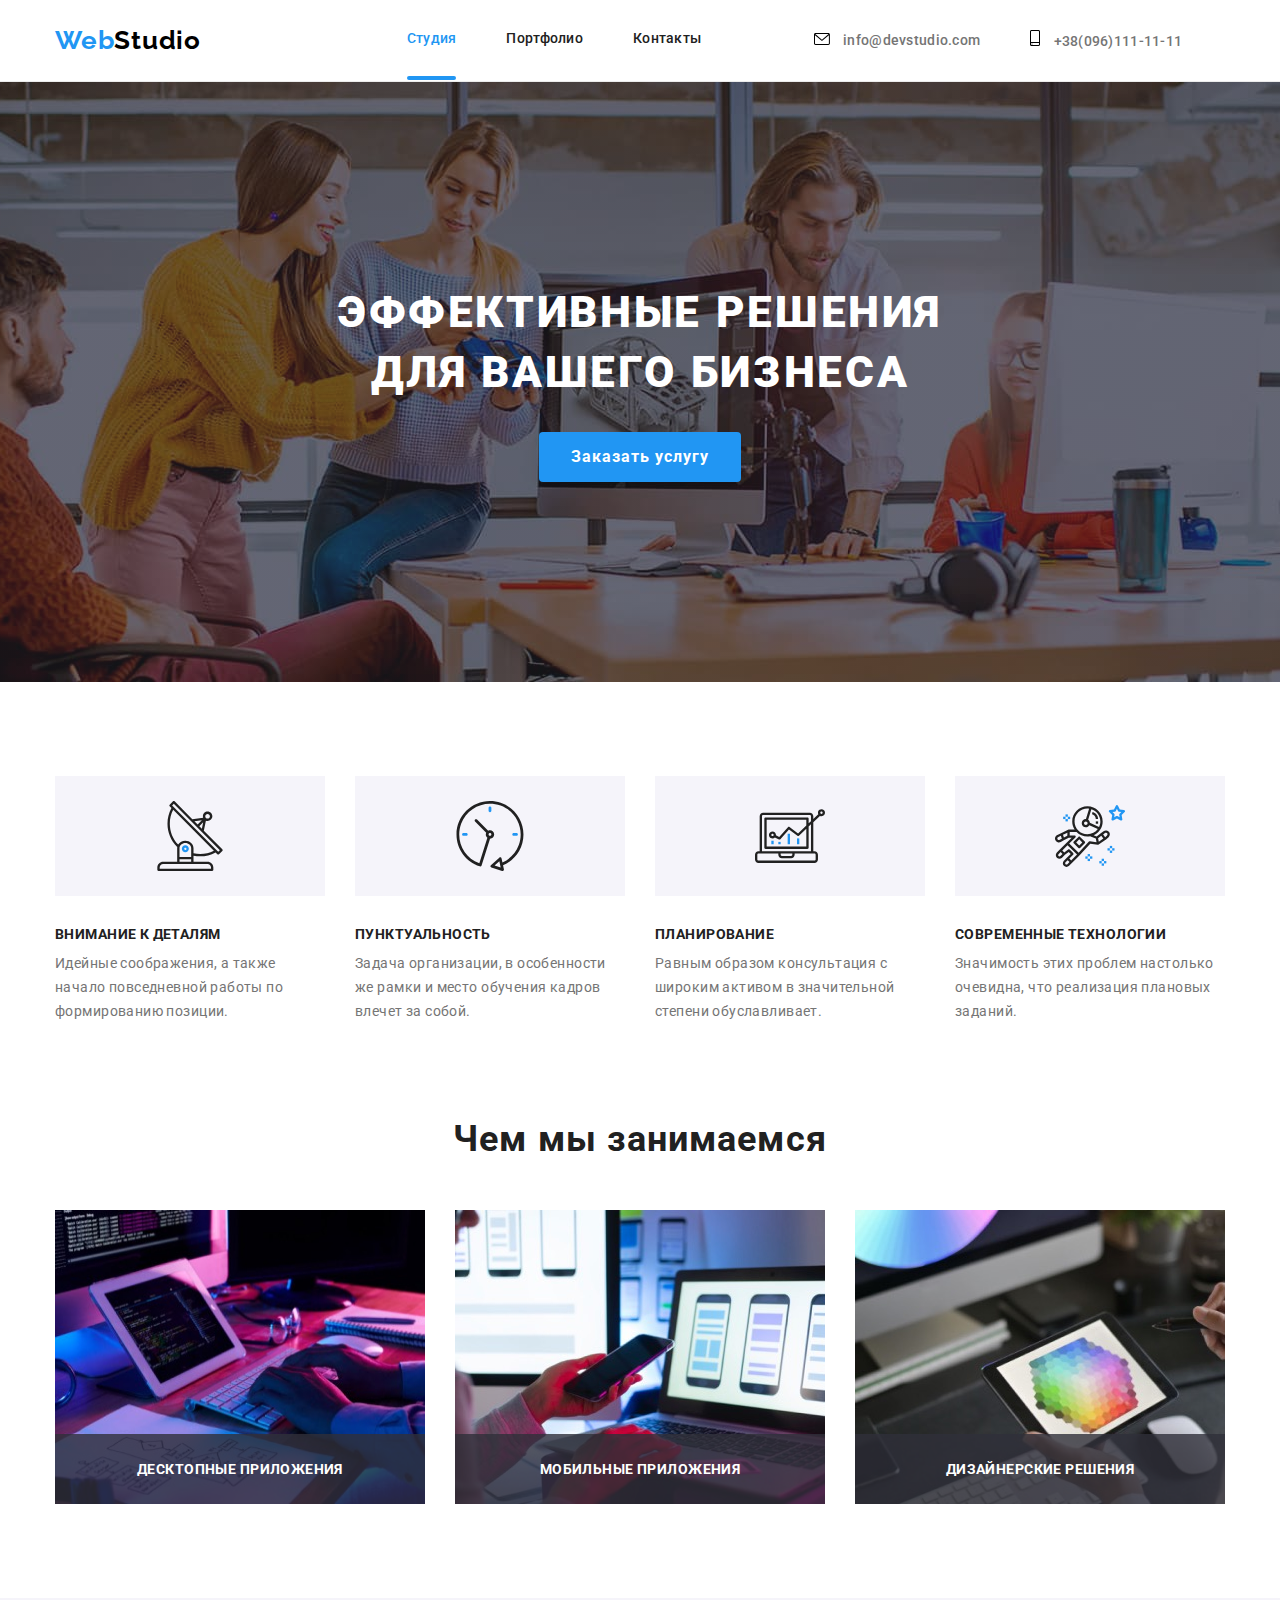
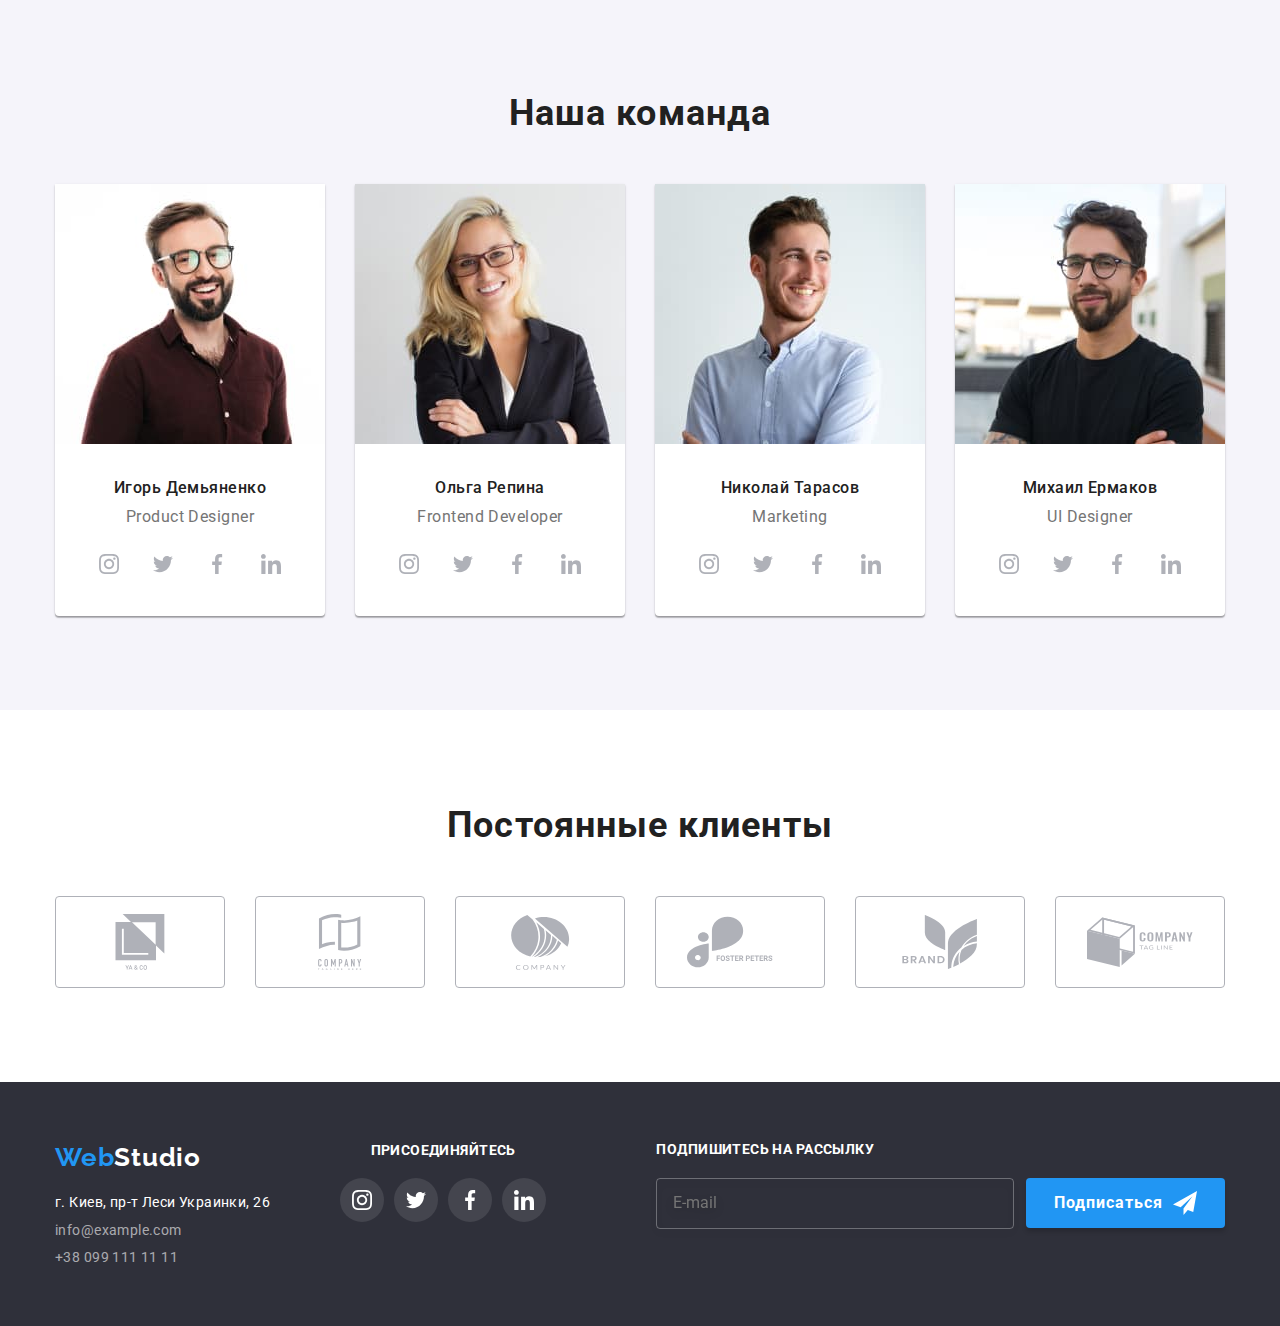
==== commit 3dd5ac1c: "reaches_the_goal_hw8_v3" ====
--- a/index.html
+++ b/index.html
@@ -17,77 +17,6 @@
     <link rel="stylesheet" href="./css/styles.css" />
     <link rel="stylesheet" href="./css/main.min.css" />
   </head>
-  <!-- <template class="my-icons">
-    <svg class="icon">
-      <use href="./images/icons.svg#icon-mail"></use>
-    </svg>
-    <svg class="icon">
-      <use href="./images/icons.svg#icon-phone"></use>
-    </svg>
-    <svg class="icon">
-      <use href="./images/icons.svg#icon-instagram"></use>
-    </svg>
-    <svg class="icon">
-      <use href="./images/icons.svg#icon-twitter"></use>
-    </svg>
-    <svg class="icon">
-      <use href="./images/icons.svg#icon-facebook"></use>
-    </svg>
-    <svg class="icon">
-      <use href="./images/icons.svg#icon-linkedin"></use>
-    </svg>
-    <svg class="icon">
-      <use href="./images/icons.svg#icon-antenna"></use>
-    </svg>
-    <svg class="icon">
-      <use href="./images/icons.svg#icon-clock"></use>
-    </svg>
-    <svg class="icon">
-      <use href="./images/icons.svg#icon-diagram"></use>
-    </svg>
-    <svg class="icon">
-      <use href="./images/icons.svg#icon-astronaut"></use>
-    </svg>
-    <svg class="icon">
-      <use href="./images/icons.svg#icon-yaco"></use>
-    </svg>
-    <svg class="icon">
-      <use href="./images/icons.svg#icon-taglineHere"></use>
-    </svg>
-    <svg class="icon">
-      <use href="./images/icons.svg#icon-company"></use>
-    </svg>
-    <svg class="icon">
-      <use href="./images/icons.svg#icon-fosterPeters"></use>
-    </svg>
-    <svg class="icon">
-      <use href="./images/icons.svg#icon-brand"></use>
-    </svg>
-    <svg class="icon">
-      <use href="./images/icons.svg#icon-tagline"></use>
-    </svg>
-    <svg class="icon">
-      <use href="./images/icons.svg#icon-close-modal"></use>
-    </svg>
-    <svg class="icon">
-      <use href="./images/icons.svg#icon-name-modal"></use>
-    </svg>
-    <svg class="icon">
-      <use href="./images/icons.svg#icon-phone-modal"></use>
-    </svg>
-    <svg class="icon">
-      <use href="./images/icons.svg#icon-mail-modal"></use>
-    </svg>
-    <svg class="icon">
-      <use href="./images/icons.svg#icon-square"></use>
-    </svg>
-    <svg class="icon">
-      <use href="./images/icons.svg#icon-subscribe"></use>
-    </svg>
-    <svg class="icon">
-      <use href="./images/icons.svg#icon-menu_open"></use>
-    </svg>
-  </template> -->
   <body>
     <header class="header">
       <div class="container header__container">
--- a/css/main.min.css
+++ b/css/main.min.css
@@ -1,2 +1,2 @@
-:root{--black-color: #000;--aiming-color: #2196f3;--main-text-color: #212121;--description-text-color: #757575;--background-color: #2f303a;--body-color: #ffffff;--border-line-color: #eeeeee;--background-button-hover: #188ce8;--background-color-our-team-section: #f5f4fa;--header-border-color: #ececec;--social-lincs-client-color: #afb1b8;--main-fonts: "Roboto", sans-serif;--logo-fonts: "Raleway", sans-serif;--cubic: cubic-bezier(0.4, 0, 0.2, 1)}html{box-sizing:border-box}*,*::before,*::after{box-sizing:inherit}body{font-family:var(--main-fonts);font-style:normal;color:var(--main-text-color)}ul{list-style:none;margin:0;padding:0}a{text-decoration:none}h1,h2,h3,h4,h5,h6,p{margin:0}input{font-family:inherit}.container{width:100%;margin:0 auto;padding:0 15px}@media screen and (min-width: 480px){.container{max-width:480px}}@media screen and (min-width: 768px){.container{max-width:768px}}@media screen and (min-width: 1200px){.container{max-width:1200px}}section{margin-top:60px;margin-right:auto;margin-left:auto}@media screen and (min-width: 768px){section{margin-top:60px}}@media screen and (min-width: 1200px){section{margin-top:94px}}.visually-hidden{position:absolute;clip:rect(0 0 0 0);width:1px;height:1px;margin:-1px}.aiming-transform{transition-property:color, fill, background-color, border, box-shadow, opacity, transform;transition-duration:250ms;transition-timing-function:var(--cubic)}.button-menu-open,.button-close-mobile,.features__card,.about-us__card-title,.social-icon-list__icon,.regular-customers__icon,.contact-form-checkbox__agreement,.contact-form-checkbox__checkbox:checked+.contact-form-checkbox__icon,.button-send,.button-close-modal,.primary-button{display:flex;align-items:center;justify-content:center}.header{display:flex;align-items:center;padding-top:16px;padding-bottom:16px;border-bottom:1px solid var(--header-border-color)}@media screen and (min-width: 768px){.header{justify-content:space-between;padding-top:15px;padding-bottom:15px;margin:0 auto}}@media screen and (min-width: 1200px){.header{padding-top:25px;padding-bottom:25px}}.header__container{display:flex;align-items:center;justify-content:space-between}@media screen and (min-width: 768px){.header__container{width:100%}}@media screen and (min-width: 1200px){.header__container{width:100%}}.nav__list{display:none}@media screen and (min-width: 768px){.nav__list{display:flex;justify-content:space-between}}@media screen and (min-width: 1200px){.nav__list{display:flex;justify-content:space-between}}.nav__item:not(:last-child){margin-right:50px}.nav__link{font-style:normal;font-weight:500;font-size:14px;line-height:1.143;letter-spacing:.02em;color:var(--main-text-color)}.nav__link:hover,.nav__link:focus{color:var(--aiming-color)}.contacts__list{display:none;width:163px}@media screen and (min-width: 768px){.contacts__list{display:flex;flex-wrap:wrap}}@media screen and (min-width: 1200px){.contacts__list{display:flex;justify-content:space-between;align-items:center;width:auto}}.contacts__item:not(:last-child){margin-bottom:10px}@media screen and (min-width: 1200px){.contacts__item:not(:last-child){margin-bottom:0;margin-right:50px}}@media screen and (min-width: 768px){.contacts__icon{margin-right:8px}}@media screen and (min-width: 1200px){.contacts__icon{margin-right:10px}}.contacts__link{font-style:normal;font-weight:500;font-size:14px;line-height:1.143;letter-spacing:.02em;color:var(--description-text-color)}.contacts__link .contacts__icon,.contacts__link .contacts__icon{transition:250ms var(--cubic)}.contacts__link:hover .contacts__icon,.contacts__link:focus .contacts__icon{fill:var(--aiming-color)}.contacts__link:hover,.contacts__link:focus{color:var(--aiming-color)}@media screen and (min-width: 768px){.container__button-open{margin-left:-70px}}@media screen and (min-width: 1200px){.container__button-open{margin-bottom:0}}.button-menu-open{box-sizing:border-box;background-color:var(--body-color);border:none;width:40px;height:40px}@media screen and (min-width: 768px){.button-menu-open{display:none}}.button-menu-open__icon{transition:fill 250ms var(--cubic)}.button-menu-open:hover .button-menu-open__icon,.button-menu-open:focus .button-menu-open__icon{fill:var(--aiming-color)}.button-close-mobile{width:35px;height:35px;box-sizing:border-box;border:none;background-color:var(--body-color)}.button-close-mobile__icon{transition:fill 250ms var(--cubic)}.button-close-mobile:hover .button-close-mobile__icon,.button-close-mobile:focus .button-close-mobile__icon{fill:var(--aiming-color)}.mobile-nav.is-hidden{visibility:hidden;opacity:0;pointer-events:none;transition:opacity 250ms var(--cubic) visibility 250ms var(--cubic)}.mobile-nav__container{position:relative;display:flex;flex-direction:column;justify-content:space-between;position:fixed;height:100%}.mobile-nav{position:absolute;background-color:var(--body-color);top:0;width:100vw;height:100vh;margin-bottom:auto;z-index:10}.mobile-nav .button-close-mobile{position:absolute;top:16px;right:0}.mobile-nav__list{padding-top:48px;padding-left:25px}.mobile-nav__item{margin-bottom:35px}.mobile-nav__link{font-style:normal;font-weight:500;font-size:40px;line-height:1.175;letter-spacing:.02em;color:var(--main-text-color)}.mobile-nav__link:hover,.mobile-nav__link:focus{color:var(--aiming-color)}.mobile-contacts__list{padding-left:25px;margin-bottom:64px}.mobile-contacts__item{margin-bottom:32px}.mobile-contacts__link{text-decoration:none;font-style:normal;font-weight:500;font-size:24px;line-height:1.167;letter-spacing:.02em;color:var(--main-text-color)}.mobile-contacts__link:hover,.mobile-contacts__link:focus{color:var(--aiming-color)}.mobile-contacts__link--aiming-color{font-weight:500;font-size:34px;line-height:1.176;letter-spacing:.02em;color:var(--aiming-color)}.mobile-social__list{display:flex;margin-bottom:40px;margin-left:15px;flex-wrap:wrap}.mobile-social__item{margin-left:10px;margin-bottom:10px;padding-right:10px;border-right:1px solid rgba(33,33,33,0.2)}.mobile-social__item:last-child{border-right:none}.mobile-social__link{box-sizing:border-box;display:inline-block;text-decoration:none;font-style:normal;font-weight:500;font-size:18px;line-height:1.222;letter-spacing:.02em;color:var(--aiming-color)}.mobile-nav__link--current-page{color:var(--aiming-color)}.logo{font-family:var(--logo-fonts);font-style:normal;font-weight:700;font-size:24px;line-height:1.192;letter-spacing:.03em}@media screen and (min-width: 1200px){.logo{font-weight:700;font-size:26px;line-height:1.192;letter-spacing:.03em}}.logo__first-part{color:var(--aiming-color)}@media screen and (min-width: 768px){.header__logo{margin-right:30px}}@media screen and (min-width: 1200px){.header__logo{margin-right:93px}}.footer__logo{display:block;margin-bottom:20px}.logo__studio_color_black{color:var(--black-color)}.logo__studio_color_white{color:var(--body-color)}.nav__link--current-page{color:var(--aiming-color)}.nav__link--current-page::after{display:flex;content:'';width:100%;border:2px solid;border-radius:2px;background:var(--body-color);margin-right:20px;color:var(--aiming-color);position:relative;top:28px}.hero{margin-top:0;text-align:center;padding-top:200px;padding-bottom:200px;margin-right:auto;margin-left:auto;background-color:var(--background-color);background-size:cover;background-position:center;background-repeat:no-repeat}@media screen and (min-device-pixel-ratio: 1), (-webkit-min-device-pixel-ratio: 1), screen and (min-resolution: 96dpi), screen and (min-resolution: 1dppx){.hero{background-image:linear-gradient(rgba(47,48,58,0.4), rgba(47,48,58,0.4)),url("../images/mobile_1x/heroBackground_M1x.jpg")}}@media screen and (min-device-pixel-ratio: 1) and (min-width: 768px), (-webkit-min-device-pixel-ratio: 1), screen and (min-resolution: 96dpi), screen and (min-resolution: 1dppx){.hero{background-image:linear-gradient(rgba(47,48,58,0.4), rgba(47,48,58,0.4)),url("../images/tablet_1x/heroBackground_T1x.jpg")}}@media screen and (min-device-pixel-ratio: 1) and (min-width: 1200px), (-webkit-min-device-pixel-ratio: 1), screen and (min-resolution: 96dpi), screen and (min-resolution: 1dppx){.hero{background-image:linear-gradient(rgba(47,48,58,0.4), rgba(47,48,58,0.4)),url("../images/desktop_1x/heroBackground_D1x.jpg")}}.hero__title{font-weight:900;font-size:26px;line-height:1.615;letter-spacing:.06em;align-items:center;text-align:center;text-transform:uppercase;width:100%;margin:auto auto 30px auto;color:var(--body-color)}@media screen and (min-width: 480px){.hero__title{width:360px}}@media screen and (min-width: 768px){.hero__title{width:360px}}@media screen and (min-width: 1200px){.hero__title{font-weight:900;font-size:44px;line-height:1.364;letter-spacing:.06em;width:696px}}@media screen and (min-width: 768px){.features__list{display:flex;flex-wrap:wrap;margin-top:-30px;margin-left:-30px}}.features__item{width:100%;margin-top:30px}@media screen and (min-width: 768px){.features__item{flex-basis:calc((100% - 60px) / 2);margin-left:30px}}@media screen and (min-width: 1200px){.features__item{flex-basis:calc((100% - 120px) / 4);margin-left:30px}}.features__card{margin-bottom:30px;height:120px;box-sizing:border-box;background-color:var(--background-color-our-team-section)}.features__title{font-weight:700;font-size:14px;line-height:1.143;letter-spacing:.03em;margin-bottom:10px;color:var(--main-text-color);text-transform:uppercase}@media screen and (min-width: 768px){.features__title{text-align:center}}@media screen and (min-width: 1200px){.features__title{text-align:left}}.features__text{font-weight:400;font-size:14px;line-height:1.714;letter-spacing:.03em;color:var(--description-text-color)}.about-us{display:none}@media screen and (min-width: 768px){.about-us{display:none}}@media screen and (min-width: 1200px){.about-us{display:block}}.about-us__title{font-weight:700;font-size:36px;line-height:1.167;letter-spacing:.03em;text-align:center;color:var(--main-text-color)}.about-us__list{display:flex;justify-content:space-between;padding-left:0px;margin-top:50px;flex-wrap:wrap}.about-us__item{flex-basis:calc((100% - 60px) / 3);position:relative}.about-us__img{display:block}.about-us__card-title{position:absolute;bottom:0;margin:0;width:100%;height:70px;font-weight:700;font-size:14px;line-height:1.172;letter-spacing:.03em;text-transform:uppercase;color:var(--body-color);background-color:rgba(47,48,58,0.8)}.our-team{margin-bottom:0;padding-top:60px;padding-bottom:60px;background-color:var(--background-color-our-team-section)}@media screen and (min-width: 768px){.our-team{margin-bottom:0;padding-top:60px;padding-bottom:60px}}@media screen and (min-width: 1200px){.our-team{margin-bottom:0;padding-top:94px;padding-bottom:94px}}.our-team__title{font-weight:700;font-size:28px;line-height:1.179;letter-spacing:.03em;text-align:center}@media screen and (min-width: 1200px){.our-team__title{font-weight:700;font-size:36px;line-height:1.167;letter-spacing:.03em}}.our-team__list{margin-top:30px}@media screen and (min-width: 768px){.our-team__list{display:flex;flex-wrap:wrap;margin-top:0;margin-left:-30px}}@media screen and (min-width: 1200px){.our-team__list{margin-top:50px}}.our-team__item{margin-top:30px;background-color:var(--body-color);box-shadow:0px 1px 3px rgba(0,0,0,0.12),0px 1px 1px rgba(0,0,0,0.14),0px 2px 1px rgba(0,0,0,0.2);border-radius:0px 0px 4px 4px}@media screen and (min-width: 768px){.our-team__item{flex-basis:calc((100% - 60px)/2);margin-left:30px}}@media screen and (min-width: 1200px){.our-team__item{flex-basis:calc((100% - 120px)/4);margin-left:30px}}.our-team__wrapper{padding-top:30px;padding-bottom:30px}.our-team__name{font-weight:500;font-size:16px;line-height:1.187;letter-spacing:.03em;text-align:center;margin-bottom:10px}.our-team__prof{font-weight:400;font-size:16px;line-height:1.187;letter-spacing:.03em;text-align:center;color:var(--description-text-color);margin-bottom:16px}.social-icon-list{margin:0 auto;display:flex;justify-content:center}.social-icon-list__item:not(:last-child){margin-right:10px}.social-icon-list__icon{width:44px;height:44px;border-radius:50%}.social-icon-list__icon--light{fill:var(--social-lincs-client-color);background-color:var(--body-color)}.social-icon-list__icon--light:hover,.social-icon-list__icon--light:focus{background-color:var(--aiming-color);fill:var(--body-color)}.social-icon-list__icon--dark{fill:var(--body-color);background-color:rgba(255,255,255,0.1)}.social-icon-list__icon--dark:hover,.social-icon-list__icon--dark:focus{background-color:var(--aiming-color)}.regular-customers__title{font-weight:700;font-size:36px;line-height:1.167;letter-spacing:.03em;text-align:center}.regular-customers{margin-bottom:60px}.regular-customers__list{display:flex;flex-wrap:wrap;margin-left:-30px}@media screen and (min-width: 768px){.regular-customers__list{display:flex}}@media screen and (min-width: 1200px){.regular-customers__list{display:flex;margin-top:50px}}.regular-customers__item{margin-top:30px;margin-left:30px;flex-basis:calc((100% - 60px) / 2)}@media screen and (min-width: 768px){.regular-customers__item{flex-basis:calc((100% - 90px) / 3)}}@media screen and (min-width: 1200px){.regular-customers__item{flex-basis:calc((100% - 180px) / 6)}}.regular-customers__icon{box-sizing:border-box;border:1px solid var(--social-lincs-client-color);border-radius:4px;fill:var(--social-lincs-client-color);width:100%;height:92px}.regular-customers__icon:hover,.regular-customers__icon:focus{border:1px solid var(--aiming-color);fill:var(--aiming-color)}.footer{background-color:var(--background-color);padding-top:60px;padding-bottom:60px}@media screen and (min-width: 1200px){.footer__container{display:flex;justify-content:space-between}}@media screen and (min-width: 768px){.logo-contacts-social{display:flex;justify-content:space-around;margin-bottom:0}}@media screen and (min-width: 1200px){.logo-contacts-social{display:flex;align-items:flex-start;margin-bottom:0}}.footer-logo-contacts{text-align:center}@media screen and (min-width: 768px){.footer-logo-contacts{text-align:center}}@media screen and (min-width: 1200px){.footer-logo-contacts{display:flex;align-items:flex-start;flex-direction:column;text-align:start;margin-right:70px;margin-bottom:0px}}.footer__item:not(:last-child){margin-bottom:8px}@media screen and (min-width: 768px){.footer__item:not(:last-child){margin-bottom:8px}}@media screen and (min-width: 1200px){.footer__item:not(:last-child){margin-bottom:9px}}.footer__link{font-style:normal;font-family:var(--main-fonts);color:var(--body-color);font-weight:400;font-size:14px;line-height:1.143;letter-spacing:.03em}.footer__link:hover,.footer__link:focus{color:var(--aiming-color)}.footer__link--transparency{color:rgba(255,255,255,0.6)}.footer-social{display:flex;align-items:center;flex-direction:column;margin-top:60px}@media screen and (min-width: 768px){.footer-social{margin-top:0}}.footer-social__title{font-weight:700;font-size:14px;line-height:1.143;letter-spacing:.03em;text-transform:uppercase;width:145px;color:var(--body-color);margin-bottom:20px}.contact-form{text-align:left;padding:20px 40px}@media screen and (min-width: 486px){.contact-form{padding:40px}}@media screen and (min-width: 768px){.contact-form{padding:40px}}@media screen and (min-width: 1200px){.contact-form{padding:40px}}.contact-form__title{display:inline-block;text-align:center;margin-bottom:12px;font-weight:700;font-size:16px;line-height:1.5;letter-spacing:.03em;text-align:center}@media screen and (min-width: 480px){.contact-form__title{font-weight:700;font-size:20px;line-height:1.5;letter-spacing:.03em}}@media screen and (min-width: 768px){.contact-form__title{font-weight:700;font-size:20px;line-height:1.5;letter-spacing:.03em}}@media screen and (min-width: 1200px){.contact-form__title{font-weight:700;font-size:20px;line-height:1.15;letter-spacing:.03em}}.contact-form-label{font-weight:400;font-size:12px;line-height:1.16;letter-spacing:.01em;color:var(--description-text-color);margin-bottom:4px;text-align:left}.contact-form__name,.contact-form__phone,.contact-form__email{position:relative;margin-bottom:10px}.contact-form__textarea{margin-bottom:5px}@media screen and (min-width: 432px){.contact-form__textarea{margin-bottom:20px}}@media screen and (min-width: 768px){.contact-form__textarea{margin-bottom:20px}}@media screen and (min-width: 1200px){.contact-form__textarea{margin-bottom:20px}}.contact-form-checkbox{margin-bottom:5px}@media screen and (min-width: 432px){.contact-form-checkbox{margin-bottom:30px}}@media screen and (min-width: 768px){.contact-form-checkbox{margin-bottom:30px}}@media screen and (min-width: 1200px){.contact-form-checkbox{margin-bottom:30px}}.contact-form__icon{position:absolute;top:65%;left:15px;transform:translateY(-50%)}.contact-form__input{display:block;width:100%;height:40px;margin:0;padding:14px 42px;border:1px solid rgba(33,33,33,0.2);border-radius:4px;outline:none}.contact-form__input:focus{border-color:var(--aiming-color)}.contact-form__input:focus+.contact-form__icon{fill:var(--aiming-color)}.contact-form__coment{width:100%;min-height:120px;padding:12px 16px;resize:none;font-weight:400;font-size:14px;line-height:1.14;letter-spacing:.01em;border:1px solid rgba(33,33,33,0.2);border-radius:4px;outline:none}.contact-form__coment:focus{border-color:var(--aiming-color)}.contact-form-checkbox__agreement{font-weight:400;font-size:14px;line-height:1.71;letter-spacing:.03em;color:var(--text-color)}.contact-form-checkbox__agreement:hover .contact-form-checkbox__icon,.contact-form-checkbox__agreement:focus .contact-form-checkbox__icon{border-color:var(--aiming-color)}.contact-form-checkbox__checkbox{position:absolute;width:1px;height:1px;margin:-1px;border:0;padding:0;clip:rect(0 0 0 0);overflow:hidden;outline:none}.contact-form-checkbox__checkbox:checked+.contact-form-checkbox__icon{border-color:transparent;background-color:var(--aiming-color);background-image:url(../images/icons/agreement.svg);background-size:contain;background-origin:border-box;background-repeat:no-repeat}.contact-form-checkbox__checkbox:focus+.contact-form-checkbox__icon{border-color:var(--aiming-color)}.contact-form-checkbox__icon{display:inline-block;width:16px;height:15px;border:2px solid var(--main-text-color);border-radius:2px;margin-right:7px;cursor:pointer}.contact-form-checkbox__title{font-weight:400;font-size:12px;line-height:1.167;letter-spacing:.03em}@media screen and (min-width: 768px){.contact-form-checkbox__title{font-weight:400;font-size:12px;line-height:1.167;letter-spacing:.03em}}@media screen and (min-width: 1200px){.contact-form-checkbox__title{font-weight:400;font-size:14px;line-height:1.71;letter-spacing:.03em}}.contact-form-checkbox__link-policy-conf{display:inline-block;font-weight:400;font-size:12px;line-height:1.167;letter-spacing:.03em;text-decoration-line:underline;color:var(--aiming-color);cursor:pointer}@media screen and (min-width: 768px){.contact-form-checkbox__link-policy-conf{font-weight:400;font-size:12px;line-height:1.167;letter-spacing:.03em}}@media screen and (min-width: 1200px){.contact-form-checkbox__link-policy-conf{font-weight:400;font-size:14px;line-height:1.71;letter-spacing:.03em;margin-left:4px}}.portfolio{margin-top:60px;margin-bottom:60px}@media screen and (min-width: 1200px){.portfolio{margin-top:94px;margin-bottom:94px}}.portfolio-button__list{display:flex;flex-wrap:wrap;justify-content:flex-start;margin-left:-8px}@media screen and (min-width: 768px){.portfolio-button__list{display:flex;justify-content:center}}@media screen and (min-width: 1200px){.portfolio-button__list{display:flex;justify-content:center}}.portfolio-button__item{margin-left:8px}@media screen and (max-width: 768px){.portfolio-button__item{margin-top:15px}}.portfolio-card__list{display:flex;flex-wrap:wrap;margin-top:10px;margin-left:-30px}@media screen and (min-width: 768px){.portfolio-card__list{margin-top:0}}@media screen and (min-width: 1200px){.portfolio-card__list{margin-top:20px}}.portfolio-card__item{background:var(--body-color);max-width:450px;margin-top:30px}@media screen and (min-width: 768px){.portfolio-card__item{display:flex;flex-basis:calc((100% - 60px)/2);margin-left:30px;max-width:354px}}@media screen and (min-width: 1200px){.portfolio-card__item{display:flex;flex-basis:calc((100% - 90px)/3);margin-left:30px;max-width:370px}}.portfolio-card__link{transition:box-shadow 250ms var(--cubic)}.portfolio-card__link:hover,.portfolio-card__link:focus{box-shadow:0px 1px 1px rgba(0,0,0,0.12),0px 4px 4px rgba(0,0,0,0.06),1px 4px 6px rgba(0,0,0,0.16)}.portfolio-card__link:hover .portfolio-card-hover-wrapper,.portfolio-card__link:focus .portfolio-card-hover-wrapper{opacity:1;transform:translate(0%);transition:transform 250ms var(--cubic)}.portfolio-card__thumb{position:relative;overflow:hidden}.portfolio-card__img{display:block;flex-basis:370px;height:auto}.portfolio-card__caption{padding:20px 24px;border-right:1px solid var(--border-line-color);border-bottom:1px solid var(--border-line-color);border-left:1px solid var(--border-line-color)}.portfolio-card__title{font-weight:700;font-size:18px;line-height:2;letter-spacing:.06em;color:var(--main-text-color);margin-bottom:4px}.portfolio-card__text{font-weight:400;font-size:16px;line-height:1.875;letter-spacing:.03em;color:var(--description-text-color)}.portfolio-card-hover-wrapper{position:absolute;width:100%;height:100%;top:0;background-color:rgba(33,150,243,0.9);padding:63px 24px;transform:translateY(100%);opacity:0}.portfolio-card-hover-wrapper__text{font-weight:400;font-size:18px;line-height:1.556;letter-spacing:.03em;color:var(--body-color)}.backdrop{position:fixed;top:0;left:0;width:100%;height:100%;background:rgba(0,0,0,0.2);visibility:visible;opacity:1;transition:opacity 250ms var(--cubic) visibility 250ms var(--cubic)}.backdrop__modal{position:absolute;top:50%;left:50%;transform:translate(-50%, -50%);width:90vw;height:560px;background-color:var(--body-color);box-shadow:0px 1px 3px rgba(0,0,0,0.12),0px 1px 1px rgba(0,0,0,0.14),0px 2px 1px rgba(0,0,0,0.2);border-radius:4px}@media screen and (min-width: 486px){.backdrop__modal{width:450px;height:609px}}@media screen and (min-width: 768px){.backdrop__modal{width:450px;height:609px}}@media screen and (min-width: 1200px){.backdrop__modal{width:528px;height:581px}}.backdrop__modal .button-close-modal{position:absolute;top:8px;right:8px}.backdrop.is-hidden{visibility:hidden;opacity:0;pointer-events:none;transition:opacity 250ms var(--cubic) visibility 250ms var(--cubic)}.button-close-modal{width:30px;height:30px;border:1px solid rgba(0,0,0,0.1);box-sizing:border-box;border-radius:50%;background-color:var(--body-color)}.button-close-modal__icon{width:18px;height:18px;transition:fill 250ms var(--cubic)}.button-close-modal:hover .button-close-modal__icon,.button-close-modal:focus .button-close-modal__icon{fill:var(--aiming-color)}.subscribe-form{display:flex;align-items:center;flex-direction:column;margin-top:60px}@media screen and (min-width: 1200px){.subscribe-form{align-items:start;margin-top:0}}.subscribe-form__title{display:block;font-weight:700;font-size:14px;line-height:1.14;letter-spacing:.03em;text-transform:uppercase;color:var(--body-color)}.subscribe-form__box{display:flex;align-items:center;flex-direction:column;margin-top:20px;width:100%}@media screen and (min-width: 1200px){.subscribe-form__box{flex-direction:row}}.subscribe-form__area-input{width:100%;padding:15px 16px;border:1px solid rgba(255,255,255,0.3);filter:drop-shadow(0px 4px 4px rgba(0,0,0,0.15));border-radius:4px;color:var(--body-color);background-color:transparent;cursor:pointer;outline:none;margin-bottom:20px}@media screen and (min-width: 768px){.subscribe-form__area-input{width:450px}}@media screen and (min-width: 1200px){.subscribe-form__area-input{width:358px;margin-right:12px;margin-bottom:0}}.subscribe-form__area-input:focus{border-color:var(--aiming-color)}.subscribe-form__icon{fill:var(--body-color);margin-left:10px}.primary-button{font-weight:700;font-size:16px;line-height:1.875;letter-spacing:.06em;background-color:var(--aiming-color);color:var(--body-color);box-shadow:0px 4px 4px rgba(0,0,0,0.15);border:none;border-radius:4px;cursor:pointer}.primary-button:hover,.primary-button:focus{background-color:var(--background-button-hover)}.primary-button--padding-hero{padding:10px 32px;display:inline-block}.primary-button--padding-footer{padding:10px 28px}.primary-button--padding-moodal-form{padding:10px 55px}.button-portfolio{display:flex;font-weight:500;font-size:16px;line-height:1.625;letter-spacing:.03em;padding:6px 22px;background-color:var(--background-color-our-team-section);border:none;border-radius:4px;cursor:pointer}.button-portfolio:hover,.button-portfolio:focus{background-color:var(--aiming-color);color:var(--body-color);box-shadow:0px 3px 1px rgba(0,0,0,0.1),0px 1px 2px rgba(0,0,0,0.08),0px 2px 2px rgba(0,0,0,0.12)}
+:root{--black-color: #000;--aiming-color: #2196f3;--main-text-color: #212121;--description-text-color: #757575;--background-color: #2f303a;--body-color: #ffffff;--border-line-color: #eeeeee;--background-button-hover: #188ce8;--background-color-our-team-section: #f5f4fa;--header-border-color: #ececec;--social-lincs-client-color: #afb1b8;--main-fonts: "Roboto", sans-serif;--logo-fonts: "Raleway", sans-serif;--cubic: cubic-bezier(0.4, 0, 0.2, 1)}html{box-sizing:border-box}*,*::before,*::after{box-sizing:inherit}body{font-family:var(--main-fonts);font-style:normal;color:var(--main-text-color)}ul{list-style:none;margin:0;padding:0}a{text-decoration:none}h1,h2,h3,h4,h5,h6,p{margin:0}input{font-family:inherit}.container{width:100%;margin:0 auto;padding:0 15px}@media screen and (min-width: 480px){.container{max-width:480px}}@media screen and (min-width: 768px){.container{max-width:768px}}@media screen and (min-width: 1200px){.container{max-width:1200px}}section{padding-top:60px;padding-bottom:60px;margin-right:auto;margin-left:auto}@media screen and (min-width: 768px){section{padding-top:60px;padding-bottom:60px}}@media screen and (min-width: 1200px){section{padding-top:94px;padding-bottom:94px}}.visually-hidden{position:absolute;clip:rect(0 0 0 0);width:1px;height:1px;margin:-1px}.aiming-transform{transition-property:color, fill, background-color, border, box-shadow, opacity, transform;transition-duration:250ms;transition-timing-function:var(--cubic)}.button-menu-open,.button-close-mobile,.features__card,.about-us__card-title,.social-icon-list__icon,.regular-customers__icon,.contact-form-checkbox__agreement,.contact-form-checkbox__checkbox:checked+.contact-form-checkbox__icon,.button-send,.button-close-modal,.primary-button{display:flex;align-items:center;justify-content:center}.header{display:flex;align-items:center;padding-top:16px;padding-bottom:16px;border-bottom:1px solid var(--header-border-color)}@media screen and (min-width: 768px){.header{justify-content:space-between;padding-top:15px;padding-bottom:15px;margin:0 auto}}@media screen and (min-width: 1200px){.header{padding-top:25px;padding-bottom:25px}}.header__container{display:flex;align-items:center;justify-content:space-between}@media screen and (min-width: 768px){.header__container{width:100%}}@media screen and (min-width: 1200px){.header__container{width:100%}}.nav__list{display:none}@media screen and (min-width: 768px){.nav__list{display:flex;justify-content:space-between}}@media screen and (min-width: 1200px){.nav__list{display:flex;justify-content:space-between}}.nav__item:not(:last-child){margin-right:50px}.nav__link{font-style:normal;font-weight:500;font-size:14px;line-height:1.143;letter-spacing:.02em;color:var(--main-text-color)}.nav__link:hover,.nav__link:focus{color:var(--aiming-color)}.contacts__list{display:none;width:163px}@media screen and (min-width: 768px){.contacts__list{display:flex;flex-wrap:wrap}}@media screen and (min-width: 1200px){.contacts__list{display:flex;justify-content:space-between;align-items:center;width:auto}}.contacts__item:not(:last-child){margin-bottom:10px}@media screen and (min-width: 1200px){.contacts__item:not(:last-child){margin-bottom:0;margin-right:50px}}@media screen and (min-width: 768px){.contacts__icon{margin-right:8px}}@media screen and (min-width: 1200px){.contacts__icon{margin-right:10px}}.contacts__link{font-style:normal;font-weight:500;font-size:14px;line-height:1.143;letter-spacing:.02em;color:var(--description-text-color)}.contacts__link .contacts__icon,.contacts__link .contacts__icon{transition:250ms var(--cubic)}.contacts__link:hover .contacts__icon,.contacts__link:focus .contacts__icon{fill:var(--aiming-color)}.contacts__link:hover,.contacts__link:focus{color:var(--aiming-color)}@media screen and (min-width: 768px){.container__button-open{margin-left:-70px}}@media screen and (min-width: 1200px){.container__button-open{margin-bottom:0}}.button-menu-open{box-sizing:border-box;background-color:var(--body-color);border:none;width:40px;height:40px}@media screen and (min-width: 768px){.button-menu-open{display:none}}.button-menu-open__icon{transition:fill 250ms var(--cubic)}.button-menu-open:hover .button-menu-open__icon,.button-menu-open:focus .button-menu-open__icon{fill:var(--aiming-color)}.button-close-mobile{width:35px;height:35px;box-sizing:border-box;border:none;background-color:var(--body-color)}.button-close-mobile__icon{transition:fill 250ms var(--cubic)}.button-close-mobile:hover .button-close-mobile__icon,.button-close-mobile:focus .button-close-mobile__icon{fill:var(--aiming-color)}.mobile-nav.is-hidden{visibility:hidden;opacity:0;pointer-events:none;transition:opacity 250ms var(--cubic) visibility 250ms var(--cubic)}.mobile-nav__container{position:relative;display:flex;flex-direction:column;justify-content:space-between;position:fixed;height:100%}.mobile-nav{position:absolute;background-color:var(--body-color);top:0;width:100vw;height:100vh;margin-bottom:auto;z-index:10}.mobile-nav .button-close-mobile{position:absolute;top:16px;right:0}.mobile-nav__list{padding-top:48px;padding-left:25px}.mobile-nav__item{margin-bottom:35px}.mobile-nav__link{font-style:normal;font-weight:500;font-size:40px;line-height:1.175;letter-spacing:.02em;color:var(--main-text-color)}.mobile-nav__link:hover,.mobile-nav__link:focus{color:var(--aiming-color)}.mobile-contacts__list{padding-left:25px;margin-bottom:64px}.mobile-contacts__item{margin-bottom:32px}.mobile-contacts__link{text-decoration:none;font-style:normal;font-weight:500;font-size:24px;line-height:1.167;letter-spacing:.02em;color:var(--main-text-color)}.mobile-contacts__link:hover,.mobile-contacts__link:focus{color:var(--aiming-color)}.mobile-contacts__link--aiming-color{font-weight:500;font-size:34px;line-height:1.176;letter-spacing:.02em;color:var(--aiming-color)}.mobile-social__list{display:flex;margin-bottom:40px;margin-left:15px;flex-wrap:wrap}.mobile-social__item{margin-left:10px;margin-bottom:10px;padding-right:10px;border-right:1px solid rgba(33,33,33,0.2)}.mobile-social__item:last-child{border-right:none}.mobile-social__link{box-sizing:border-box;display:inline-block;text-decoration:none;font-style:normal;font-weight:500;font-size:18px;line-height:1.222;letter-spacing:.02em;color:var(--aiming-color)}.mobile-nav__link--current-page{color:var(--aiming-color)}.logo{font-family:var(--logo-fonts);font-style:normal;font-weight:700;font-size:24px;line-height:1.192;letter-spacing:.03em}@media screen and (min-width: 1200px){.logo{font-weight:700;font-size:26px;line-height:1.192;letter-spacing:.03em}}.logo__first-part{color:var(--aiming-color)}@media screen and (min-width: 768px){.header__logo{margin-right:30px}}@media screen and (min-width: 1200px){.header__logo{margin-right:93px}}.footer__logo{display:block;margin-bottom:20px}.logo__studio_color_black{color:var(--black-color)}.logo__studio_color_white{color:var(--body-color)}.nav__link--current-page{color:var(--aiming-color)}.nav__link--current-page::after{display:flex;content:'';width:100%;border:2px solid;border-radius:2px;background:var(--body-color);margin-right:20px;color:var(--aiming-color);position:relative;top:28px}.hero{margin-top:0;text-align:center;padding-top:200px;padding-bottom:200px;margin-right:auto;margin-left:auto;background-color:var(--background-color);background-size:cover;background-position:center;background-repeat:no-repeat}@media screen and (min-device-pixel-ratio: 1), (-webkit-min-device-pixel-ratio: 1), screen and (min-resolution: 96dpi), screen and (min-resolution: 1dppx){.hero{background-image:linear-gradient(rgba(47,48,58,0.4), rgba(47,48,58,0.4)),url("../images/mobile_1x/heroBackground_M1x.jpg")}}@media screen and (min-device-pixel-ratio: 1) and (min-width: 768px), (-webkit-min-device-pixel-ratio: 1), screen and (min-resolution: 96dpi), screen and (min-resolution: 1dppx){.hero{background-image:linear-gradient(rgba(47,48,58,0.4), rgba(47,48,58,0.4)),url("../images/tablet_1x/heroBackground_T1x.jpg")}}@media screen and (min-device-pixel-ratio: 1) and (min-width: 1200px), (-webkit-min-device-pixel-ratio: 1), screen and (min-resolution: 96dpi), screen and (min-resolution: 1dppx){.hero{background-image:linear-gradient(rgba(47,48,58,0.4), rgba(47,48,58,0.4)),url("../images/desktop_1x/heroBackground_D1x.jpg")}}.hero__title{font-weight:900;font-size:26px;line-height:1.615;letter-spacing:.06em;align-items:center;text-align:center;text-transform:uppercase;width:100%;margin:auto auto 30px auto;color:var(--body-color)}@media screen and (min-width: 480px){.hero__title{width:360px}}@media screen and (min-width: 768px){.hero__title{width:360px}}@media screen and (min-width: 1200px){.hero__title{font-weight:900;font-size:44px;line-height:1.364;letter-spacing:.06em;width:696px}}.features__list{margin-top:-30px}@media screen and (min-width: 768px){.features__list{display:flex;flex-wrap:wrap;margin-left:-30px}}.features__item{width:100%;margin-top:30px}@media screen and (min-width: 768px){.features__item{flex-basis:calc((100% - 60px) / 2);margin-left:30px}}@media screen and (min-width: 1200px){.features__item{flex-basis:calc((100% - 120px) / 4);margin-left:30px}}.features__card{margin-bottom:30px;height:120px;box-sizing:border-box;background-color:var(--background-color-our-team-section)}.features__title{font-weight:700;font-size:14px;line-height:1.143;letter-spacing:.03em;margin-bottom:10px;text-align:center;color:var(--main-text-color);text-transform:uppercase}@media screen and (min-width: 768px){.features__title{text-align:left}}@media screen and (min-width: 1200px){.features__title{text-align:left}}.features__text{font-weight:400;font-size:14px;line-height:1.714;letter-spacing:.03em;color:var(--description-text-color)}.about-us{display:none}@media screen and (min-width: 768px){.about-us{display:none}}@media screen and (min-width: 1200px){.about-us{padding-top:0;display:block}}.about-us__title{margin-bottom:50px;font-weight:700;font-size:36px;line-height:1.167;letter-spacing:.03em;text-align:center;color:var(--main-text-color)}.about-us__list{display:flex;justify-content:space-between;padding-left:0;flex-wrap:wrap}.about-us__item{flex-basis:calc((100% - 60px) / 3);position:relative}.about-us__img{display:block}.about-us__card-title{position:absolute;bottom:0;margin:0;width:100%;height:70px;font-weight:700;font-size:14px;line-height:1.172;letter-spacing:.03em;text-transform:uppercase;color:var(--body-color);background-color:rgba(47,48,58,0.8)}.our-team{background-color:var(--background-color-our-team-section)}.our-team__title{margin-bottom:30px;font-weight:700;font-size:28px;line-height:1.179;letter-spacing:.03em;text-align:center}@media screen and (min-width: 1200px){.our-team__title{margin-bottom:50px;font-weight:700;font-size:36px;line-height:1.167;letter-spacing:.03em}}.our-team__list{margin-left:0}@media screen and (min-width: 768px){.our-team__list{display:flex;flex-wrap:wrap;margin-top:0;margin-left:-30px}}.our-team__item{margin-top:30px;background-color:var(--body-color);box-shadow:0px 1px 3px rgba(0,0,0,0.12),0px 1px 1px rgba(0,0,0,0.14),0px 2px 1px rgba(0,0,0,0.2);border-radius:0px 0px 4px 4px}.our-team__item:first-child{margin-top:0}@media screen and (min-width: 768px){.our-team__item{flex-basis:calc((100% - 60px)/2);margin-top:30px;margin-left:30px}.our-team__item:nth-child(1),.our-team__item:nth-child(2){margin-top:0}}@media screen and (min-width: 1200px){.our-team__item{flex-basis:calc((100% - 120px)/4);margin-top:0;margin-left:30px}}.our-team__wrapper{padding-top:30px;padding-bottom:30px}.our-team__name{font-weight:500;font-size:16px;line-height:1.187;letter-spacing:.03em;text-align:center;margin-bottom:10px}.our-team__prof{font-weight:400;font-size:16px;line-height:1.187;letter-spacing:.03em;text-align:center;color:var(--description-text-color);margin-bottom:16px}.social-icon-list{margin:0 auto;display:flex;justify-content:center}.social-icon-list__item:not(:last-child){margin-right:10px}.social-icon-list__icon{width:44px;height:44px;border-radius:50%}.social-icon-list__icon--light{fill:var(--social-lincs-client-color);background-color:var(--body-color)}.social-icon-list__icon--light:hover,.social-icon-list__icon--light:focus{background-color:var(--aiming-color);fill:var(--body-color)}.social-icon-list__icon--dark{fill:var(--body-color);background-color:rgba(255,255,255,0.1)}.social-icon-list__icon--dark:hover,.social-icon-list__icon--dark:focus{background-color:var(--aiming-color)}.regular-customers__title{font-weight:700;font-size:36px;line-height:1.167;letter-spacing:.03em;text-align:center;margin-bottom:30px}@media screen and (min-width: 1200px){.regular-customers__title{margin-bottom:50px}}.regular-customers__list{display:flex;flex-wrap:wrap;margin-top:-30px;margin-left:-30px}@media screen and (min-width: 768px){.regular-customers__list{display:flex}}@media screen and (min-width: 1200px){.regular-customers__list{display:flex}}.regular-customers__item{margin-top:30px;margin-left:30px;flex-basis:calc((100% - 60px) / 2)}@media screen and (min-width: 768px){.regular-customers__item{flex-basis:calc((100% - 90px) / 3)}}@media screen and (min-width: 1200px){.regular-customers__item{flex-basis:calc((100% - 180px) / 6)}}.regular-customers__icon{box-sizing:border-box;border:1px solid var(--social-lincs-client-color);border-radius:4px;fill:var(--social-lincs-client-color);width:100%;height:92px}.regular-customers__icon:hover,.regular-customers__icon:focus{border:1px solid var(--aiming-color);fill:var(--aiming-color)}.footer{background-color:var(--background-color);padding-top:60px;padding-bottom:60px}@media screen and (min-width: 1200px){.footer__container{display:flex;justify-content:space-between}}@media screen and (min-width: 768px){.logo-contacts-social{display:flex;justify-content:space-around;margin-bottom:0}}@media screen and (min-width: 1200px){.logo-contacts-social{display:flex;align-items:flex-start;margin-bottom:0}}.footer-logo-contacts{text-align:center}@media screen and (min-width: 768px){.footer-logo-contacts{text-align:center}}@media screen and (min-width: 1200px){.footer-logo-contacts{display:flex;align-items:flex-start;flex-direction:column;text-align:start;margin-right:70px;margin-bottom:0px}}.footer__item:not(:last-child){margin-bottom:8px}@media screen and (min-width: 768px){.footer__item:not(:last-child){margin-bottom:8px}}@media screen and (min-width: 1200px){.footer__item:not(:last-child){margin-bottom:9px}}.footer__link{font-style:normal;font-family:var(--main-fonts);color:var(--body-color);font-weight:400;font-size:14px;line-height:1.143;letter-spacing:.03em}.footer__link:hover,.footer__link:focus{color:var(--aiming-color)}.footer__link--transparency{color:rgba(255,255,255,0.6)}.footer-social{display:flex;align-items:center;flex-direction:column;margin-top:60px}@media screen and (min-width: 768px){.footer-social{margin-top:0}}.footer-social__title{font-weight:700;font-size:14px;line-height:1.143;letter-spacing:.03em;text-transform:uppercase;width:145px;color:var(--body-color);margin-bottom:20px}.contact-form{text-align:left;padding:20px 40px}@media screen and (min-width: 486px){.contact-form{padding:40px}}@media screen and (min-width: 768px){.contact-form{padding:40px}}@media screen and (min-width: 1200px){.contact-form{padding:40px}}.contact-form__title{display:inline-block;text-align:center;margin-bottom:12px;font-weight:700;font-size:16px;line-height:1.5;letter-spacing:.03em;text-align:center}@media screen and (min-width: 480px){.contact-form__title{font-weight:700;font-size:20px;line-height:1.5;letter-spacing:.03em}}@media screen and (min-width: 768px){.contact-form__title{font-weight:700;font-size:20px;line-height:1.5;letter-spacing:.03em}}@media screen and (min-width: 1200px){.contact-form__title{font-weight:700;font-size:20px;line-height:1.15;letter-spacing:.03em}}.contact-form-label{font-weight:400;font-size:12px;line-height:1.16;letter-spacing:.01em;color:var(--description-text-color);margin-bottom:4px;text-align:left}.contact-form__name,.contact-form__phone,.contact-form__email{position:relative;margin-bottom:10px}.contact-form__textarea{margin-bottom:5px}@media screen and (min-width: 432px){.contact-form__textarea{margin-bottom:20px}}@media screen and (min-width: 768px){.contact-form__textarea{margin-bottom:20px}}@media screen and (min-width: 1200px){.contact-form__textarea{margin-bottom:20px}}.contact-form-checkbox{margin-bottom:5px}@media screen and (min-width: 432px){.contact-form-checkbox{margin-bottom:30px}}@media screen and (min-width: 768px){.contact-form-checkbox{margin-bottom:30px}}@media screen and (min-width: 1200px){.contact-form-checkbox{margin-bottom:30px}}.contact-form__icon{position:absolute;top:65%;left:15px;transform:translateY(-50%)}.contact-form__input{display:block;width:100%;height:40px;margin:0;padding:14px 42px;border:1px solid rgba(33,33,33,0.2);border-radius:4px;outline:none}.contact-form__input:focus{border-color:var(--aiming-color)}.contact-form__input:focus+.contact-form__icon{fill:var(--aiming-color)}.contact-form__coment{width:100%;min-height:120px;padding:12px 16px;resize:none;font-weight:400;font-size:14px;line-height:1.14;letter-spacing:.01em;border:1px solid rgba(33,33,33,0.2);border-radius:4px;outline:none}.contact-form__coment:focus{border-color:var(--aiming-color)}.contact-form-checkbox__agreement{font-weight:400;font-size:14px;line-height:1.71;letter-spacing:.03em;color:var(--text-color)}.contact-form-checkbox__agreement:hover .contact-form-checkbox__icon,.contact-form-checkbox__agreement:focus .contact-form-checkbox__icon{border-color:var(--aiming-color)}.contact-form-checkbox__checkbox{position:absolute;width:1px;height:1px;margin:-1px;border:0;padding:0;clip:rect(0 0 0 0);overflow:hidden;outline:none}.contact-form-checkbox__checkbox:checked+.contact-form-checkbox__icon{border-color:transparent;background-color:var(--aiming-color);background-image:url(../images/icons/agreement.svg);background-size:contain;background-origin:border-box;background-repeat:no-repeat}.contact-form-checkbox__checkbox:focus+.contact-form-checkbox__icon{border-color:var(--aiming-color)}.contact-form-checkbox__icon{display:inline-block;width:16px;height:15px;border:2px solid var(--main-text-color);border-radius:2px;margin-right:7px;cursor:pointer}.contact-form-checkbox__title{font-weight:400;font-size:12px;line-height:1.167;letter-spacing:.03em}@media screen and (min-width: 768px){.contact-form-checkbox__title{font-weight:400;font-size:12px;line-height:1.167;letter-spacing:.03em}}@media screen and (min-width: 1200px){.contact-form-checkbox__title{font-weight:400;font-size:14px;line-height:1.71;letter-spacing:.03em}}.contact-form-checkbox__link-policy-conf{display:inline-block;font-weight:400;font-size:12px;line-height:1.167;letter-spacing:.03em;text-decoration-line:underline;color:var(--aiming-color);cursor:pointer}@media screen and (min-width: 768px){.contact-form-checkbox__link-policy-conf{font-weight:400;font-size:12px;line-height:1.167;letter-spacing:.03em}}@media screen and (min-width: 1200px){.contact-form-checkbox__link-policy-conf{font-weight:400;font-size:14px;line-height:1.71;letter-spacing:.03em;margin-left:4px}}.portfolio-button__list{display:flex;flex-wrap:wrap;justify-content:flex-start;margin-left:-8px;margin-bottom:40px}@media screen and (min-width: 768px){.portfolio-button__list{display:flex;justify-content:center;margin-bottom:30px}}@media screen and (min-width: 1200px){.portfolio-button__list{display:flex;justify-content:center;margin-bottom:50px}}.portfolio-button__item{margin-left:8px}@media screen and (max-width: 768px){.portfolio-button__item{margin-top:15px}}.portfolio-card__list{display:flex;flex-wrap:wrap;margin-top:-30px}@media screen and (min-width: 768px){.portfolio-card__list{margin-left:-30px}}.portfolio-card__item{background:var(--body-color);max-width:450px;margin-top:30px}@media screen and (min-width: 768px){.portfolio-card__item{display:flex;flex-basis:calc((100% - 60px)/2);margin-left:30px;max-width:354px}}@media screen and (min-width: 1200px){.portfolio-card__item{display:flex;flex-basis:calc((100% - 90px)/3);max-width:370px}}.portfolio-card__link{transition:box-shadow 250ms var(--cubic)}.portfolio-card__link:hover,.portfolio-card__link:focus{box-shadow:0px 1px 1px rgba(0,0,0,0.12),0px 4px 4px rgba(0,0,0,0.06),1px 4px 6px rgba(0,0,0,0.16)}.portfolio-card__link:hover .portfolio-card-hover-wrapper,.portfolio-card__link:focus .portfolio-card-hover-wrapper{opacity:1;transform:translate(0%);transition:transform 250ms var(--cubic)}.portfolio-card__thumb{position:relative;overflow:hidden}.portfolio-card__img{display:block;flex-basis:370px;height:auto}.portfolio-card__caption{padding:20px 24px;border-right:1px solid var(--border-line-color);border-bottom:1px solid var(--border-line-color);border-left:1px solid var(--border-line-color)}.portfolio-card__title{font-weight:700;font-size:18px;line-height:2;letter-spacing:.06em;color:var(--main-text-color);margin-bottom:4px}.portfolio-card__text{font-weight:400;font-size:16px;line-height:1.875;letter-spacing:.03em;color:var(--description-text-color)}.portfolio-card-hover-wrapper{position:absolute;width:100%;height:100%;top:0;background-color:rgba(33,150,243,0.9);padding:63px 24px;transform:translateY(100%);opacity:0}.portfolio-card-hover-wrapper__text{font-weight:400;font-size:18px;line-height:1.556;letter-spacing:.03em;color:var(--body-color)}.backdrop{position:fixed;top:0;left:0;width:100%;height:100%;background:rgba(0,0,0,0.2);visibility:visible;opacity:1;transition:opacity 250ms var(--cubic) visibility 250ms var(--cubic)}.backdrop__modal{position:absolute;top:50%;left:50%;transform:translate(-50%, -50%);width:90vw;height:560px;background-color:var(--body-color);box-shadow:0px 1px 3px rgba(0,0,0,0.12),0px 1px 1px rgba(0,0,0,0.14),0px 2px 1px rgba(0,0,0,0.2);border-radius:4px}@media screen and (min-width: 486px){.backdrop__modal{width:450px;height:609px}}@media screen and (min-width: 768px){.backdrop__modal{width:450px;height:609px}}@media screen and (min-width: 1200px){.backdrop__modal{width:528px;height:581px}}.backdrop__modal .button-close-modal{position:absolute;top:8px;right:8px}.backdrop.is-hidden{visibility:hidden;opacity:0;pointer-events:none;transition:opacity 250ms var(--cubic) visibility 250ms var(--cubic)}.button-close-modal{width:30px;height:30px;border:1px solid rgba(0,0,0,0.1);box-sizing:border-box;border-radius:50%;background-color:var(--body-color)}.button-close-modal__icon{width:18px;height:18px;transition:fill 250ms var(--cubic)}.button-close-modal:hover .button-close-modal__icon,.button-close-modal:focus .button-close-modal__icon{fill:var(--aiming-color)}.subscribe-form{display:flex;align-items:center;flex-direction:column;margin-top:60px}@media screen and (min-width: 1200px){.subscribe-form{align-items:start;margin-top:0}}.subscribe-form__title{display:block;font-weight:700;font-size:14px;line-height:1.14;letter-spacing:.03em;text-transform:uppercase;color:var(--body-color)}.subscribe-form__box{display:flex;align-items:center;flex-direction:column;margin-top:20px;width:100%}@media screen and (min-width: 1200px){.subscribe-form__box{flex-direction:row}}.subscribe-form__area-input{width:100%;padding:15px 16px;border:1px solid rgba(255,255,255,0.3);filter:drop-shadow(0px 4px 4px rgba(0,0,0,0.15));border-radius:4px;color:var(--body-color);background-color:transparent;cursor:pointer;outline:none;margin-bottom:20px}@media screen and (min-width: 768px){.subscribe-form__area-input{width:450px}}@media screen and (min-width: 1200px){.subscribe-form__area-input{width:358px;margin-right:12px;margin-bottom:0}}.subscribe-form__area-input:focus{border-color:var(--aiming-color)}.subscribe-form__icon{fill:var(--body-color);margin-left:10px}.primary-button{font-weight:700;font-size:16px;line-height:1.875;letter-spacing:.06em;background-color:var(--aiming-color);color:var(--body-color);box-shadow:0px 4px 4px rgba(0,0,0,0.15);border:none;border-radius:4px;cursor:pointer}.primary-button:hover,.primary-button:focus{background-color:var(--background-button-hover)}.primary-button--padding-hero{padding:10px 32px;display:inline-block}.primary-button--padding-footer{padding:10px 28px}.primary-button--padding-moodal-form{padding:10px 55px}.button-portfolio{display:flex;font-weight:500;font-size:16px;line-height:1.625;letter-spacing:.03em;padding:6px 22px;background-color:var(--background-color-our-team-section);border:none;border-radius:4px;cursor:pointer}.button-portfolio:hover,.button-portfolio:focus{background-color:var(--aiming-color);color:var(--body-color);box-shadow:0px 3px 1px rgba(0,0,0,0.1),0px 1px 2px rgba(0,0,0,0.08),0px 2px 2px rgba(0,0,0,0.12)}
 /*# sourceMappingURL=main.min.css.map */